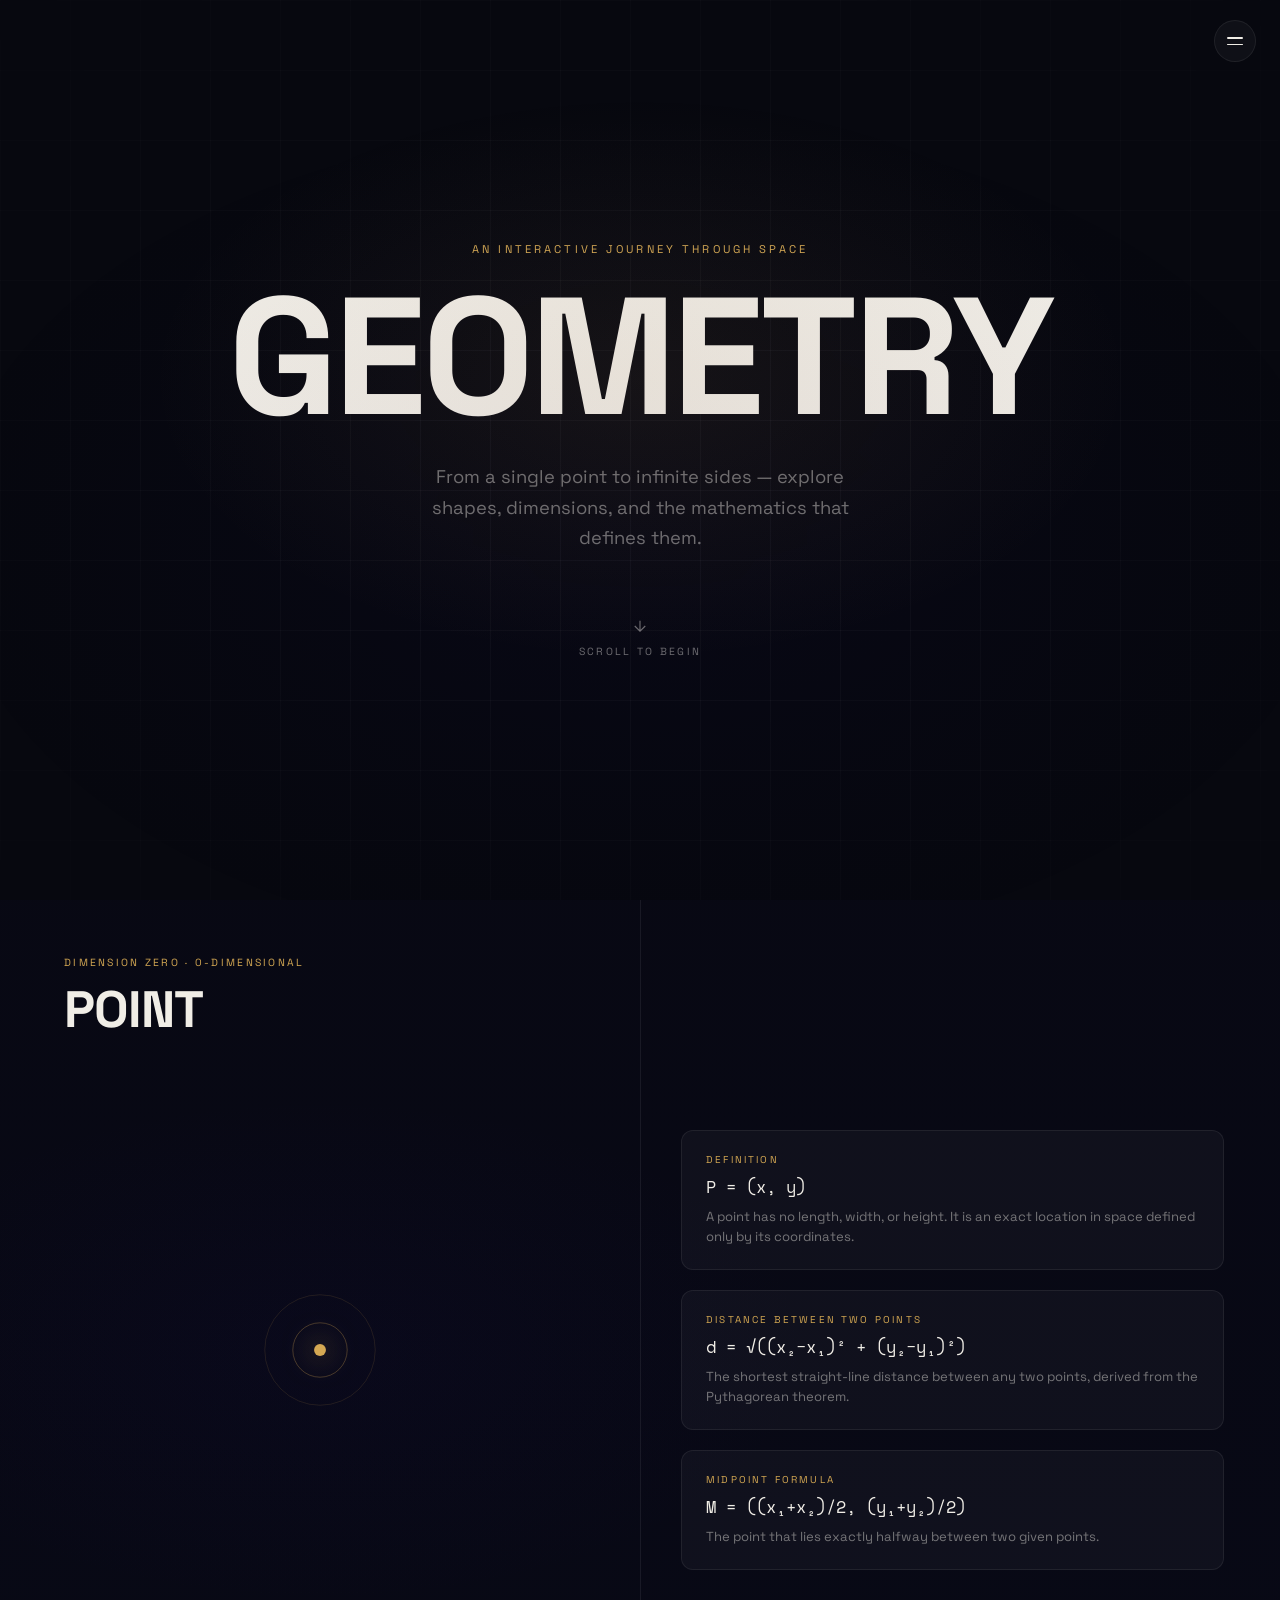
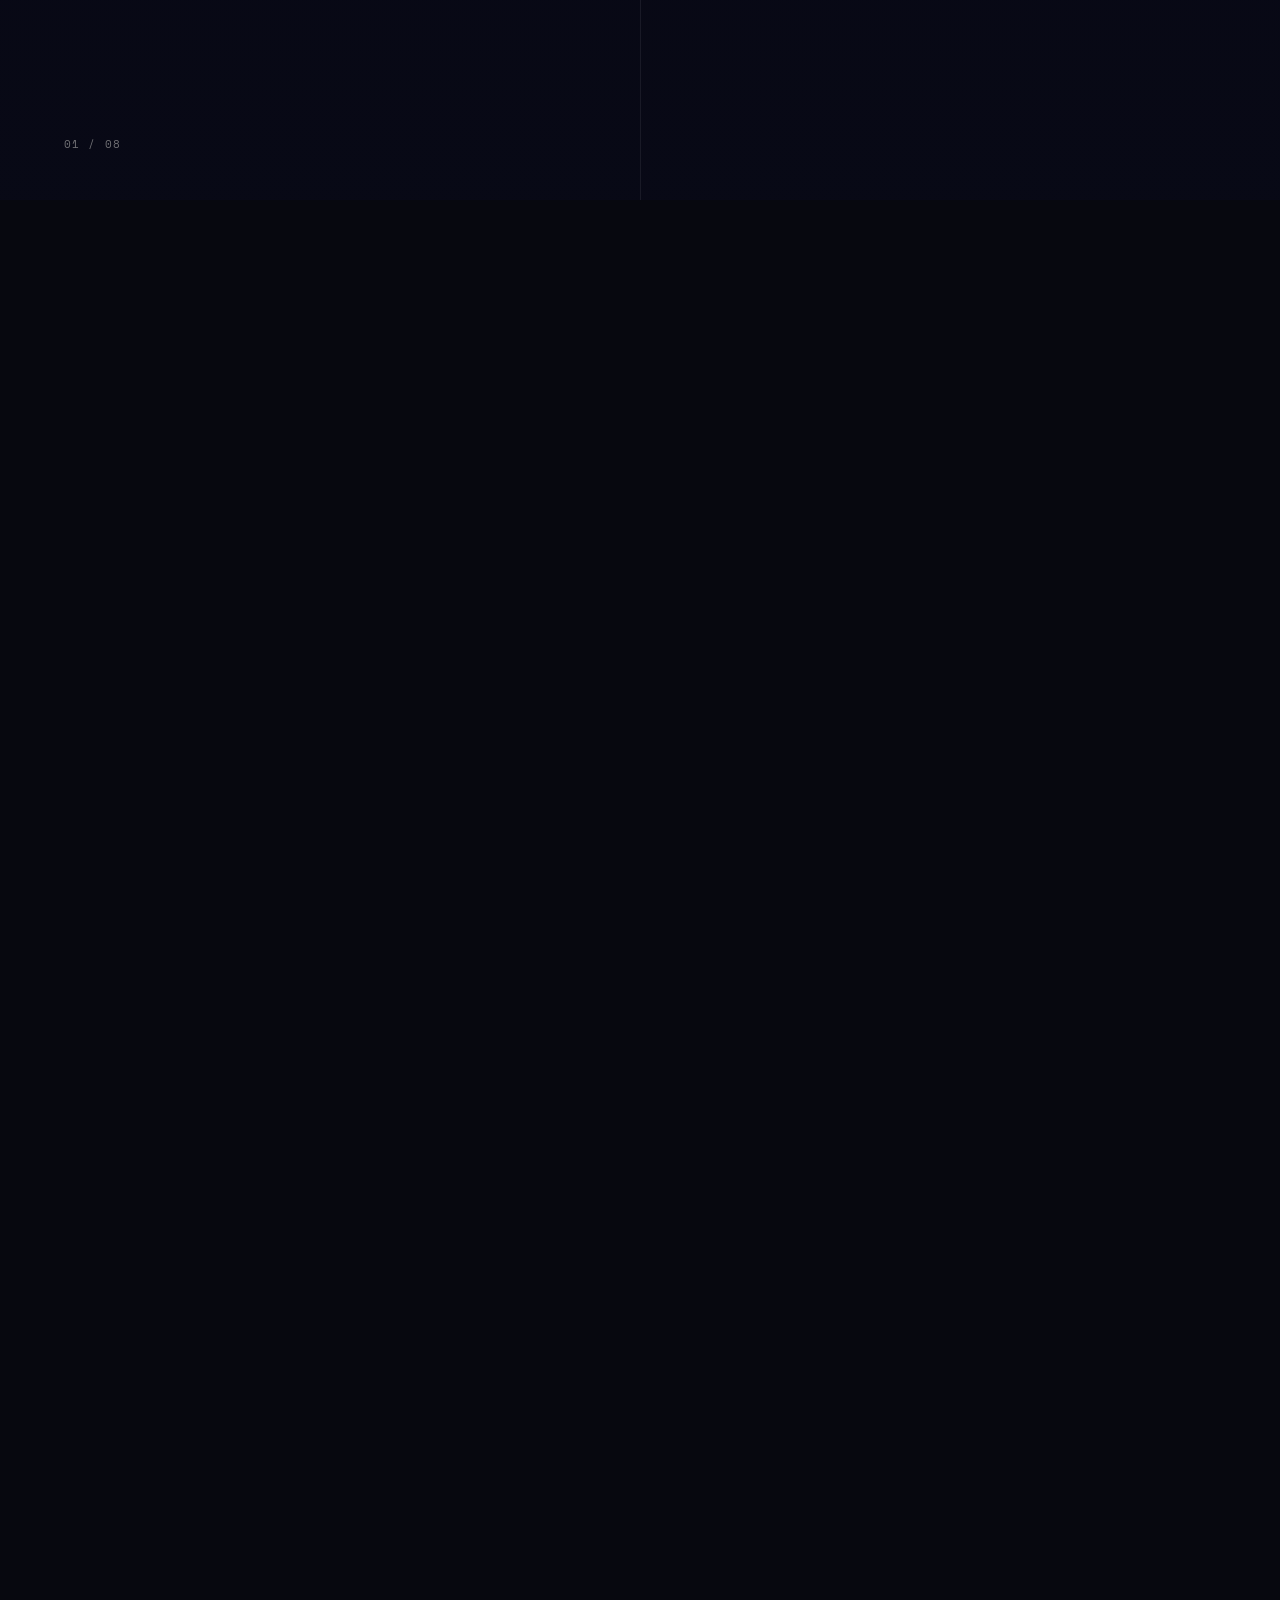
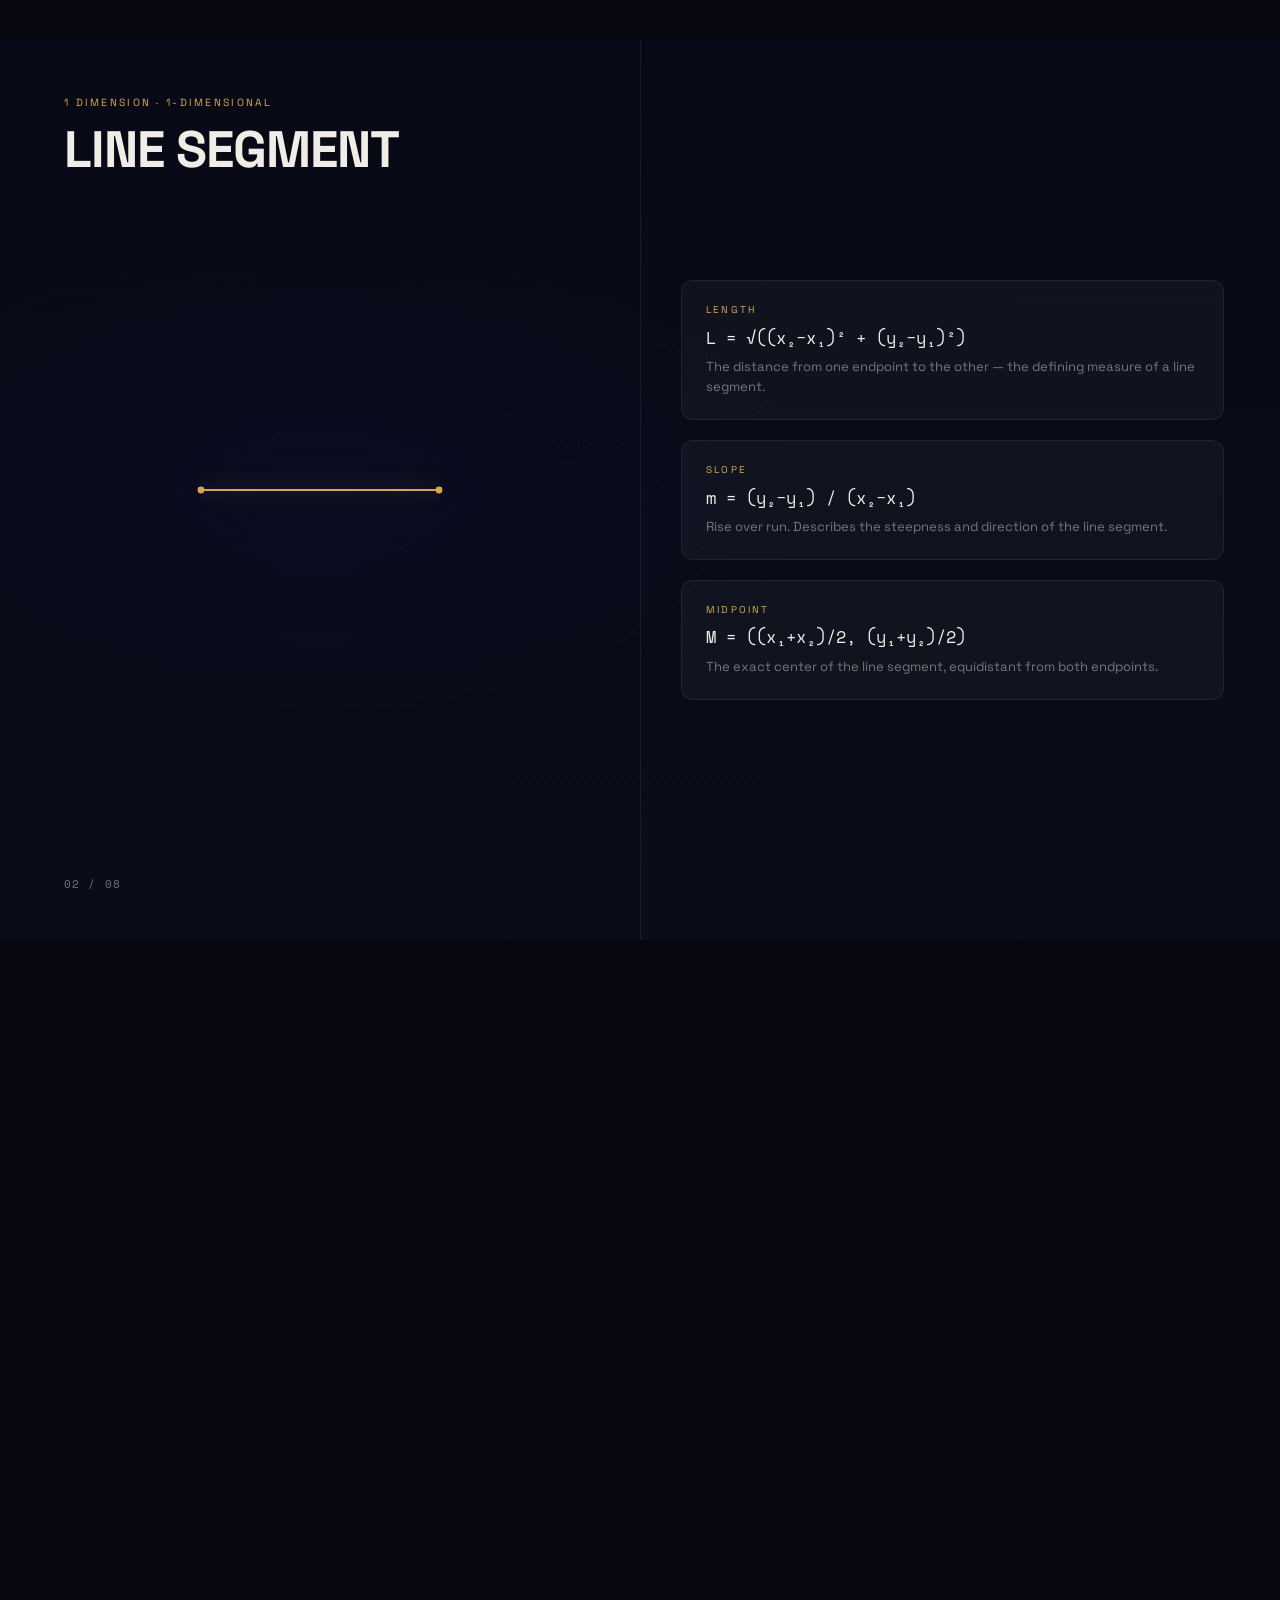
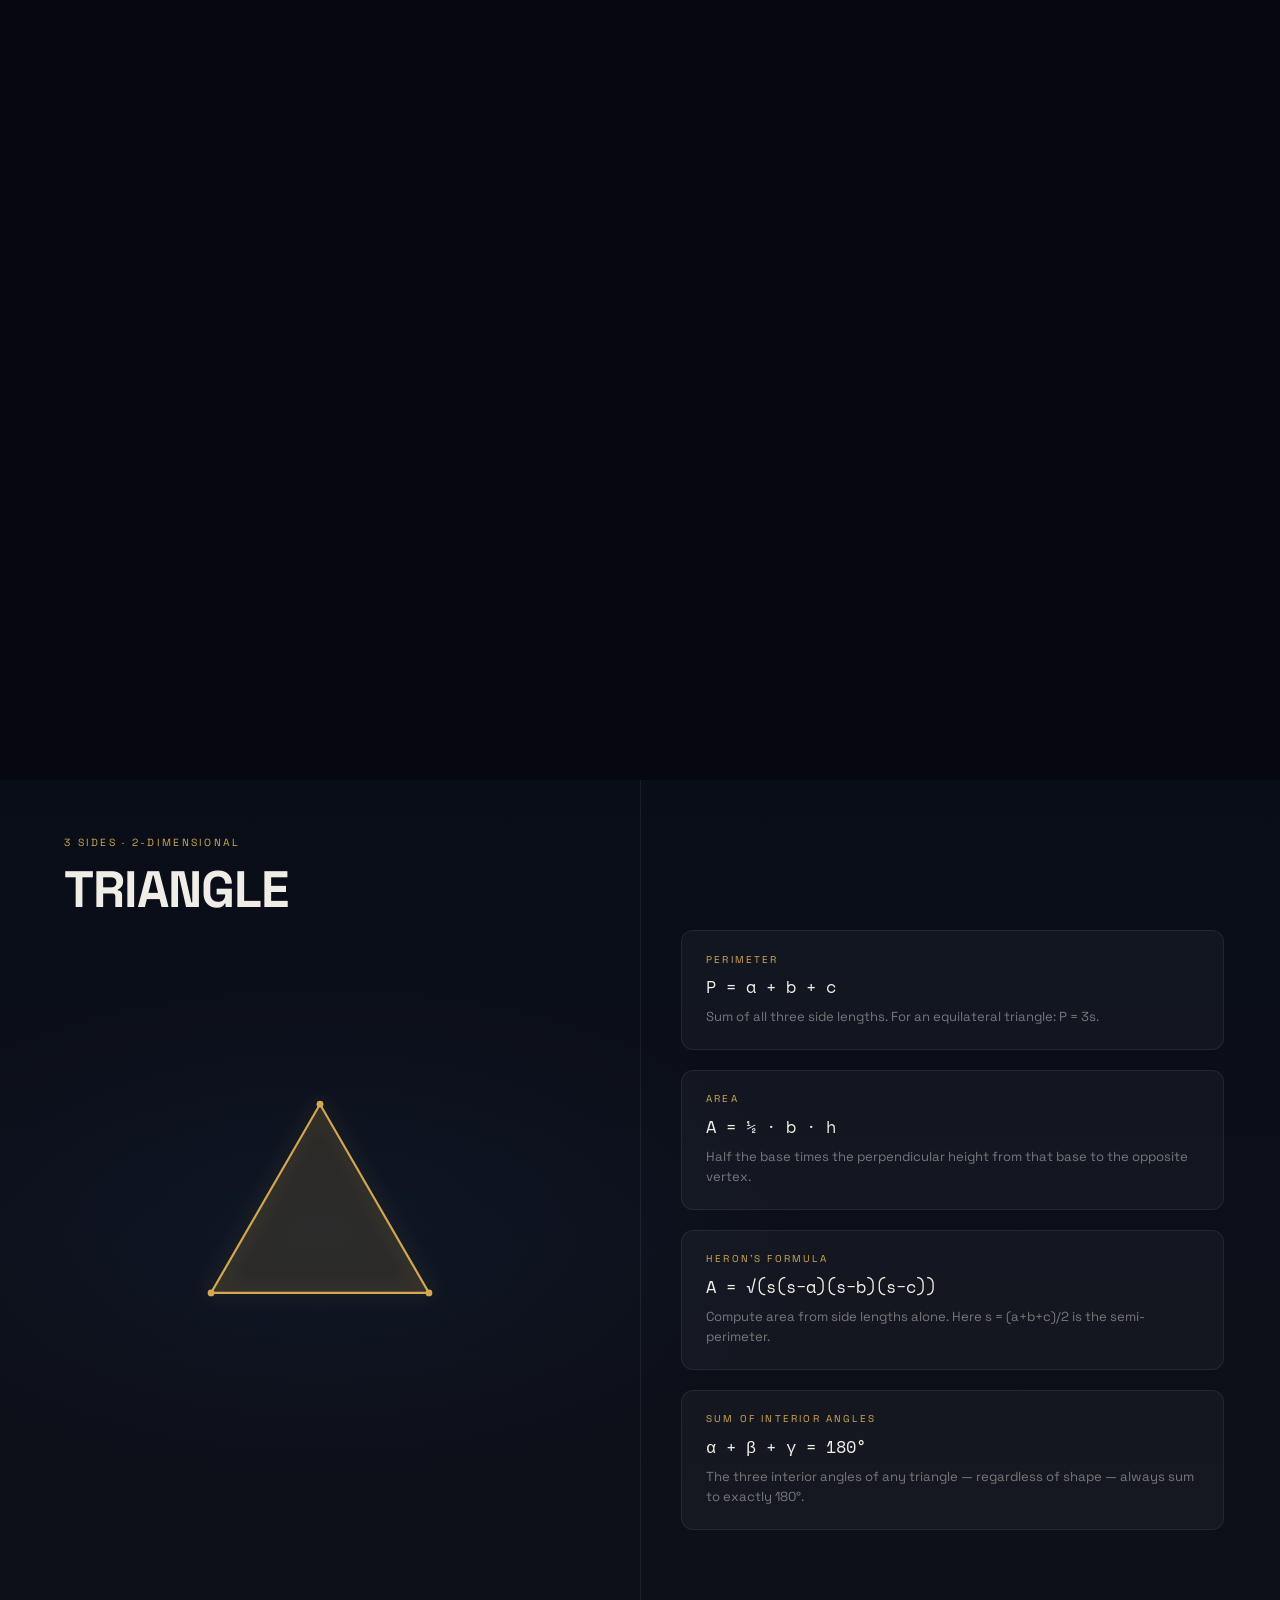
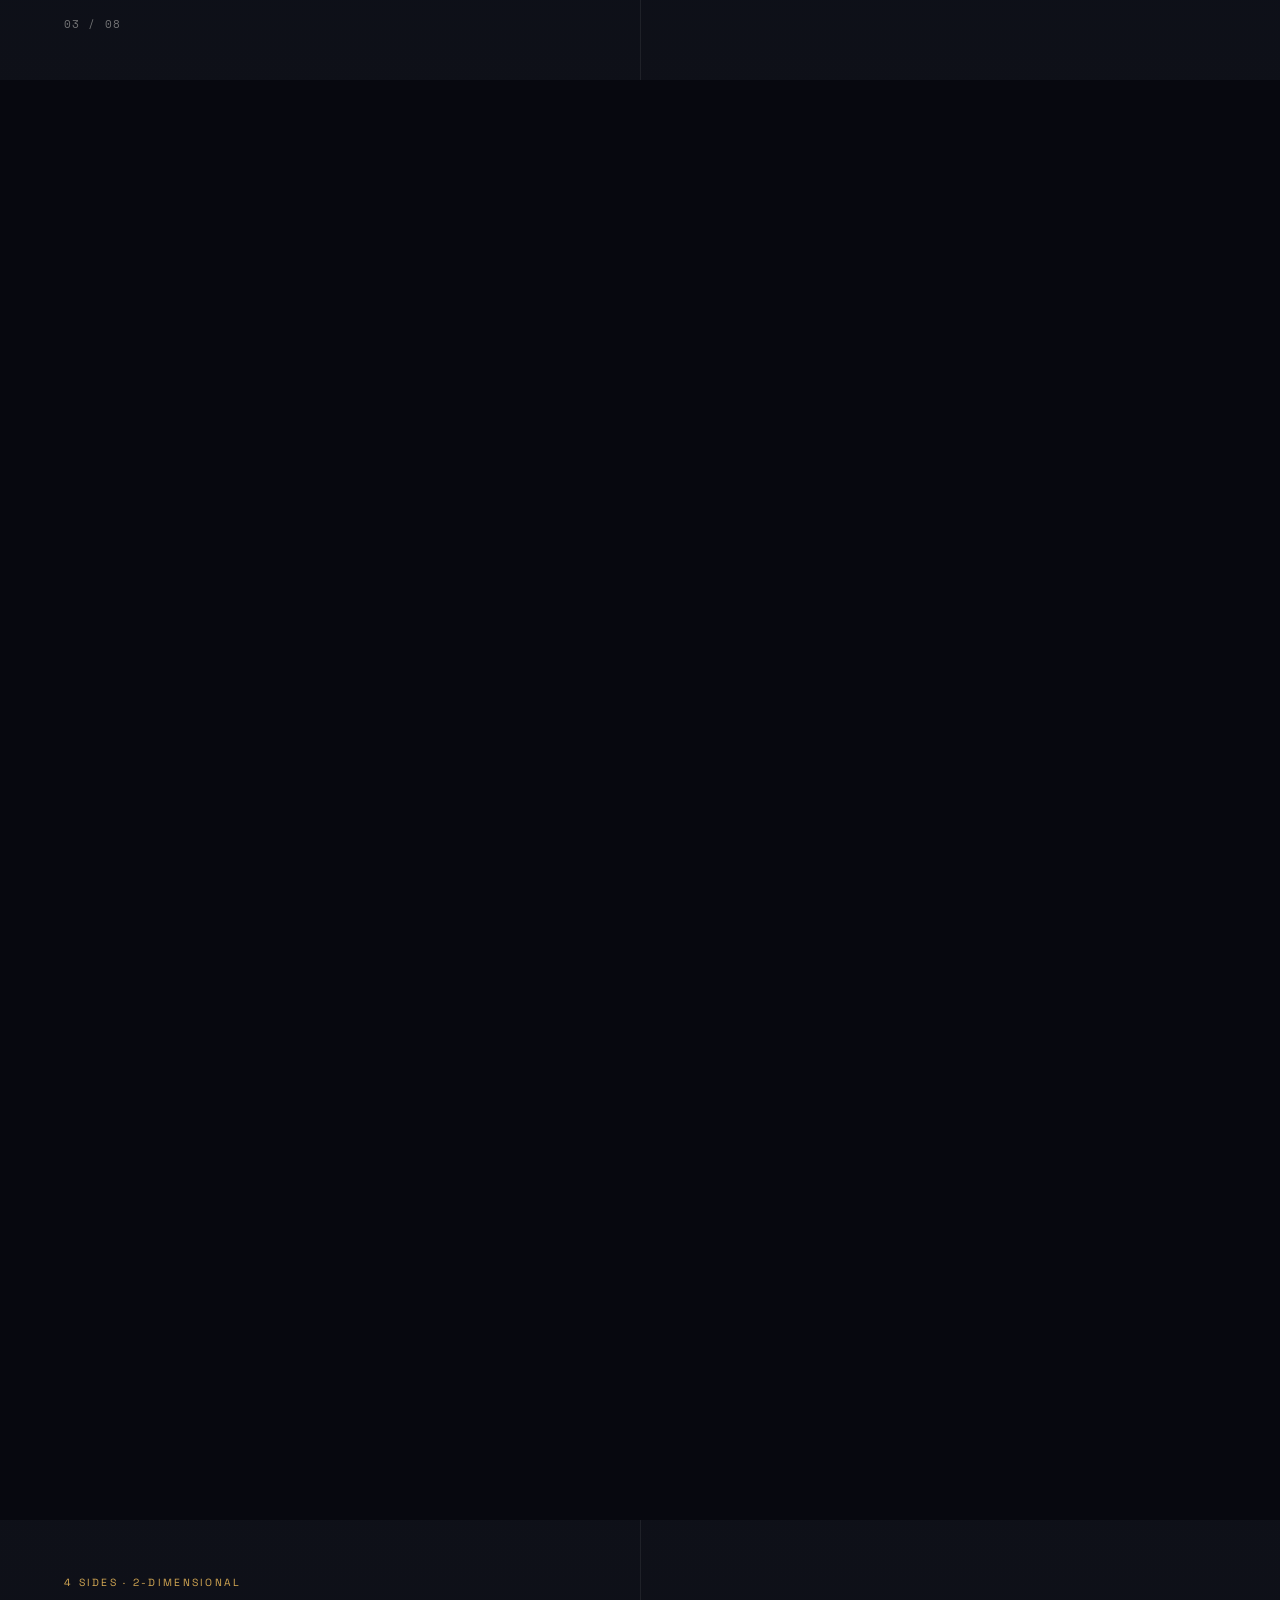
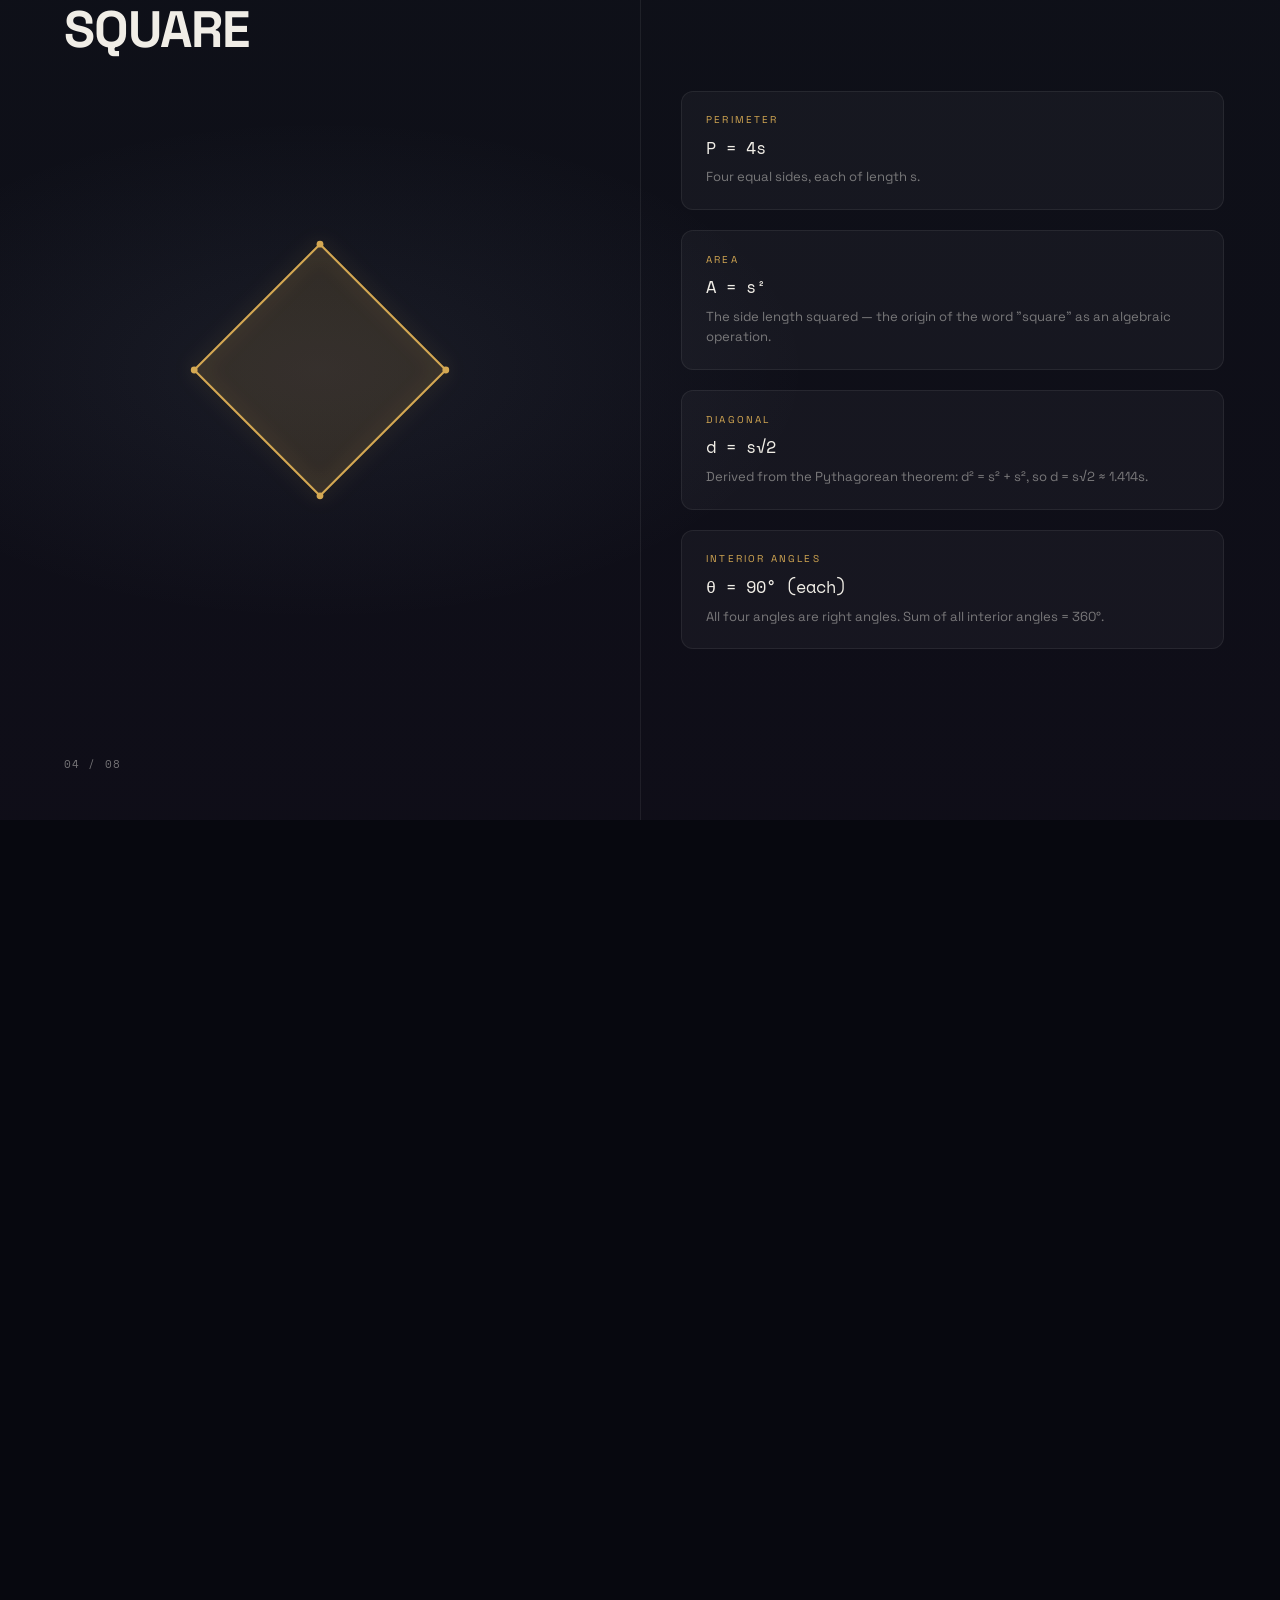
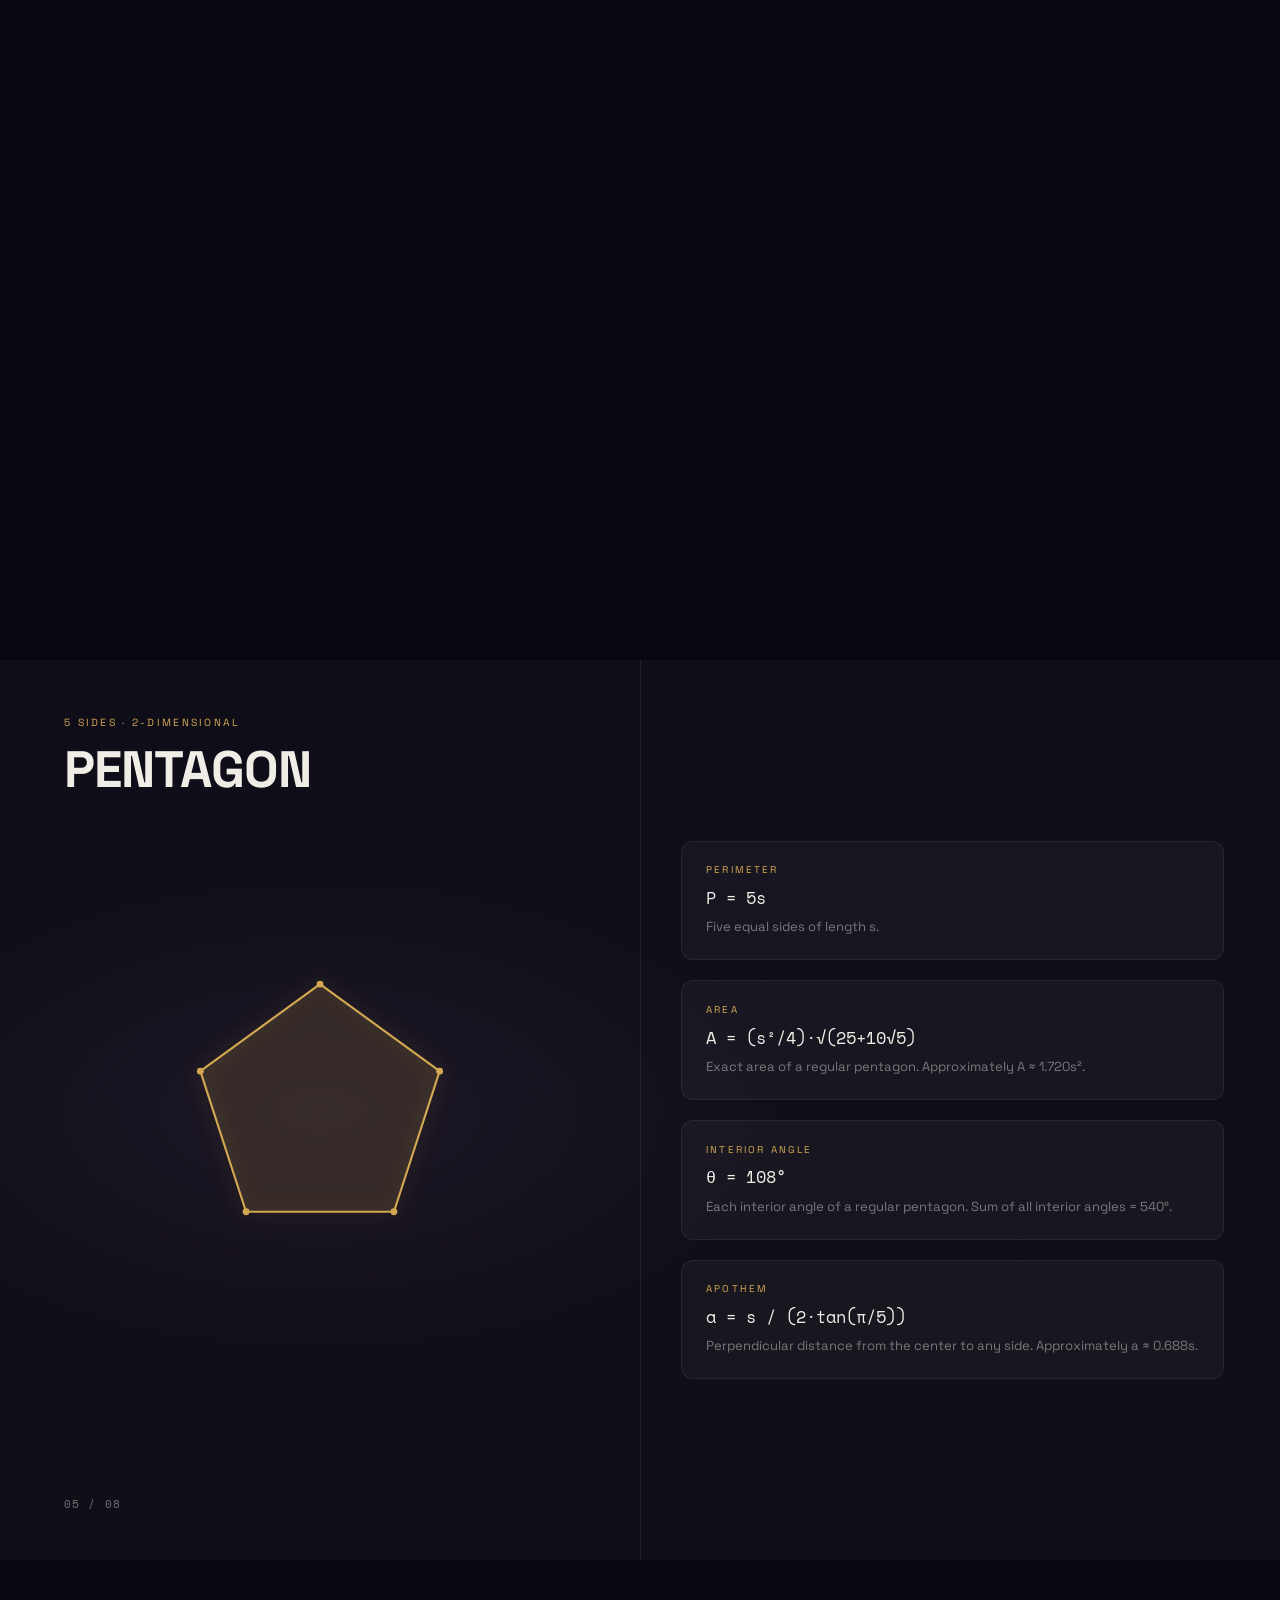
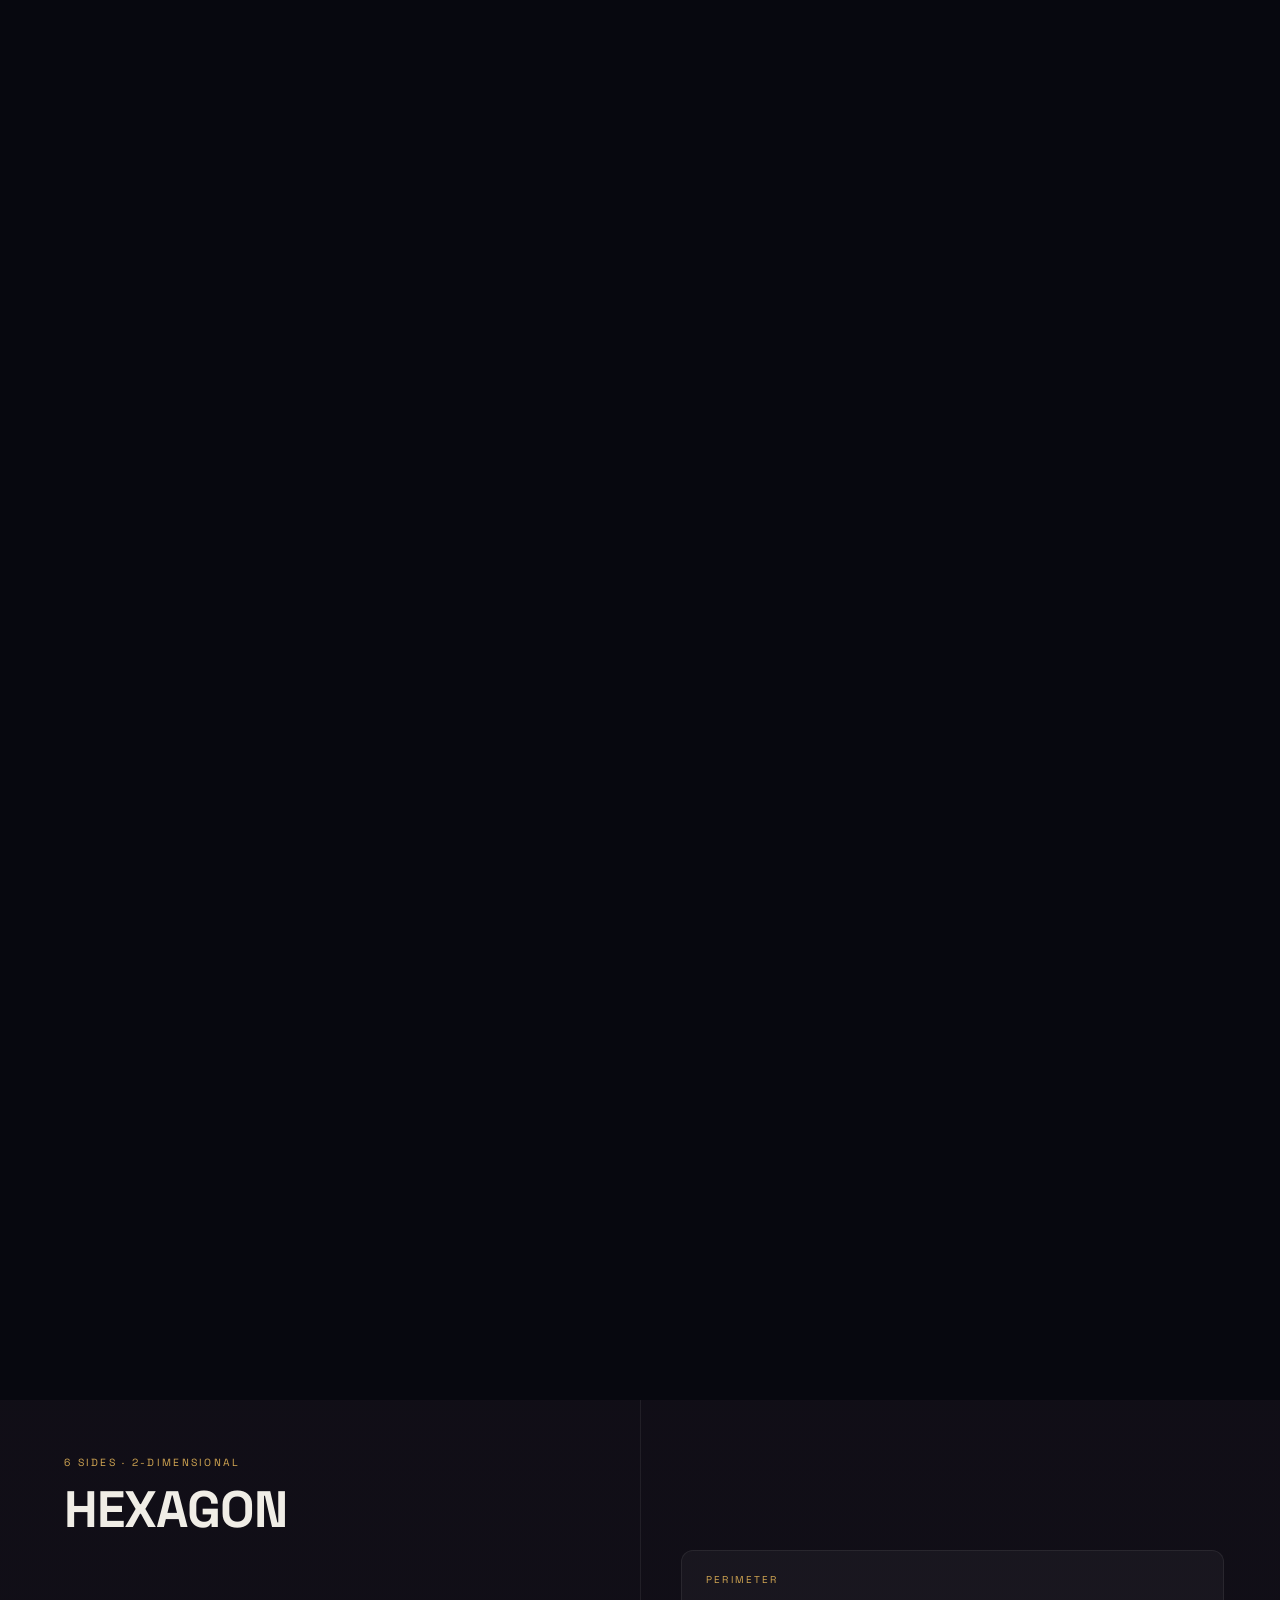
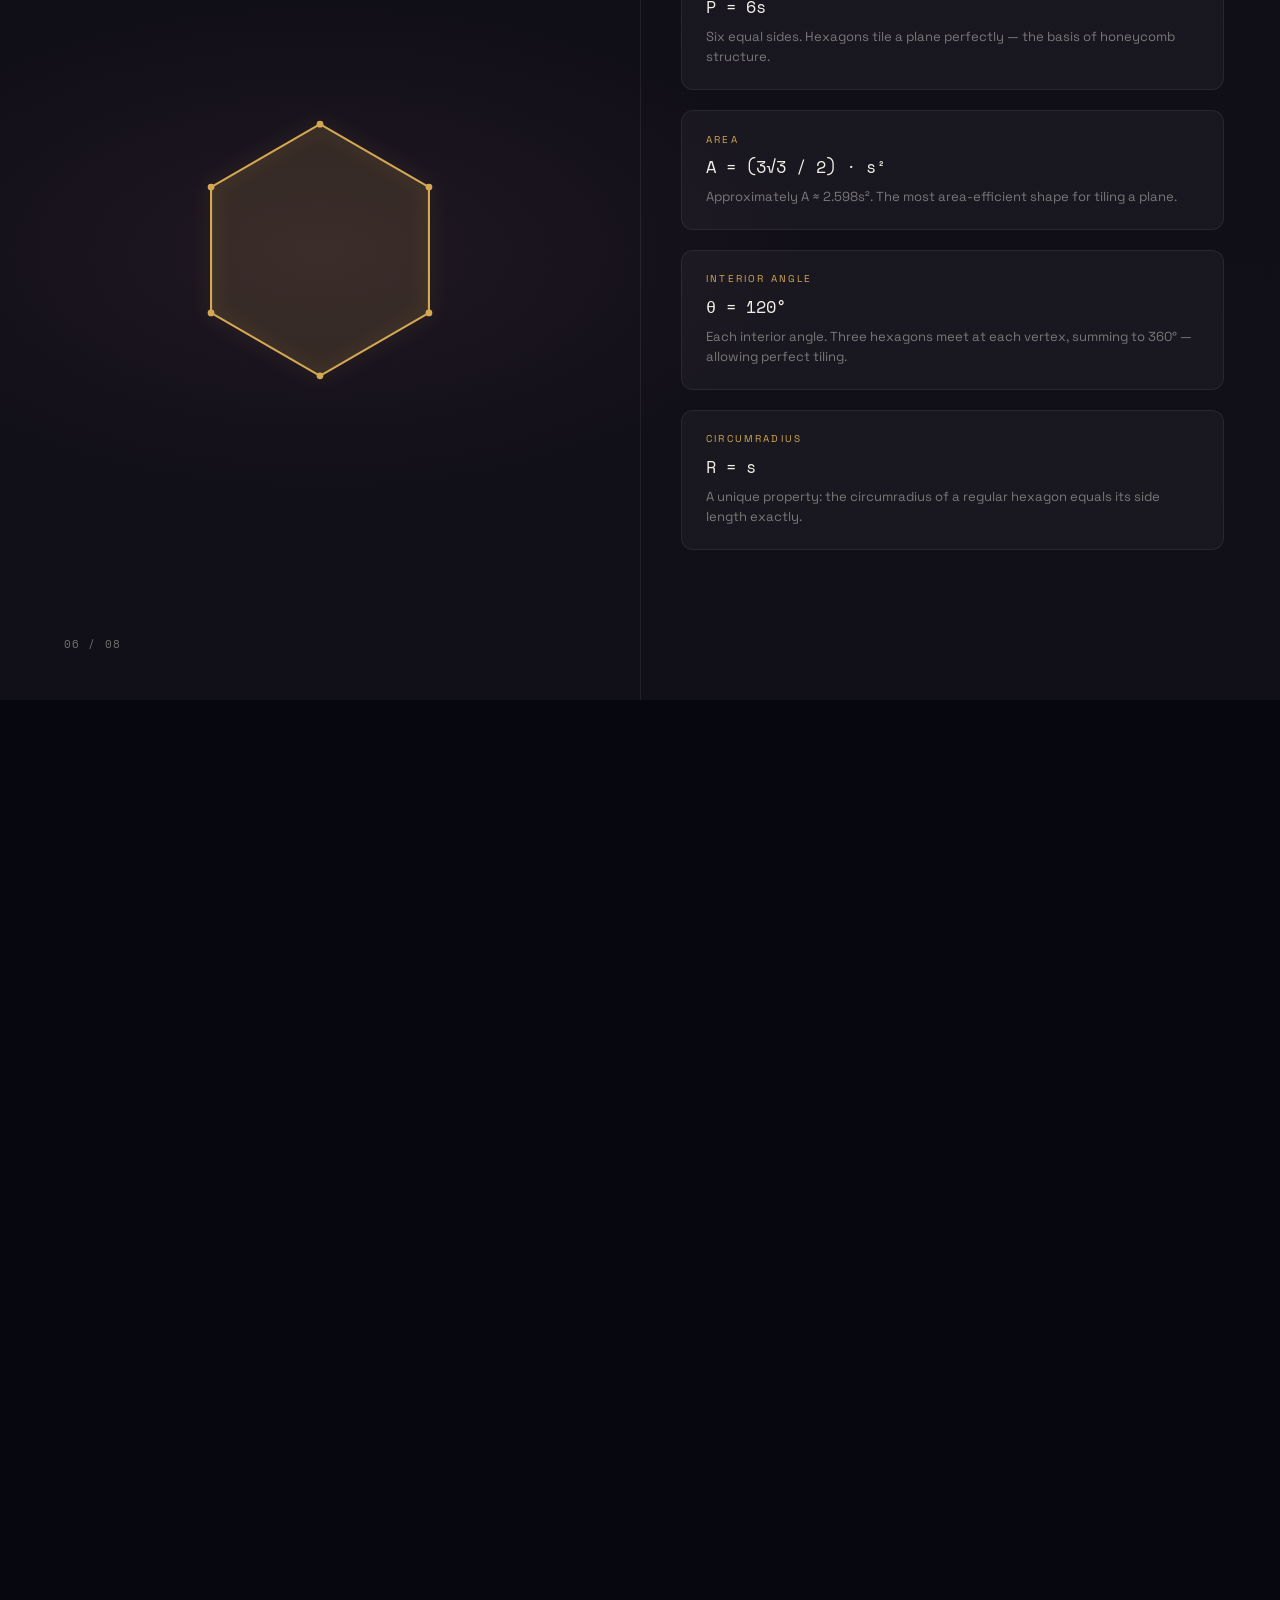
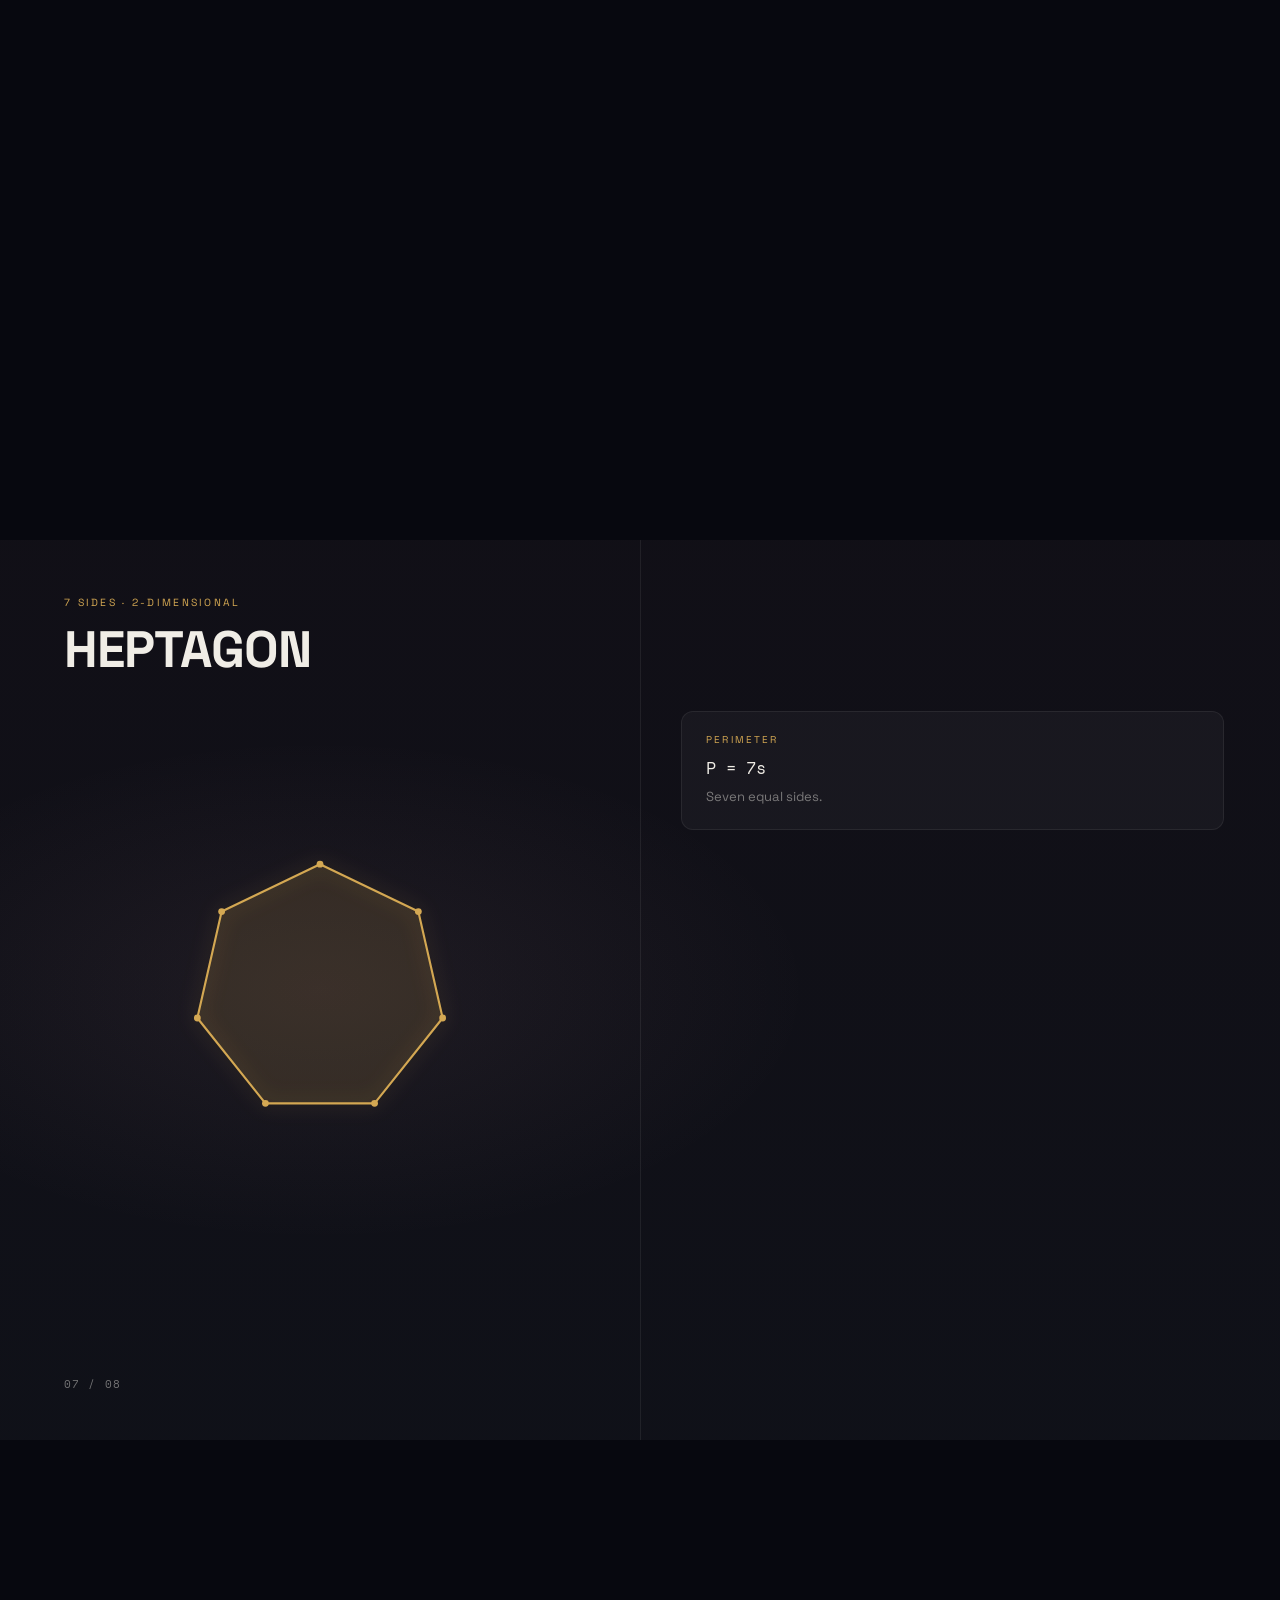
==== index.html @ b66c6ad4 "First commit." ====
<!DOCTYPE html>
<html lang="en">
<head>
<meta charset="UTF-8">
<meta name="viewport" content="width=device-width, initial-scale=1.0">
<title>Geometry — Point to Polygon</title>
<link rel="preconnect" href="https://fonts.googleapis.com">
<link href="https://fonts.googleapis.com/css2?family=Space+Grotesk:wght@300;400;500;600;700&family=Space+Mono:ital,wght@0,400;0,700;1,400&display=swap" rel="stylesheet">
<style>
/* ─── Reset & Base ─────────────────────────────────────────────────────────── */
*, *::before, *::after { box-sizing: border-box; margin: 0; padding: 0; }

:root {
  --bg:        #07080f;
  --surface:   rgba(255,255,255,0.035);
  --border:    rgba(255,255,255,0.07);
  --accent:    #d4a853;
  --accent-dim:rgba(212,168,83,0.15);
  --text:      #f0ede6;
  --muted:     rgba(240,237,230,0.45);
  --sans:      'Space Grotesk', sans-serif;
  --mono:      'Space Mono', monospace;
}

html {
  background: var(--bg); color: var(--text); font-family: var(--sans); overflow-x: hidden;
  scroll-snap-type: y proximity;
  scroll-behavior: smooth;
}

/* ─── Background Grid ──────────────────────────────────────────────────────── */
.bg-grid {
  position: fixed; inset: 0; z-index: 0; pointer-events: none;
  background-image:
    linear-gradient(var(--border) 1px, transparent 1px),
    linear-gradient(90deg, var(--border) 1px, transparent 1px);
  background-size: 70px 70px;
  mask-image: radial-gradient(ellipse 80% 80% at 50% 50%, black 20%, transparent 100%);
  opacity: 0.5;
}

main { position: relative; z-index: 1; }

/* ─── Scroll Snap Points ───────────────────────────────────────────────────── */
.hero          { scroll-snap-align: start; }
.shape-section { scroll-snap-align: start; }
.ngon-section  { scroll-snap-align: start; }

/* ─── Hero ─────────────────────────────────────────────────────────────────── */
.hero {
  height: 100vh;
  display: flex; flex-direction: column; align-items: center; justify-content: center;
  text-align: center; position: relative; overflow: hidden;
  padding: 2rem;
}

.hero::before {
  content: '';
  position: absolute; inset: 0;
  background:
    radial-gradient(ellipse 55% 45% at 50% 42%, rgba(212,168,83,0.07) 0%, transparent 70%),
    radial-gradient(ellipse 70% 60% at 50% 60%, rgba(30,15,117,0.06) 0%, transparent 80%);
  pointer-events: none;
}

.eyebrow {
  font-size: 0.7rem; letter-spacing: 0.28em; text-transform: uppercase;
  color: var(--accent); margin-bottom: 1.75rem;
}

.hero h1 {
  font-size: clamp(4.5rem, 13vw, 11rem);
  font-weight: 700; letter-spacing: -0.025em; line-height: 0.88;
  text-transform: uppercase; margin-bottom: 2rem;
}

.hero-sub {
  font-size: clamp(0.9rem, 1.8vw, 1.15rem); color: var(--muted);
  max-width: 480px; line-height: 1.65; margin-bottom: 4rem;
}

.scroll-cta {
  display: flex; flex-direction: column; align-items: center; gap: 0.6rem;
  font-size: 0.65rem; letter-spacing: 0.22em; text-transform: uppercase;
  color: var(--muted); animation: cta-bounce 2.4s ease-in-out infinite;
}
.scroll-cta svg { width: 18px; height: 18px; }

@keyframes cta-bounce {
  0%,100% { transform: translateY(0); opacity: 0.5; }
  50%      { transform: translateY(10px); opacity: 0.9; }
}

/* ─── Shape Sections ───────────────────────────────────────────────────────── */
.shape-section { position: relative; height: 260vh; }

.sticky-wrapper {
  position: sticky; top: 0; height: 100vh;
  display: grid; grid-template-columns: 1fr 1fr;
  overflow: hidden;
  /* Solid base background prevents any bleed from adjacent sections.
     The per-section atmospheric tint is layered on top via JS backgroundImage. */
  background-color: var(--bg);
}

/* Left pane */
.shape-display {
  display: flex; flex-direction: column;
  align-items: center; justify-content: center;
  padding: 5rem 3rem; position: relative;
}

.shape-label {
  position: absolute; top: 3.5rem; left: 4rem;
}

.shape-dimension {
  font-size: 0.65rem; letter-spacing: 0.22em; text-transform: uppercase;
  color: var(--accent); margin-bottom: 0.5rem;
}

.shape-label h2 {
  font-size: clamp(2rem, 4vw, 3.2rem);
  font-weight: 700; text-transform: uppercase; letter-spacing: -0.02em;
}

.shape-canvas {
  width: min(340px, 80vw); height: min(340px, 80vw);
  perspective: 900px;
}

.shape-inner {
  width: 100%; height: 100%;
  transform-style: preserve-3d;
  transition: transform 0.08s linear;
  will-change: transform;
}

.shape-inner svg { width: 100%; height: 100%; overflow: visible; }

/* Animated path */
.shape-path {
  fill: none; stroke: var(--accent); stroke-width: 2.5;
  stroke-linecap: round; stroke-linejoin: round;
  filter: drop-shadow(0 0 12px rgba(212,168,83,0.45));
  transition: stroke-dashoffset 1.5s cubic-bezier(0.4,0,0.2,1);
}

.shape-fill {
  fill: var(--accent-dim); stroke: none;
  opacity: 0; transition: opacity 0.8s ease 1.1s;
}

.shape-section.in-view .shape-path { stroke-dashoffset: 0 !important; }
.shape-section.in-view .shape-fill { opacity: 1; }

/* Point special */
.point-dot {
  fill: var(--accent);
  filter: drop-shadow(0 0 18px rgba(212,168,83,0.9));
  transform: scale(0);
  transform-origin: 200px 200px;
  transition: transform 0.6s cubic-bezier(0.34,1.56,0.64,1);
}
.point-ring {
  fill: none; stroke: var(--accent);
  opacity: 0; transform: scale(0.5);
  transform-origin: 200px 200px;
  transition: opacity 0.5s ease, transform 0.5s ease;
}
.shape-section.in-view .point-dot  { transform: scale(1); }
.shape-section.in-view .point-ring { opacity: 1; transform: scale(1); }
.shape-section.in-view .point-ring:nth-child(2) { transition-delay: 0.25s; opacity: 0.35; }
.shape-section.in-view .point-ring:nth-child(3) { transition-delay: 0.5s;  opacity: 0.15; }

/* Vertex dots */
.vertex-dot {
  fill: var(--accent); r: 4px;
  opacity: 0; transition: opacity 0.3s ease;
}
.shape-section.in-view .vertex-dot { opacity: 1; transition-delay: 1.4s; }

/* Shape counter */
.shape-counter {
  position: absolute; bottom: 3rem; left: 4rem;
  font-family: var(--mono); font-size: 0.7rem;
  color: var(--muted); letter-spacing: 0.1em;
}

/* Right pane */
.formula-panel {
  display: flex; flex-direction: column; justify-content: center;
  padding: 4rem 3.5rem 4rem 2.5rem; gap: 1.25rem;
  border-left: 1px solid var(--border);
}

.formula-card {
  background: var(--surface);
  border: 1px solid var(--border);
  border-radius: 12px; padding: 1.35rem 1.5rem;
  transform: translateY(28px); opacity: 0;
  transition: transform 0.55s cubic-bezier(0.4,0,0.2,1),
              opacity 0.55s ease;
}

.formula-card.visible { transform: translateY(0); opacity: 1; }
.formula-card.visible:nth-child(2) { transition-delay: 0.07s; }
.formula-card.visible:nth-child(3) { transition-delay: 0.14s; }
.formula-card.visible:nth-child(4) { transition-delay: 0.21s; }

.f-label {
  font-size: 0.62rem; letter-spacing: 0.22em; text-transform: uppercase;
  color: var(--accent); margin-bottom: 0.6rem;
}

.f-expr {
  font-family: var(--mono); font-size: 1.05rem;
  color: var(--text); margin-bottom: 0.5rem; line-height: 1.4;
}

.f-desc { font-size: 0.82rem; color: var(--muted); line-height: 1.55; }

/* ─── N-gon Section ────────────────────────────────────────────────────────── */
.ngon-section {
  min-height: 100vh;
  display: flex; flex-direction: column;
  align-items: center; justify-content: center;
  padding: 6rem 2rem; gap: 3rem;
  border-top: 1px solid var(--border);
  background:
    radial-gradient(ellipse 60% 50% at 50% 40%, rgba(203,216,232,0.055) 0%, transparent 70%),
    linear-gradient(to bottom, rgba(203,216,232,0.04) 0%, transparent 100%);
}

.ngon-head { text-align: center; }

.ngon-head h2 {
  font-size: clamp(2.5rem, 7vw, 5rem);
  text-transform: uppercase; letter-spacing: -0.025em;
  font-weight: 700;
}

.ngon-head p { color: var(--muted); margin-top: 0.75rem; font-size: 1rem; }

.ngon-body {
  display: flex; gap: 4rem;
  align-items: center; flex-wrap: wrap; justify-content: center;
  width: 100%; max-width: 860px;
}

.ngon-svg-wrap {
  width: min(300px, 80vw); height: min(300px, 80vw);
  flex-shrink: 0;
}

.ngon-svg-wrap svg { width: 100%; height: 100%; overflow: visible; }

.ngon-path {
  fill: var(--accent-dim); stroke: var(--accent); stroke-width: 2.5;
  stroke-linecap: round; stroke-linejoin: round;
  filter: drop-shadow(0 0 12px rgba(212,168,83,0.4));
  transition: d 0.4s ease;
}

.ngon-right { display: flex; flex-direction: column; gap: 1rem; flex: 1; min-width: 260px; }

.n-display {
  display: flex; align-items: baseline; gap: 0.5rem;
  margin-bottom: 0.5rem;
}

.n-big {
  font-family: var(--mono); font-size: 3.5rem;
  font-weight: 700; color: var(--accent); line-height: 1;
}

.n-label { font-size: 0.75rem; color: var(--muted); letter-spacing: 0.1em; }

input[type=range] {
  width: 100%; appearance: none; height: 2px;
  background: var(--border); border-radius: 2px;
  outline: none; cursor: pointer; margin-bottom: 0.75rem;
}

input[type=range]::-webkit-slider-thumb {
  appearance: none; width: 16px; height: 16px;
  border-radius: 50%; background: var(--accent);
  border: 2px solid var(--bg);
  box-shadow: 0 0 12px rgba(212,168,83,0.6);
  cursor: grab;
}

.range-labels {
  display: flex; justify-content: space-between;
  font-size: 0.7rem; color: var(--muted); margin-top: -0.4rem;
  font-family: var(--mono);
}

.ngon-formula-card {
  background: var(--surface); border: 1px solid var(--border);
  border-radius: 10px; padding: 1rem 1.25rem;
}

.ngon-formula-card .f-expr { font-size: 0.95rem; }

/* ─── Back to Top ──────────────────────────────────────────────────────────── */
.back-top {
  position: fixed; bottom: 2rem; right: 1.5rem; z-index: 100;
  width: 42px; height: 42px; border-radius: 50%;
  background: var(--surface); border: 1px solid var(--border);
  color: var(--text); cursor: pointer;
  display: flex; align-items: center; justify-content: center;
  opacity: 0; pointer-events: none;
  transform: translateY(12px);
  transition: opacity 0.35s ease, transform 0.35s ease, background 0.2s;
}
.back-top.visible { opacity: 1; pointer-events: all; transform: translateY(0); }
.back-top:hover { background: rgba(255,255,255,0.08); border-color: rgba(255,255,255,0.15); }
.back-top svg { width: 14px; height: 14px; }

/* ─── Exercises Section ────────────────────────────────────────────────────── */
.exercises-section {
  padding: 6rem 2rem 4rem;
  border-top: 1px solid var(--border);
  scroll-snap-align: start;
}

.exercises-header {
  display: flex; align-items: flex-start; justify-content: space-between;
  flex-wrap: wrap; gap: 1rem;
  max-width: 900px; margin: 0 auto 3.5rem;
}

.exercises-header-text h2 {
  font-size: clamp(2rem, 5vw, 3.5rem);
  text-transform: uppercase; letter-spacing: -0.02em; font-weight: 700;
}

.exercises-header-text p {
  color: var(--muted); margin-top: 0.5rem; font-size: 0.9rem;
}

.score-pill {
  background: var(--surface); border: 1px solid var(--border);
  border-radius: 999px; padding: 0.5rem 1.1rem;
  font-family: var(--mono); font-size: 0.8rem;
  display: flex; align-items: center; gap: 0.5rem;
  white-space: nowrap; align-self: flex-start; margin-top: 0.5rem;
}

.score-correct { color: #5dde8b; font-weight: 700; }
.score-sep     { color: var(--muted); }
.score-total   { color: var(--muted); }

/* Groups */
.ex-group { max-width: 900px; margin: 0 auto 3rem; }

.ex-group-header {
  display: flex; align-items: center; gap: 0.75rem;
  margin-bottom: 1.25rem;
  padding-bottom: 0.75rem;
  border-bottom: 1px solid var(--border);
}

.ex-shape-dot {
  width: 10px; height: 10px; border-radius: 50%;
  flex-shrink: 0;
}

.ex-group-title {
  font-size: 0.65rem; letter-spacing: 0.22em; text-transform: uppercase;
  color: var(--text); font-weight: 600;
}

/* Cards */
.ex-card {
  background: var(--surface); border: 1px solid var(--border);
  border-radius: 12px; padding: 1.25rem 1.5rem;
  margin-bottom: 0.85rem;
  transition: border-color 0.3s;
}

.ex-card.correct { border-color: rgba(93,222,139,0.4); }
.ex-card.wrong   { border-color: rgba(255,100,100,0.35); }

.ex-num {
  font-family: var(--mono); font-size: 0.6rem; color: var(--muted);
  margin-bottom: 0.5rem; letter-spacing: 0.1em;
}

.ex-question {
  font-size: 0.92rem; color: var(--text);
  line-height: 1.55; margin-bottom: 1rem;
}

.ex-row {
  display: flex; align-items: center; gap: 0.75rem; flex-wrap: wrap;
}

.ex-input {
  font-family: var(--mono); font-size: 0.95rem;
  background: rgba(0,0,0,0.3); border: 1px solid var(--border);
  border-radius: 8px; padding: 0.45rem 0.85rem;
  color: var(--text); width: 130px;
  transition: border-color 0.2s;
  outline: none;
}
.ex-input:focus { border-color: rgba(212,168,83,0.5); }
.ex-card.correct .ex-input { border-color: rgba(93,222,139,0.5); color: #5dde8b; }
.ex-card.wrong   .ex-input { border-color: rgba(255,100,100,0.5); }

.ex-btn {
  font-family: var(--sans); font-size: 0.7rem; letter-spacing: 0.12em;
  text-transform: uppercase; font-weight: 600;
  padding: 0.45rem 1rem; border-radius: 8px;
  background: var(--accent-dim); border: 1px solid rgba(212,168,83,0.3);
  color: var(--accent); cursor: pointer;
  transition: background 0.2s, opacity 0.2s;
}
.ex-btn:hover { background: rgba(212,168,83,0.2); }
.ex-btn:disabled { opacity: 0.35; cursor: default; }

.ex-feedback {
  font-size: 0.78rem; font-family: var(--mono);
  min-height: 1.1em;
}
.ex-feedback.ok   { color: #5dde8b; }
.ex-feedback.err  { color: #ff8080; }

.ex-hint {
  font-size: 0.75rem; color: var(--muted);
  margin-top: 0.6rem; font-style: italic;
  display: none;
}
.ex-hint.show { display: block; }

/* ─── Footer ───────────────────────────────────────────────────────────────── */
footer {
  text-align: center; padding: 3rem 2rem;
  color: var(--muted); font-size: 0.75rem;
  border-top: 1px solid var(--border);
  letter-spacing: 0.08em;
}

/* ─── Hamburger Button ─────────────────────────────────────────────────────── */
.nav-btn {
  position: fixed; top: 1.25rem; right: 1.5rem; z-index: 200;
  width: 42px; height: 42px;
  background: var(--surface); border: 1px solid var(--border);
  border-radius: 50%; cursor: pointer;
  display: flex; flex-direction: column; align-items: center; justify-content: center;
  gap: 5px; transition: background 0.2s, border-color 0.2s;
}
.nav-btn:hover { background: rgba(255,255,255,0.08); border-color: rgba(255,255,255,0.15); }
.nav-btn span {
  display: block; width: 16px; height: 1.5px;
  background: var(--text); border-radius: 2px;
  transition: transform 0.3s ease, opacity 0.3s ease;
  transform-origin: center;
}
.nav-btn.open { opacity: 0; pointer-events: none; }

/* ─── Nav Overlay ──────────────────────────────────────────────────────────── */
.nav-overlay {
  position: fixed; inset: 0; z-index: 150;
  pointer-events: none; visibility: hidden;
}
.nav-overlay.open { pointer-events: all; visibility: visible; }

/* Dark backdrop (click outside area) */
.nav-backdrop {
  position: absolute; inset: 0;
  background: rgba(0,0,0,0.55);
  opacity: 0; transition: opacity 0.4s ease;
  backdrop-filter: blur(4px);
}
.nav-overlay.open .nav-backdrop { opacity: 1; }

/* Split panel */
.nav-panel {
  position: absolute; inset: 0;
  display: grid; grid-template-columns: 1fr 1fr;
  transform: translateX(100%);
  transition: transform 0.45s cubic-bezier(0.4,0,0.2,1);
}
.nav-overlay.open .nav-panel { transform: translateX(0); }

/* Left decorative pane */
.nav-left {
  background: linear-gradient(160deg, #0d1525 0%, #131c2e 60%, #0a0f1a 100%);
  display: flex; align-items: center; justify-content: center;
  position: relative; overflow: hidden;
}
.nav-left-inner {
  display: flex; flex-direction: column; align-items: center; gap: 1rem;
  opacity: 0.6;
}
.nav-left svg { width: 140px; height: 140px; }
.nav-left-title {
  font-size: 0.65rem; letter-spacing: 0.3em; text-transform: uppercase;
  color: var(--accent);
}

/* Right nav pane */
.nav-right {
  background: #0b0e18;
  display: flex; flex-direction: column;
  padding: 2rem 2.5rem 2rem;
  overflow-y: auto;
  position: relative;
}

.nav-close {
  align-self: flex-end;
  width: 36px; height: 36px; border-radius: 50%;
  background: rgba(255,255,255,0.06); border: 1px solid var(--border);
  color: var(--text); font-size: 0.9rem; cursor: pointer;
  display: flex; align-items: center; justify-content: center;
  transition: background 0.2s;
  margin-bottom: 2rem; flex-shrink: 0;
}
.nav-close:hover { background: rgba(255,255,255,0.12); }

/* Tab row */
.nav-tabs {
  display: flex; gap: 0.35rem;
  margin-bottom: 2rem; flex-shrink: 0;
  background: rgba(255,255,255,0.04);
  border: 1px solid var(--border);
  border-radius: 999px; padding: 0.3rem;
  align-self: flex-start;
}
.nav-tab-btn {
  padding: 0.4rem 1.1rem; border-radius: 999px;
  background: transparent; border: none; cursor: pointer;
  font-family: var(--sans); font-size: 0.72rem;
  font-weight: 500; letter-spacing: 0.08em;
  color: var(--muted); transition: background 0.2s, color 0.2s;
  white-space: nowrap;
}
.nav-tab-btn.active {
  background: var(--accent); color: var(--bg); font-weight: 600;
}
.nav-tab-btn:not(.active):hover { color: var(--text); }

/* Nav lists (one shown at a time) */
.nav-list {
  flex: 1;
  display: flex; flex-direction: column; justify-content: center;
  gap: 0.1rem;
}
.nav-list.hidden { display: none; }
.nav-list a {
  font-size: clamp(1.4rem, 3.5vw, 2.2rem);
  font-weight: 700; text-transform: uppercase;
  letter-spacing: -0.01em; color: var(--muted);
  text-decoration: none;
  padding: 0.3rem 0;
  transition: color 0.2s, padding-left 0.2s;
  display: block;
}
.nav-list a:hover { color: var(--text); padding-left: 0.5rem; }
.nav-list a.active-shape { color: var(--accent); }

/* Language toggle inside nav */
.nav-lang {
  border-top: 1px solid var(--border);
  padding-top: 1.25rem; margin-top: 1.5rem;
  display: flex; align-items: center; gap: 0.5rem;
  flex-shrink: 0;
}
.nav-lang-label {
  font-size: 0.65rem; letter-spacing: 0.18em; text-transform: uppercase;
  color: var(--muted); margin-right: 0.25rem;
}
.nav-lang-btn {
  padding: 0.35rem 0.8rem;
  border-radius: 999px;
  background: transparent; border: 1px solid var(--border);
  color: var(--muted); font-family: var(--sans);
  font-size: 0.65rem; letter-spacing: 0.15em; text-transform: uppercase;
  cursor: pointer; transition: all 0.2s;
}
.nav-lang-btn.active { background: var(--accent); border-color: var(--accent); color: var(--bg); font-weight: 600; }
.nav-lang-btn:not(.active):hover { color: var(--text); border-color: rgba(255,255,255,0.2); }

/* ─── Tablet / Mobile (≤ 860px) ───────────────────────────────────────────── */
@media (max-width: 860px) {
  /* Scroll-snap requires fixed-height sections; disable it on mobile where
     sections are natural-flow height. */
  html { scroll-snap-type: none; }

  /* Sections become normal document flow — no scroll budget for formula reveals.
     Formulas are shown immediately via JS when the section enters the viewport. */
  .shape-section { height: auto; border-top: 1px solid var(--border); }

  .sticky-wrapper {
    position: static;           /* Remove sticky — no scroll budget on mobile */
    grid-template-columns: 1fr;
    height: auto;
    overflow: visible;
    /* On mobile the background is set per-section rather than per-sticky-wrapper */
    background-color: transparent;
  }

  .shape-display {
    padding: 4.5rem 1.5rem 2rem;
    min-height: 55vw;
  }

  .shape-label   { top: 1rem; left: 1.5rem; }
  .shape-label h2 { font-size: 1.6rem; }
  .shape-counter { left: 1.5rem; bottom: 1rem; }

  .shape-canvas  { width: min(220px, 55vw); height: min(220px, 55vw); }

  .formula-panel {
    border-left: none;
    border-top: 1px solid var(--border);
    padding: 1.5rem;
    gap: 0.85rem;
    justify-content: flex-start;
  }

  .f-expr { font-size: 0.88rem; }
  .f-desc { font-size: 0.75rem; }

  /* Nav: left decorative panel is hidden; right panel fills the screen */
  .nav-panel { grid-template-columns: 1fr; }
  .nav-left  { display: none; }
  .nav-right { padding: 1.5rem 2rem; }
  .nav-list a { font-size: 1.5rem; }

  /* Exercises */
  .exercises-section { padding: 4rem 1rem 3rem; }
  .ex-card  { padding: 1rem 1.25rem; }
  .ex-input { width: 110px; }

  /* Minimum 44 px touch targets for interactive controls */
  .ex-btn, .nav-lang-btn, .nav-tab-btn { min-height: 44px; }
  .back-top { width: 44px; height: 44px; }
}

/* ─── Small phones (≤ 480px) ───────────────────────────────────────────────── */
@media (max-width: 480px) {
  .hero h1 { font-size: clamp(3rem, 15vw, 5rem); }
  .hero-sub { font-size: 0.9rem; }
  .ngon-body { gap: 2rem; }
  .exercises-section { padding: 3rem 0.75rem 2rem; }
  .nav-right { padding: 1.25rem 1.5rem; }
}
</style>
</head>
<body>
<div class="bg-grid"></div>

<!-- ─── Hamburger Button ──────────────────────────────────────────────────── -->
<button class="nav-btn" id="navBtn" aria-label="Menu">
  <span></span><span></span>
</button>

<!-- ─── Nav Overlay ───────────────────────────────────────────────────────── -->
<div class="nav-overlay" id="navOverlay">
  <div class="nav-backdrop" id="navBackdrop"></div>

  <div class="nav-panel">
    <!-- Left decorative pane -->
    <div class="nav-left">
      <div class="nav-left-inner">
        <svg viewBox="0 0 140 140" fill="none" xmlns="http://www.w3.org/2000/svg">
          <polygon points="70,8 132,44 132,96 70,132 8,96 8,44" stroke="#d4a853" stroke-width="1.5" fill="rgba(212,168,83,0.04)"/>
          <polygon points="70,24 116,50 116,90 70,116 24,90 24,50" stroke="#d4a853" stroke-width="0.8" fill="none" opacity="0.4"/>
          <polygon points="70,40 100,57 100,84 70,101 40,84 40,57" stroke="#d4a853" stroke-width="0.5" fill="none" opacity="0.2"/>
          <circle cx="70" cy="70" r="4" fill="#d4a853" opacity="0.8"/>
        </svg>
        <span class="nav-left-title">Geometry Explorer</span>
      </div>
    </div>

    <!-- Right nav pane -->
    <div class="nav-right">
      <button class="nav-close" id="navClose" aria-label="Close menu">✕</button>

      <!-- Tabs -->
      <div class="nav-tabs">
        <button class="nav-tab-btn active" id="tabShapes" data-tab="shapes">Shapes</button>
        <button class="nav-tab-btn" id="tabExercises" data-tab="exercises">Exercises</button>
      </div>

      <!-- Shapes list -->
      <nav class="nav-list" id="navListShapes"></nav>
      <!-- Exercises list -->
      <nav class="nav-list hidden" id="navListExercises"></nav>

      <div class="nav-lang">
        <span class="nav-lang-label">Language</span>
        <button class="nav-lang-btn active" id="btnEn" onclick="setLang('en')">EN</button>
        <button class="nav-lang-btn" id="btnEs" onclick="setLang('es')">ES</button>
      </div>
    </div>
  </div>
</div>

<main>

<!-- ─── Hero ─────────────────────────────────────────────────────────────── -->
<section class="hero">
  <p class="eyebrow">An Interactive Journey Through Space</p>
  <h1>Geometry</h1>
  <p class="hero-sub">From a single point to infinite sides — explore shapes, dimensions, and the mathematics that defines them.</p>
  <div class="scroll-cta">
    <svg viewBox="0 0 24 24" fill="none" stroke="currentColor" stroke-width="1.5">
      <path d="M12 5v14M5 12l7 7 7-7"/>
    </svg>
    Scroll to begin
  </div>
</section>

<!-- ─── Shape Sections ────────────────────────────────────────────────────── -->
<div id="shapes-container"></div>

<!-- ─── N-gon Interactive ─────────────────────────────────────────────────── -->
<section class="ngon-section">
  <div class="ngon-head">
    <h2>N — Gon</h2>
    <p>The general regular polygon. Drag to choose any number of sides.</p>
  </div>

  <div class="ngon-body">
    <div class="ngon-svg-wrap">
      <svg id="ngonSvg" viewBox="0 0 300 300" xmlns="http://www.w3.org/2000/svg">
        <path id="ngonPath" class="ngon-path"/>
      </svg>
    </div>

    <div class="ngon-right">
      <div class="n-display">
        <span class="n-big" id="nDisplay">6</span>
        <span class="n-label">sides</span>
      </div>

      <input type="range" id="nSlider" min="3" max="30" value="6" step="1">
      <div class="range-labels"><span>3</span><span>30</span></div>

      <div class="ngon-formula-card">
        <div class="f-label">Perimeter</div>
        <div class="f-expr">P = n · s</div>
      </div>
      <div class="ngon-formula-card">
        <div class="f-label">Area</div>
        <div class="f-expr">A = (n · s²) / (4 · tan(π/n))</div>
      </div>
      <div class="ngon-formula-card">
        <div class="f-label">Interior Angle</div>
        <div class="f-expr" id="ngonAngle">θ = 120.00°</div>
      </div>
      <div class="ngon-formula-card">
        <div class="f-label">Sum of Interior Angles</div>
        <div class="f-expr" id="ngonAngleSum">720°</div>
      </div>
      <div class="ngon-formula-card">
        <div class="f-label">Circumradius</div>
        <div class="f-expr">R = s / (2 · sin(π/n))</div>
      </div>
      <div class="ngon-formula-card">
        <div class="f-label">Apothem</div>
        <div class="f-expr">a = s / (2 · tan(π/n))</div>
      </div>
    </div>
  </div>
</section>

<!-- ─── Exercises ──────────────────────────────────────────────────────────── -->
<section class="exercises-section" id="exercisesSection">
  <div class="exercises-header">
    <div class="exercises-header-text">
      <h2 id="exTitle">Exercises</h2>
      <p id="exSubtitle">Test your understanding. Enter a numeric answer and press Check.</p>
    </div>
    <div class="score-pill">
      <span class="score-correct" id="scoreCorrect">0</span>
      <span class="score-sep">/</span>
      <span class="score-total" id="scoreTotal">0</span>
      <span id="scoreLabel" style="color:var(--muted)">correct</span>
    </div>
  </div>
  <div id="exercisesContainer"></div>
</section>

<footer>Geometry Explorer &mdash; An Interactive Educational Experience</footer>
</main>

<!-- ─── Back to Top ───────────────────────────────────────────────────────── -->
<button class="back-top" id="backTop" aria-label="Back to top">
  <svg viewBox="0 0 24 24" fill="none" stroke="currentColor" stroke-width="2">
    <path d="M12 19V5M5 12l7-7 7 7"/>
  </svg>
</button>

<script>
// ─── Shape Data ──────────────────────────────────────────────────────────────
const SHAPES = [
  {
    id: 'point',
    name: 'Point',
    dimension: '0-Dimensional',
    sidesLabel: 'Dimension Zero',
    formulas: [
      { label: 'Definition', expr: 'P = (x, y)',
        desc: 'A point has no length, width, or height. It is an exact location in space defined only by its coordinates.' },
      { label: 'Distance Between Two Points', expr: 'd = √((x₂−x₁)² + (y₂−y₁)²)',
        desc: 'The shortest straight-line distance between any two points, derived from the Pythagorean theorem.' },
      { label: 'Midpoint Formula', expr: 'M = ((x₁+x₂)/2, (y₁+y₂)/2)',
        desc: 'The point that lies exactly halfway between two given points.' },
    ]
  },
  {
    id: 'line',
    name: 'Line Segment',
    dimension: '1-Dimensional',
    sidesLabel: '1 Dimension',
    formulas: [
      { label: 'Length', expr: 'L = √((x₂−x₁)² + (y₂−y₁)²)',
        desc: 'The distance from one endpoint to the other — the defining measure of a line segment.' },
      { label: 'Slope', expr: 'm = (y₂−y₁) / (x₂−x₁)',
        desc: 'Rise over run. Describes the steepness and direction of the line segment.' },
      { label: 'Midpoint', expr: 'M = ((x₁+x₂)/2, (y₁+y₂)/2)',
        desc: 'The exact center of the line segment, equidistant from both endpoints.' },
    ]
  },
  {
    id: 'triangle',
    name: 'Triangle',
    dimension: '2-Dimensional',
    sidesLabel: '3 Sides',
    sides: 3,
    formulas: [
      { label: 'Perimeter', expr: 'P = a + b + c',
        desc: 'Sum of all three side lengths. For an equilateral triangle: P = 3s.' },
      { label: 'Area', expr: 'A = ½ · b · h',
        desc: 'Half the base times the perpendicular height from that base to the opposite vertex.' },
      { label: "Heron's Formula", expr: 'A = √(s(s−a)(s−b)(s−c))',
        desc: 'Compute area from side lengths alone. Here s = (a+b+c)/2 is the semi-perimeter.' },
      { label: 'Sum of Interior Angles', expr: 'α + β + γ = 180°',
        desc: 'The three interior angles of any triangle — regardless of shape — always sum to exactly 180°.' },
    ]
  },
  {
    id: 'square',
    name: 'Square',
    dimension: '2-Dimensional',
    sidesLabel: '4 Sides',
    sides: 4,
    formulas: [
      { label: 'Perimeter', expr: 'P = 4s',
        desc: 'Four equal sides, each of length s.' },
      { label: 'Area', expr: 'A = s²',
        desc: 'The side length squared — the origin of the word "square" as an algebraic operation.' },
      { label: 'Diagonal', expr: 'd = s√2',
        desc: 'Derived from the Pythagorean theorem: d² = s² + s², so d = s√2 ≈ 1.414s.' },
      { label: 'Interior Angles', expr: 'θ = 90°  (each)',
        desc: 'All four angles are right angles. Sum of all interior angles = 360°.' },
    ]
  },
  {
    id: 'pentagon',
    name: 'Pentagon',
    dimension: '2-Dimensional',
    sidesLabel: '5 Sides',
    sides: 5,
    formulas: [
      { label: 'Perimeter', expr: 'P = 5s',
        desc: 'Five equal sides of length s.' },
      { label: 'Area', expr: 'A = (s²/4)·√(25+10√5)',
        desc: 'Exact area of a regular pentagon. Approximately A ≈ 1.720s².' },
      { label: 'Interior Angle', expr: 'θ = 108°',
        desc: 'Each interior angle of a regular pentagon. Sum of all interior angles = 540°.' },
      { label: 'Apothem', expr: 'a = s / (2·tan(π/5))',
        desc: 'Perpendicular distance from the center to any side. Approximately a ≈ 0.688s.' },
    ]
  },
  {
    id: 'hexagon',
    name: 'Hexagon',
    dimension: '2-Dimensional',
    sidesLabel: '6 Sides',
    sides: 6,
    formulas: [
      { label: 'Perimeter', expr: 'P = 6s',
        desc: 'Six equal sides. Hexagons tile a plane perfectly — the basis of honeycomb structure.' },
      { label: 'Area', expr: 'A = (3√3 / 2) · s²',
        desc: 'Approximately A ≈ 2.598s². The most area-efficient shape for tiling a plane.' },
      { label: 'Interior Angle', expr: 'θ = 120°',
        desc: 'Each interior angle. Three hexagons meet at each vertex, summing to 360° — allowing perfect tiling.' },
      { label: 'Circumradius', expr: 'R = s',
        desc: 'A unique property: the circumradius of a regular hexagon equals its side length exactly.' },
    ]
  },
  {
    id: 'heptagon',
    name: 'Heptagon',
    dimension: '2-Dimensional',
    sidesLabel: '7 Sides',
    sides: 7,
    formulas: [
      { label: 'Perimeter', expr: 'P = 7s',
        desc: 'Seven equal sides.' },
      { label: 'Area', expr: 'A = (7s²/4) · cot(π/7)',
        desc: 'Approximately A ≈ 3.634s². The heptagon cannot be constructed with compass and straightedge alone.' },
      { label: 'Interior Angle', expr: 'θ ≈ 128.57°',
        desc: 'Each interior angle = (7−2)·180°/7. Sum of all interior angles = 900°.' },
      { label: 'Apothem', expr: 'a = s / (2·tan(π/7))',
        desc: 'Approximately a ≈ 1.038s.' },
    ]
  },
  {
    id: 'octagon',
    name: 'Octagon',
    dimension: '2-Dimensional',
    sidesLabel: '8 Sides',
    sides: 8,
    formulas: [
      { label: 'Perimeter', expr: 'P = 8s',
        desc: 'Eight equal sides. Recognized worldwide as the shape of a stop sign.' },
      { label: 'Area', expr: 'A = 2(1 + √2) · s²',
        desc: 'Exactly 2(1+√2)s² ≈ 4.828s². Can be visualized by cutting the four corners off a square.' },
      { label: 'Interior Angle', expr: 'θ = 135°',
        desc: 'Each interior angle. Sum of all interior angles = 1080°.' },
      { label: 'Circumradius', expr: 'R = s / (2·sin(π/8))',
        desc: 'Approximately R ≈ 1.307s. The octagon approximates a circle much more closely than earlier polygons.' },
    ]
  },
];

// ─── Palette ─────────────────────────────────────────────────────────────────
const SHAPE_COLORS = [
  '#1E0F75', // Point
  '#1C1DAB', // Line Segment
  '#3785D8', // Triangle
  '#ADC6E5', // Square
  '#BF8CE1', // Pentagon
  '#E893C5', // Hexagon
  '#EBB2C3', // Heptagon
  '#CBD8E8', // Octagon
];

function hexToRgb(hex) {
  return [
    parseInt(hex.slice(1,3), 16),
    parseInt(hex.slice(3,5), 16),
    parseInt(hex.slice(5,7), 16),
  ];
}

function rgba(hex, a) {
  const [r,g,b] = hexToRgb(hex);
  return `rgba(${r},${g},${b},${a})`;
}

// ─── SVG Helpers ──────────────────────────────────────────────────────────────
function regularPolygonPath(sideCount, cx, cy, circumradius) {
  const vertices = [];
  for (let i = 0; i < sideCount; i++) {
    // Subtract π/2 so the first vertex points straight up
    const angleRad = (2 * Math.PI * i / sideCount) - Math.PI / 2;
    vertices.push([
      cx + circumradius * Math.cos(angleRad),
      cy + circumradius * Math.sin(angleRad),
    ]);
  }
  return vertices.map((v, i) => `${i === 0 ? 'M' : 'L'}${v[0].toFixed(2)},${v[1].toFixed(2)}`).join(' ') + 'Z';
}

function regularPolygonPoints(sideCount, cx, cy, circumradius) {
  const vertices = [];
  for (let i = 0; i < sideCount; i++) {
    const angleRad = (2 * Math.PI * i / sideCount) - Math.PI / 2;
    vertices.push([
      cx + circumradius * Math.cos(angleRad),
      cy + circumradius * Math.sin(angleRad),
    ]);
  }
  return vertices;
}

// ─── Build Sections ───────────────────────────────────────────────────────────
const container = document.getElementById('shapes-container');
const total = SHAPES.length;

SHAPES.forEach((shape, idx) => {
  const section = document.createElement('section');
  section.className = 'shape-section';
  section.dataset.idx = idx;

  const currentColor = SHAPE_COLORS[idx];
  const nextColor    = SHAPE_COLORS[idx + 1] ?? currentColor;
  // Tint is applied to the sticky wrapper (not the section) so it stays
  // inside the solid background and never shows through to adjacent sections.
  const atmosphericTint =
    `radial-gradient(ellipse 55% 40% at 25% 50%, ${rgba(currentColor, 0.07)} 0%, transparent 70%),` +
    `linear-gradient(to bottom, ${rgba(currentColor, 0.045)} 0%, ${rgba(nextColor, 0.045)} 100%)`;

  // Build SVG
  let svgInner = '';
  if (shape.id === 'point') {
    svgInner = `
      <circle class="point-dot" cx="200" cy="200" r="7"/>
      <circle class="point-ring" cx="200" cy="200" r="32" stroke-width="1"/>
      <circle class="point-ring" cx="200" cy="200" r="65" stroke-width="1"/>`;
  } else if (shape.id === 'line') {
    svgInner = `
      <path class="shape-path" d="M60,200 L340,200"/>
      <circle class="vertex-dot" cx="60" cy="200" r="4"/>
      <circle class="vertex-dot" cx="340" cy="200" r="4"/>`;
  } else {
    const d = regularPolygonPath(shape.sides, 200, 200, 148);
    const vertices = regularPolygonPoints(shape.sides, 200, 200, 148);
    const vertDots = vertices.map(vertex =>
      `<circle class="vertex-dot" cx="${vertex[0].toFixed(2)}" cy="${vertex[1].toFixed(2)}" r="4"/>`
    ).join('');
    svgInner = `
      <path class="shape-fill" d="${d}"/>
      <path class="shape-path" d="${d}"/>
      ${vertDots}`;
  }

  const formulaCards = shape.formulas.map(f => `
    <div class="formula-card">
      <div class="f-label">${f.label}</div>
      <div class="f-expr">${f.expr}</div>
      <div class="f-desc">${f.desc}</div>
    </div>`).join('');

  section.innerHTML = `
    <div class="sticky-wrapper">
      <div class="shape-display">
        <div class="shape-label">
          <div class="shape-dimension">${shape.sidesLabel} · ${shape.dimension}</div>
          <h2>${shape.name}</h2>
        </div>
        <div class="shape-canvas" data-id="${shape.id}">
          <div class="shape-inner">
            <svg viewBox="0 0 400 400" xmlns="http://www.w3.org/2000/svg">
              ${svgInner}
            </svg>
          </div>
        </div>
        <div class="shape-counter">${String(idx + 1).padStart(2,'0')} / ${String(total).padStart(2,'0')}</div>
      </div>
      <div class="formula-panel">${formulaCards}</div>
    </div>`;

  container.appendChild(section);

  // Apply the tint to the sticky wrapper now that it exists in the DOM
  section.querySelector('.sticky-wrapper').style.backgroundImage = atmosphericTint;

  // Set up stroke-dashoffset after paint
  if (shape.id !== 'point') {
    requestAnimationFrame(() => {
      const path = section.querySelector('.shape-path');
      if (path && path.getTotalLength) {
        const len = Math.ceil(path.getTotalLength());
        path.style.strokeDasharray = len;
        path.style.strokeDashoffset = len;
      }
    });
  }
});

// ─── Scroll: Shape Draw + Formula Reveals ─────────────────────────────────────
function onScroll() {
  document.querySelectorAll('.shape-section').forEach(shapeSection => {
    const rect             = shapeSection.getBoundingClientRect();
    const viewportHeight   = window.innerHeight;

    if (rect.top < viewportHeight * 0.72 && rect.bottom > 0) {
      shapeSection.classList.add('in-view');

      // On desktop the section is 260vh tall, giving a 0→1 scroll budget for
      // revealing formula cards. On mobile sections are natural height so
      // scrollable ≤ 0 and progress clamps to 1 (all cards shown at once).
      const scrollablePx = rect.height - viewportHeight;
      const progress     = scrollablePx > 0
        ? Math.max(0, Math.min(1, -rect.top / scrollablePx))
        : 1;

      revealFormulas(shapeSection, progress);
    }
  });
}

function revealFormulas(shapeSection, progress) {
  const cards = shapeSection.querySelectorAll('.formula-card');
  cards.forEach((card, cardIndex) => {
    // Space thresholds evenly across the scroll range, e.g. 0.25, 0.5, 0.75 for 3 cards
    const revealThreshold = (cardIndex + 1) / (cards.length + 1);
    card.classList.toggle('visible', progress >= revealThreshold);
  });
}

window.addEventListener('scroll', onScroll, { passive: true });
setTimeout(onScroll, 120); // initial pass

// ─── Mouse Parallax ───────────────────────────────────────────────────────────
// Touch devices never fire mousemove, so parallax is automatically disabled on mobile.
let parallaxRaf  = null;
let mouseX = window.innerWidth  / 2;
let mouseY = window.innerHeight / 2;

document.addEventListener('mousemove', e => {
  mouseX = e.clientX;
  mouseY = e.clientY;
  if (!parallaxRaf) parallaxRaf = requestAnimationFrame(applyParallax);
});

function applyParallax() {
  parallaxRaf = null;
  const centerX = window.innerWidth  / 2;
  const centerY = window.innerHeight / 2;
  // Normalize cursor offset to the -1 → 1 range
  const normalizedX = (mouseX - centerX) / centerX;
  const normalizedY = (mouseY - centerY) / centerY;
  // Max tilt of 14 degrees; invert Y so moving up tilts the shape toward the viewer
  const tiltX = -normalizedY * 14;
  const tiltY =  normalizedX * 14;

  document.querySelectorAll('.shape-section.in-view .shape-inner').forEach(shapeInnerEl => {
    const parentSection = shapeInnerEl.closest('.shape-section');
    const sectionBounds = parentSection.getBoundingClientRect();
    if (sectionBounds.top < window.innerHeight && sectionBounds.bottom > 0) {
      shapeInnerEl.style.transform = `rotateX(${tiltX}deg) rotateY(${tiltY}deg)`;
    }
  });
}

// ─── N-gon Slider ─────────────────────────────────────────────────────────────
const slider   = document.getElementById('nSlider');
const nDisplay = document.getElementById('nDisplay');
const ngonPath = document.getElementById('ngonPath');
const ngonAngle     = document.getElementById('ngonAngle');
const ngonAngleSum  = document.getElementById('ngonAngleSum');

function updateNgon(n) {
  nDisplay.textContent = n;
  ngonPath.setAttribute('d', regularPolygonPath(n, 150, 150, 125));
  const angle    = ((n - 2) * 180 / n).toFixed(2);
  const angleSum = (n - 2) * 180;
  ngonAngle.textContent    = `θ = (${n}−2)·180° / ${n} = ${angle}°`;
  ngonAngleSum.textContent = `(${n}−2) × 180° = ${angleSum}°`;
}

slider.addEventListener('input', () => updateNgon(+slider.value));
updateNgon(6);

// ─── Back to Top ─────────────────────────────────────────────────────────────
const backTop  = document.getElementById('backTop');
const ngonSec  = document.querySelector('.ngon-section');

function updateBackTop() {
  const ngonTop = ngonSec?.getBoundingClientRect().top ?? Infinity;
  const exTop   = document.querySelector('.exercises-section')?.getBoundingClientRect().top ?? Infinity;
  backTop.classList.toggle('visible', Math.min(ngonTop, exTop) < window.innerHeight * 0.85);
}

window.addEventListener('scroll', updateBackTop, { passive: true });
backTop.addEventListener('click', () => window.scrollTo({ top: 0, behavior: 'smooth' }));

// ─── Exercises ────────────────────────────────────────────────────────────────
const EXERCISES = {
  en: [
    {
      shapeId: 'point', shapeName: 'Point', color: '#1E0F75',
      questions: [
        { q: 'Find the distance between P(0, 0) and Q(3, 4).', answer: 5, hint: 'Use d = √((x₂−x₁)² + (y₂−y₁)²)' },
        { q: 'Find the distance between A(1, 2) and B(4, 6).', answer: 5, hint: 'd = √((4−1)² + (6−2)²) = √(9+16)' },
        { q: 'What is the x-coordinate of the midpoint between (2, 8) and (6, 4)?', answer: 4, hint: 'Mₓ = (2 + 6) / 2' },
      ]
    },
    {
      shapeId: 'line', shapeName: 'Line Segment', color: '#1C1DAB',
      questions: [
        { q: 'Find the length of the segment from (0, 0) to (6, 8).', answer: 10, hint: 'L = √(6² + 8²)' },
        { q: 'Find the slope of the line through (1, 2) and (3, 8).', answer: 3, hint: 'm = (8−2) / (3−1)' },
        { q: 'What is the y-coordinate of the midpoint between (4, 2) and (4, 10)?', answer: 6, hint: 'Mᵧ = (2 + 10) / 2' },
      ]
    },
    {
      shapeId: 'triangle', shapeName: 'Triangle', color: '#3785D8',
      questions: [
        { q: 'A triangle has sides 5, 12, and 13. What is its perimeter?', answer: 30, hint: 'P = 5 + 12 + 13' },
        { q: 'A triangle has base 8 and height 5. What is its area?', answer: 20, hint: 'A = ½ × 8 × 5' },
        { q: 'Two angles of a triangle are 60° and 75°. What is the third angle?', answer: 45, hint: 'Angles must sum to 180°' },
      ]
    },
    {
      shapeId: 'square', shapeName: 'Square', color: '#ADC6E5',
      questions: [
        { q: 'A square has side 9. What is its area?', answer: 81, hint: 'A = s²' },
        { q: 'A square has area 144. What is its side length?', answer: 12, hint: 's = √144' },
        { q: 'A square has side 10. What is its diagonal? (round to 2 decimals)', answer: 14.14, hint: 'd = 10 × √2 ≈ 14.14' },
      ]
    },
    {
      shapeId: 'pentagon', shapeName: 'Pentagon', color: '#BF8CE1',
      questions: [
        { q: 'A regular pentagon has side 7. What is its perimeter?', answer: 35, hint: 'P = 5 × s' },
        { q: 'What is each interior angle of a regular pentagon, in degrees?', answer: 108, hint: 'θ = (5−2) × 180 / 5' },
        { q: 'What is the sum of all interior angles of a pentagon, in degrees?', answer: 540, hint: 'Sum = (n−2) × 180' },
      ]
    },
    {
      shapeId: 'hexagon', shapeName: 'Hexagon', color: '#E893C5',
      questions: [
        { q: 'A regular hexagon has side 5. What is its perimeter?', answer: 30, hint: 'P = 6 × s' },
        { q: 'What is each interior angle of a regular hexagon, in degrees?', answer: 120, hint: 'θ = (6−2) × 180 / 6' },
        { q: 'A regular hexagon has side 4. What is its circumradius?', answer: 4, hint: 'Unique property: R = s for a hexagon' },
      ]
    },
    {
      shapeId: 'heptagon', shapeName: 'Heptagon', color: '#EBB2C3',
      questions: [
        { q: 'A regular heptagon has side 4. What is its perimeter?', answer: 28, hint: 'P = 7 × s' },
        { q: 'What is each interior angle of a regular heptagon? (round to 2 decimals)', answer: 128.57, hint: 'θ = (7−2) × 180 / 7' },
        { q: 'What is the sum of all interior angles of a heptagon, in degrees?', answer: 900, hint: 'Sum = (n−2) × 180' },
      ]
    },
    {
      shapeId: 'octagon', shapeName: 'Octagon', color: '#CBD8E8',
      questions: [
        { q: 'A regular octagon has side 6. What is its perimeter?', answer: 48, hint: 'P = 8 × s' },
        { q: 'What is each interior angle of a regular octagon, in degrees?', answer: 135, hint: 'θ = (8−2) × 180 / 8' },
        { q: 'What is the sum of all interior angles of an octagon, in degrees?', answer: 1080, hint: 'Sum = (n−2) × 180' },
      ]
    },
    {
      shapeId: 'ngon', shapeName: 'N-Gon', color: '#d4a853',
      questions: [
        { q: 'What is each interior angle of a regular 12-sided polygon, in degrees?', answer: 150, hint: 'θ = (12−2) × 180 / 12' },
        { q: 'What is the sum of interior angles of a 15-sided polygon, in degrees?', answer: 2340, hint: 'Sum = (n−2) × 180' },
        { q: 'A regular polygon has interior angles of 144°. How many sides does it have?', answer: 10, hint: 'n = 360 / (180 − 144)' },
      ]
    },
  ],
  es: [
    {
      shapeId: 'point', shapeName: 'Punto', color: '#1E0F75',
      questions: [
        { q: 'Encuentra la distancia entre P(0, 0) y Q(3, 4).', answer: 5, hint: 'Usa d = √((x₂−x₁)² + (y₂−y₁)²)' },
        { q: 'Encuentra la distancia entre A(1, 2) y B(4, 6).', answer: 5, hint: 'd = √((4−1)² + (6−2)²) = √(9+16)' },
        { q: '¿Cuál es la coordenada x del punto medio entre (2, 8) y (6, 4)?', answer: 4, hint: 'Mₓ = (2 + 6) / 2' },
      ]
    },
    {
      shapeId: 'line', shapeName: 'Segmento', color: '#1C1DAB',
      questions: [
        { q: 'Encuentra la longitud del segmento de (0, 0) a (6, 8).', answer: 10, hint: 'L = √(6² + 8²)' },
        { q: 'Encuentra la pendiente de la recta que pasa por (1, 2) y (3, 8).', answer: 3, hint: 'm = (8−2) / (3−1)' },
        { q: '¿Cuál es la coordenada y del punto medio entre (4, 2) y (4, 10)?', answer: 6, hint: 'Mᵧ = (2 + 10) / 2' },
      ]
    },
    {
      shapeId: 'triangle', shapeName: 'Triángulo', color: '#3785D8',
      questions: [
        { q: 'Un triángulo tiene lados 5, 12 y 13. ¿Cuál es su perímetro?', answer: 30, hint: 'P = 5 + 12 + 13' },
        { q: 'Un triángulo tiene base 8 y altura 5. ¿Cuál es su área?', answer: 20, hint: 'A = ½ × 8 × 5' },
        { q: 'Dos ángulos de un triángulo miden 60° y 75°. ¿Cuánto mide el tercer ángulo?', answer: 45, hint: 'Los ángulos suman 180°' },
      ]
    },
    {
      shapeId: 'square', shapeName: 'Cuadrado', color: '#ADC6E5',
      questions: [
        { q: 'Un cuadrado tiene lado 9. ¿Cuál es su área?', answer: 81, hint: 'A = s²' },
        { q: 'Un cuadrado tiene área 144. ¿Cuánto mide su lado?', answer: 12, hint: 's = √144' },
        { q: 'Un cuadrado tiene lado 10. ¿Cuánto mide su diagonal? (redondea a 2 decimales)', answer: 14.14, hint: 'd = 10 × √2 ≈ 14.14' },
      ]
    },
    {
      shapeId: 'pentagon', shapeName: 'Pentágono', color: '#BF8CE1',
      questions: [
        { q: 'Un pentágono regular tiene lado 7. ¿Cuál es su perímetro?', answer: 35, hint: 'P = 5 × l' },
        { q: '¿Cuánto mide cada ángulo interior de un pentágono regular, en grados?', answer: 108, hint: 'θ = (5−2) × 180 / 5' },
        { q: '¿Cuál es la suma de los ángulos interiores de un pentágono, en grados?', answer: 540, hint: 'Suma = (n−2) × 180' },
      ]
    },
    {
      shapeId: 'hexagon', shapeName: 'Hexágono', color: '#E893C5',
      questions: [
        { q: 'Un hexágono regular tiene lado 5. ¿Cuál es su perímetro?', answer: 30, hint: 'P = 6 × l' },
        { q: '¿Cuánto mide cada ángulo interior de un hexágono regular, en grados?', answer: 120, hint: 'θ = (6−2) × 180 / 6' },
        { q: 'Un hexágono regular tiene lado 4. ¿Cuál es su circunradio?', answer: 4, hint: 'Propiedad única: R = l en el hexágono' },
      ]
    },
    {
      shapeId: 'heptagon', shapeName: 'Heptágono', color: '#EBB2C3',
      questions: [
        { q: 'Un heptágono regular tiene lado 4. ¿Cuál es su perímetro?', answer: 28, hint: 'P = 7 × l' },
        { q: '¿Cuánto mide cada ángulo interior de un heptágono regular? (redondea a 2 decimales)', answer: 128.57, hint: 'θ = (7−2) × 180 / 7' },
        { q: '¿Cuál es la suma de los ángulos interiores de un heptágono, en grados?', answer: 900, hint: 'Suma = (n−2) × 180' },
      ]
    },
    {
      shapeId: 'octagon', shapeName: 'Octágono', color: '#CBD8E8',
      questions: [
        { q: 'Un octágono regular tiene lado 6. ¿Cuál es su perímetro?', answer: 48, hint: 'P = 8 × l' },
        { q: '¿Cuánto mide cada ángulo interior de un octágono regular, en grados?', answer: 135, hint: 'θ = (8−2) × 180 / 8' },
        { q: '¿Cuál es la suma de los ángulos interiores de un octágono, en grados?', answer: 1080, hint: 'Suma = (n−2) × 180' },
      ]
    },
    {
      shapeId: 'ngon', shapeName: 'Polígono N', color: '#d4a853',
      questions: [
        { q: '¿Cuánto mide cada ángulo interior de un polígono regular de 12 lados, en grados?', answer: 150, hint: 'θ = (12−2) × 180 / 12' },
        { q: '¿Cuál es la suma de los ángulos interiores de un polígono de 15 lados, en grados?', answer: 2340, hint: 'Suma = (n−2) × 180' },
        { q: 'Un polígono regular tiene ángulos interiores de 144°. ¿Cuántos lados tiene?', answer: 10, hint: 'n = 360 / (180 − 144)' },
      ]
    },
  ],
};

const EX_UI = {
  en: {
    title: 'Exercises', subtitle: 'Test your understanding. Enter a numeric answer and press Check.',
    scoreLabel: 'correct', check: 'Check', correct: '✓ Correct!',
    wrong: '✗ Try again', hint: 'Hint', showHint: 'Show hint',
  },
  es: {
    title: 'Ejercicios', subtitle: 'Pon a prueba tu comprensión. Ingresa una respuesta numérica y presiona Verificar.',
    scoreLabel: 'correctas', check: 'Verificar', correct: '✓ ¡Correcto!',
    wrong: '✗ Inténtalo de nuevo', hint: 'Pista', showHint: 'Mostrar pista',
  },
};

// Score state — persists across language switches
const answered = new Map(); // id → true/false

function parseAnswer(str) {
  return parseFloat(str.replace(',', '.').trim());
}

function isClose(a, b) {
  return Math.abs(a - b) <= 0.015;
}

function renderExercises(lang) {
  const ui   = EX_UI[lang];
  const data = EXERCISES[lang];
  const container = document.getElementById('exercisesContainer');

  // Update header text
  document.getElementById('exTitle').textContent    = ui.title;
  document.getElementById('exSubtitle').textContent = ui.subtitle;
  document.getElementById('scoreLabel').textContent = ui.scoreLabel;

  container.innerHTML = '';
  let runningIndex = 0;

  data.forEach(group => {
    const groupEl    = document.createElement('div');
    groupEl.className = 'ex-group';
    groupEl.id        = 'ex-group-' + group.shapeId;

    groupEl.innerHTML = `
      <div class="ex-group-header">
        <div class="ex-shape-dot" style="background:${group.color}"></div>
        <span class="ex-group-title">${group.shapeName}</span>
      </div>`;

    group.questions.forEach((question, questionIndex) => {
      const exerciseId = `${group.shapeId}-${questionIndex}`;
      runningIndex++;
      const wasCorrect = answered.get(exerciseId) === true;

      const card = document.createElement('div');
      card.className    = `ex-card${wasCorrect ? ' correct' : ''}`;
      card.dataset.id   = exerciseId;

      card.innerHTML = `
        <div class="ex-num">Ex. ${runningIndex}</div>
        <div class="ex-question">${question.q}</div>
        <div class="ex-row">
          <input class="ex-input" type="text" placeholder="?"
            ${wasCorrect ? `disabled value="${question.answer}"` : ''}>
          <button class="ex-btn" ${wasCorrect ? 'disabled' : ''}>${ui.check}</button>
          <span class="ex-feedback ${wasCorrect ? 'ok' : ''}">${wasCorrect ? ui.correct : ''}</span>
        </div>
        <div class="ex-hint">${ui.hint}: ${question.hint}</div>`;

      const inputEl    = card.querySelector('.ex-input');
      const checkBtn   = card.querySelector('.ex-btn');
      const feedbackEl = card.querySelector('.ex-feedback');
      const hintEl     = card.querySelector('.ex-hint');
      let wrongAttempts = 0;

      checkBtn.addEventListener('click', () => {
        const parsedValue = parseAnswer(inputEl.value);
        if (isNaN(parsedValue)) {
          feedbackEl.textContent = '?';
          feedbackEl.className   = 'ex-feedback err';
          return;
        }

        if (isClose(parsedValue, question.answer)) {
          card.classList.add('correct');
          card.classList.remove('wrong');
          feedbackEl.textContent = ui.correct;
          feedbackEl.className   = 'ex-feedback ok';
          checkBtn.disabled      = true;
          inputEl.disabled       = true;
          if (!answered.get(exerciseId)) {
            answered.set(exerciseId, true);
            updateScore();
          }
        } else {
          card.classList.add('wrong');
          card.classList.remove('correct');
          feedbackEl.textContent = ui.wrong;
          feedbackEl.className   = 'ex-feedback err';
          answered.set(exerciseId, false);
          wrongAttempts++;
          // Reveal the hint after two failed attempts
          if (wrongAttempts >= 2) hintEl.classList.add('show');
        }
      });

      inputEl.addEventListener('keydown', evt => { if (evt.key === 'Enter') checkBtn.click(); });

      groupEl.appendChild(card);
    });

    container.appendChild(groupEl);
  });

  updateScore();
}

function updateScore() {
  const correct = [...answered.values()].filter(Boolean).length;
  const total   = [...answered.values()].length;
  document.getElementById('scoreCorrect').textContent = correct;
  document.getElementById('scoreTotal').textContent   = total;
}

// Initial render
renderExercises('en');

// ─── Nav Menu ────────────────────────────────────────────────────────────────
const navBtn     = document.getElementById('navBtn');
const navOverlay = document.getElementById('navOverlay');
const navBackdrop= document.getElementById('navBackdrop');
const navClose   = document.getElementById('navClose');
// navList split into navListShapes / navListExercises (see buildNavLinks)

// Shape names for each section (EN, updated by setLang)
const NAV_NAMES = {
  en: {
    shapes:    ['Point', 'Line Segment', 'Triangle', 'Square', 'Pentagon', 'Hexagon', 'Heptagon', 'Octagon', 'N-Gon'],
    exercises: ['Point', 'Line Segment', 'Triangle', 'Square', 'Pentagon', 'Hexagon', 'Heptagon', 'Octagon', 'N-Gon'],
    tabs:      ['Shapes', 'Exercises'],
  },
  es: {
    shapes:    ['Punto', 'Segmento', 'Triángulo', 'Cuadrado', 'Pentágono', 'Hexágono', 'Heptágono', 'Octágono', 'Polígono N'],
    exercises: ['Punto', 'Segmento', 'Triángulo', 'Cuadrado', 'Pentágono', 'Hexágono', 'Heptágono', 'Octágono', 'Polígono N'],
    tabs:      ['Figuras', 'Ejercicios'],
  },
};

const EXERCISE_IDS = ['point','line','triangle','square','pentagon','hexagon','heptagon','octagon','ngon'];

// Build both nav lists
function buildNavLinks(lang) {
  const n = NAV_NAMES[lang];

  // Update tab labels
  document.getElementById('tabShapes').textContent    = n.tabs[0];
  document.getElementById('tabExercises').textContent = n.tabs[1];

  // ── Shapes list ──
  const shapesListEl = document.getElementById('navListShapes');
  shapesListEl.innerHTML = '';
  n.shapes.forEach((shapeName, shapeIndex) => {
    const navLink = document.createElement('a');
    navLink.href      = '#';
    navLink.textContent = shapeName;
    navLink.dataset.navIdx = shapeIndex;
    navLink.addEventListener('click', evt => {
      evt.preventDefault();
      closeNav();
      // Wait for the panel slide-out animation before jumping
      setTimeout(() => {
        const scrollTarget = shapeIndex < 8
          ? document.querySelector(`.shape-section[data-idx="${shapeIndex}"]`)
          : document.querySelector('.ngon-section');
        scrollTarget?.scrollIntoView({ behavior: 'smooth', block: 'start' });
      }, 300);
    });
    shapesListEl.appendChild(navLink);
  });

  // ── Exercises list ──
  const exercisesListEl = document.getElementById('navListExercises');
  exercisesListEl.innerHTML = '';
  n.exercises.forEach((shapeName, shapeIndex) => {
    const navLink = document.createElement('a');
    navLink.href        = '#';
    navLink.textContent = shapeName;
    navLink.addEventListener('click', evt => {
      evt.preventDefault();
      closeNav();
      setTimeout(() => {
        const groupId      = EXERCISE_IDS[shapeIndex];
        const scrollTarget = document.getElementById('ex-group-' + groupId)
                          ?? document.querySelector('.exercises-section');
        scrollTarget?.scrollIntoView({ behavior: 'smooth', block: 'start' });
      }, 300);
    });
    exercisesListEl.appendChild(navLink);
  });
}

// ── Tab switching ──
let activeTab = 'shapes';
document.getElementById('tabShapes').addEventListener('click',    () => switchTab('shapes'));
document.getElementById('tabExercises').addEventListener('click', () => switchTab('exercises'));

function switchTab(tab) {
  activeTab = tab;
  document.getElementById('tabShapes').classList.toggle('active',    tab === 'shapes');
  document.getElementById('tabExercises').classList.toggle('active', tab === 'exercises');
  document.getElementById('navListShapes').classList.toggle('hidden',    tab !== 'shapes');
  document.getElementById('navListExercises').classList.toggle('hidden', tab !== 'exercises');
}

function updateActiveNavLink() {
  const navLinks     = document.querySelectorAll('#navListShapes a');
  const halfViewport = window.innerHeight * 0.5;
  let activeIndex    = 0;

  document.querySelectorAll('.shape-section').forEach((shapeSection, i) => {
    if (shapeSection.getBoundingClientRect().top < halfViewport) activeIndex = i;
  });

  const ngonSection = document.querySelector('.ngon-section');
  if (ngonSection && ngonSection.getBoundingClientRect().top < halfViewport) activeIndex = 8;

  navLinks.forEach((link, i) => link.classList.toggle('active-shape', i === activeIndex));
}

function openNav() {
  navOverlay.classList.add('open');
  navBtn.classList.add('open');
  document.body.style.overflow = 'hidden';
  updateActiveNavLink();
}


function closeNav() {
  navOverlay.classList.remove('open');
  navBtn.classList.remove('open');
  document.body.style.overflow = '';
}

navBtn.addEventListener('click', () => navOverlay.classList.contains('open') ? closeNav() : openNav());
navClose.addEventListener('click', closeNav);
navBackdrop.addEventListener('click', closeNav);

document.addEventListener('keydown', e => { if (e.key === 'Escape') closeNav(); });

buildNavLinks('en');

// ─── Language Toggle ──────────────────────────────────────────────────────────
const TRANSLATIONS = {
  en: {
    // Hero
    eyebrow: 'An Interactive Journey Through Space',
    heroSub: 'From a single point to infinite sides — explore shapes, dimensions, and the mathematics that defines them.',
    scrollCta: 'Scroll to begin',
    // N-gon section
    ngonTitle: 'N — Gon',
    ngonSub: 'The general regular polygon. Drag to choose any number of sides.',
    nLabel: 'sides',
    // N-gon formula labels
    ngonLabels: ['Perimeter', 'Area', 'Interior Angle', 'Sum of Interior Angles', 'Circumradius', 'Apothem'],
    // Footer
    footer: 'Geometry Explorer — An Interactive Educational Experience',
    // Shape names & metadata
    shapes: [
      { name: 'Point',        dimension: '0-Dimensional', sidesLabel: 'Dimension Zero' },
      { name: 'Line Segment', dimension: '1-Dimensional', sidesLabel: '1 Dimension' },
      { name: 'Triangle',     dimension: '2-Dimensional', sidesLabel: '3 Sides' },
      { name: 'Square',       dimension: '2-Dimensional', sidesLabel: '4 Sides' },
      { name: 'Pentagon',     dimension: '2-Dimensional', sidesLabel: '5 Sides' },
      { name: 'Hexagon',      dimension: '2-Dimensional', sidesLabel: '6 Sides' },
      { name: 'Heptagon',     dimension: '2-Dimensional', sidesLabel: '7 Sides' },
      { name: 'Octagon',      dimension: '2-Dimensional', sidesLabel: '8 Sides' },
    ],
    // Formula labels & descriptions per shape (same order as SHAPES array)
    formulas: [
      // Point
      [
        { label: 'Definition',                  desc: 'A point has no length, width, or height. It is an exact location in space defined only by its coordinates.' },
        { label: 'Distance Between Two Points', desc: 'The shortest straight-line distance between any two points, derived from the Pythagorean theorem.' },
        { label: 'Midpoint Formula',            desc: 'The point that lies exactly halfway between two given points.' },
      ],
      // Line
      [
        { label: 'Length',   desc: 'The distance from one endpoint to the other — the defining measure of a line segment.' },
        { label: 'Slope',    desc: 'Rise over run. Describes the steepness and direction of the line segment.' },
        { label: 'Midpoint', desc: 'The exact center of the line segment, equidistant from both endpoints.' },
      ],
      // Triangle
      [
        { label: 'Perimeter',              desc: 'Sum of all three side lengths. For an equilateral triangle: P = 3s.' },
        { label: 'Area',                   desc: 'Half the base times the perpendicular height from that base to the opposite vertex.' },
        { label: "Heron's Formula",        desc: 'Compute area from side lengths alone. Here s = (a+b+c)/2 is the semi-perimeter.' },
        { label: 'Sum of Interior Angles', desc: 'The three interior angles of any triangle — regardless of shape — always sum to exactly 180°.' },
      ],
      // Square
      [
        { label: 'Perimeter',        desc: 'Four equal sides, each of length s.' },
        { label: 'Area',             desc: 'The side length squared — the origin of the word "square" as an algebraic operation.' },
        { label: 'Diagonal',         desc: 'Derived from the Pythagorean theorem: d² = s² + s², so d = s√2 ≈ 1.414s.' },
        { label: 'Interior Angles',  desc: 'All four angles are right angles. Sum of all interior angles = 360°.' },
      ],
      // Pentagon
      [
        { label: 'Perimeter',        desc: 'Five equal sides of length s.' },
        { label: 'Area',             desc: 'Exact area of a regular pentagon. Approximately A ≈ 1.720s².' },
        { label: 'Interior Angle',   desc: 'Each interior angle of a regular pentagon. Sum of all interior angles = 540°.' },
        { label: 'Apothem',          desc: 'Perpendicular distance from the center to any side. Approximately a ≈ 0.688s.' },
      ],
      // Hexagon
      [
        { label: 'Perimeter',        desc: 'Six equal sides. Hexagons tile a plane perfectly — the basis of honeycomb structure.' },
        { label: 'Area',             desc: 'Approximately A ≈ 2.598s². The most area-efficient shape for tiling a plane.' },
        { label: 'Interior Angle',   desc: 'Each interior angle. Three hexagons meet at each vertex, summing to 360° — allowing perfect tiling.' },
        { label: 'Circumradius',     desc: 'A unique property: the circumradius of a regular hexagon equals its side length exactly.' },
      ],
      // Heptagon
      [
        { label: 'Perimeter',        desc: 'Seven equal sides.' },
        { label: 'Area',             desc: 'Approximately A ≈ 3.634s². The heptagon cannot be constructed with compass and straightedge alone.' },
        { label: 'Interior Angle',   desc: 'Each interior angle = (7−2)·180°/7. Sum of all interior angles = 900°.' },
        { label: 'Apothem',          desc: 'Approximately a ≈ 1.038s.' },
      ],
      // Octagon
      [
        { label: 'Perimeter',        desc: 'Eight equal sides. Recognized worldwide as the shape of a stop sign.' },
        { label: 'Area',             desc: 'Exactly 2(1+√2)s² ≈ 4.828s². Can be visualized by cutting the four corners off a square.' },
        { label: 'Interior Angle',   desc: 'Each interior angle. Sum of all interior angles = 1080°.' },
        { label: 'Circumradius',     desc: 'Approximately R ≈ 1.307s. The octagon approximates a circle much more closely than earlier polygons.' },
      ],
    ],
  },

  es: {
    eyebrow: 'Un Viaje Interactivo por el Espacio',
    heroSub: 'Desde un punto hasta infinitos lados — explora figuras, dimensiones y la matemática que las define.',
    scrollCta: 'Desplázate para comenzar',
    ngonTitle: 'Polígono N',
    ngonSub: 'El polígono regular general. Arrastra para elegir el número de lados.',
    nLabel: 'lados',
    ngonLabels: ['Perímetro', 'Área', 'Ángulo Interior', 'Suma de Ángulos Interiores', 'Circunradio', 'Apotema'],
    footer: 'Explorador de Geometría — Una Experiencia Educativa Interactiva',
    shapes: [
      { name: 'Punto',            dimension: '0-Dimensional',  sidesLabel: 'Dimensión Cero' },
      { name: 'Segmento',         dimension: '1-Dimensional',  sidesLabel: '1 Dimensión' },
      { name: 'Triángulo',        dimension: '2-Dimensional',  sidesLabel: '3 Lados' },
      { name: 'Cuadrado',         dimension: '2-Dimensional',  sidesLabel: '4 Lados' },
      { name: 'Pentágono',        dimension: '2-Dimensional',  sidesLabel: '5 Lados' },
      { name: 'Hexágono',         dimension: '2-Dimensional',  sidesLabel: '6 Lados' },
      { name: 'Heptágono',        dimension: '2-Dimensional',  sidesLabel: '7 Lados' },
      { name: 'Octágono',         dimension: '2-Dimensional',  sidesLabel: '8 Lados' },
    ],
    formulas: [
      // Punto
      [
        { label: 'Definición',                    desc: 'Un punto no tiene longitud, ancho ni altura. Es una ubicación exacta en el espacio definida únicamente por sus coordenadas.' },
        { label: 'Distancia Entre Dos Puntos',    desc: 'La distancia en línea recta más corta entre dos puntos, derivada del teorema de Pitágoras.' },
        { label: 'Fórmula del Punto Medio',       desc: 'El punto que se encuentra exactamente a la mitad entre dos puntos dados.' },
      ],
      // Segmento
      [
        { label: 'Longitud',       desc: 'La distancia de un extremo al otro — la medida esencial de un segmento.' },
        { label: 'Pendiente',      desc: 'Cambio vertical entre cambio horizontal. Describe la inclinación y dirección del segmento.' },
        { label: 'Punto Medio',    desc: 'El centro exacto del segmento, equidistante de ambos extremos.' },
      ],
      // Triángulo
      [
        { label: 'Perímetro',               desc: 'Suma de los tres lados. Para un triángulo equilátero: P = 3s.' },
        { label: 'Área',                    desc: 'La mitad de la base por la altura perpendicular desde esa base hasta el vértice opuesto.' },
        { label: 'Fórmula de Herón',        desc: 'Calcula el área solo con los lados. Aquí s = (a+b+c)/2 es el semiperímetro.' },
        { label: 'Suma de Ángulos Interiores', desc: 'Los tres ángulos interiores de cualquier triángulo siempre suman exactamente 180°.' },
      ],
      // Cuadrado
      [
        { label: 'Perímetro',         desc: 'Cuatro lados iguales, cada uno de longitud s.' },
        { label: 'Área',              desc: 'El lado al cuadrado — origen de la palabra "cuadrado" como operación algebraica.' },
        { label: 'Diagonal',          desc: 'Derivada del teorema de Pitágoras: d² = s² + s², por lo tanto d = s√2 ≈ 1.414s.' },
        { label: 'Ángulos Interiores',desc: 'Los cuatro ángulos son rectos. Suma de ángulos interiores = 360°.' },
      ],
      // Pentágono
      [
        { label: 'Perímetro',       desc: 'Cinco lados iguales de longitud s.' },
        { label: 'Área',            desc: 'Área exacta de un pentágono regular. Aproximadamente A ≈ 1.720s².' },
        { label: 'Ángulo Interior', desc: 'Cada ángulo interior del pentágono regular. Suma de ángulos = 540°.' },
        { label: 'Apotema',         desc: 'Distancia perpendicular del centro a cualquier lado. Aproximadamente a ≈ 0.688s.' },
      ],
      // Hexágono
      [
        { label: 'Perímetro',       desc: 'Seis lados iguales. Los hexágonos tesela un plano perfectamente — la base de la estructura de panal.' },
        { label: 'Área',            desc: 'Aproximadamente A ≈ 2.598s². La figura más eficiente en área para teselar un plano.' },
        { label: 'Ángulo Interior', desc: 'Cada ángulo interior. Tres hexágonos se encuentran en cada vértice sumando 360° — permitiendo la tesela perfecta.' },
        { label: 'Circunradio',     desc: 'Propiedad única: el circunradio de un hexágono regular es igual a su lado exactamente.' },
      ],
      // Heptágono
      [
        { label: 'Perímetro',       desc: 'Siete lados iguales.' },
        { label: 'Área',            desc: 'Aproximadamente A ≈ 3.634s². El heptágono no se puede construir con compás y regla.' },
        { label: 'Ángulo Interior', desc: 'Cada ángulo interior = (7−2)·180°/7. Suma de ángulos = 900°.' },
        { label: 'Apotema',         desc: 'Aproximadamente a ≈ 1.038s.' },
      ],
      // Octágono
      [
        { label: 'Perímetro',       desc: 'Ocho lados iguales. Reconocido mundialmente como la señal de Stop.' },
        { label: 'Área',            desc: 'Exactamente 2(1+√2)s² ≈ 4.828s². Se visualiza cortando las cuatro esquinas de un cuadrado.' },
        { label: 'Ángulo Interior', desc: 'Cada ángulo interior. Suma de ángulos = 1080°.' },
        { label: 'Circunradio',     desc: 'Aproximadamente R ≈ 1.307s. El octágono se aproxima mucho más a un círculo que los polígonos anteriores.' },
      ],
    ],
  },
};

let currentLang = 'en';

function setLang(lang) {
  currentLang = lang;
  const t = TRANSLATIONS[lang];

  // Toggle button states (nav + any other instances)
  document.querySelectorAll('#btnEn').forEach(b => b.classList.toggle('active', lang === 'en'));
  document.querySelectorAll('#btnEs').forEach(b => b.classList.toggle('active', lang === 'es'));

  // Rebuild nav list in new language
  buildNavLinks(lang);

  // Hero
  document.querySelector('.eyebrow').textContent = t.eyebrow;
  document.querySelector('.hero-sub').textContent = t.heroSub;
  document.querySelector('.scroll-cta').lastChild.textContent = ' ' + t.scrollCta;

  // N-gon section
  document.querySelector('.ngon-head h2').textContent = t.ngonTitle;
  document.querySelector('.ngon-head p').textContent  = t.ngonSub;
  document.querySelector('.n-label').textContent      = t.nLabel;

  // N-gon formula labels
  document.querySelectorAll('.ngon-formula-card .f-label').forEach((el, i) => {
    if (t.ngonLabels[i]) el.textContent = t.ngonLabels[i];
  });

  // Footer
  document.querySelector('footer').textContent = t.footer;

  // Nav lang label
  const langLabel = document.querySelector('.nav-lang-label');
  if (langLabel) langLabel.textContent = lang === 'es' ? 'Idioma' : 'Language';

  // Re-render exercises in new language (score state preserved)
  renderExercises(lang);

  // Shape sections
  document.querySelectorAll('.shape-section').forEach((sec, idx) => {
    const sm = t.shapes[idx];
    if (!sm) return;
    sec.querySelector('.shape-dimension').textContent = `${sm.sidesLabel} · ${sm.dimension}`;
    sec.querySelector('.shape-label h2').textContent  = sm.name;

    const cards = sec.querySelectorAll('.formula-card');
    const fts   = t.formulas[idx] || [];
    cards.forEach((card, fi) => {
      if (!fts[fi]) return;
      card.querySelector('.f-label').textContent = fts[fi].label;
      card.querySelector('.f-desc').textContent  = fts[fi].desc;
    });
  });

  // Re-run N-gon angle labels with current n
  updateNgon(+slider.value);
  document.documentElement.lang = lang;
}
</script>
</body>
</html>
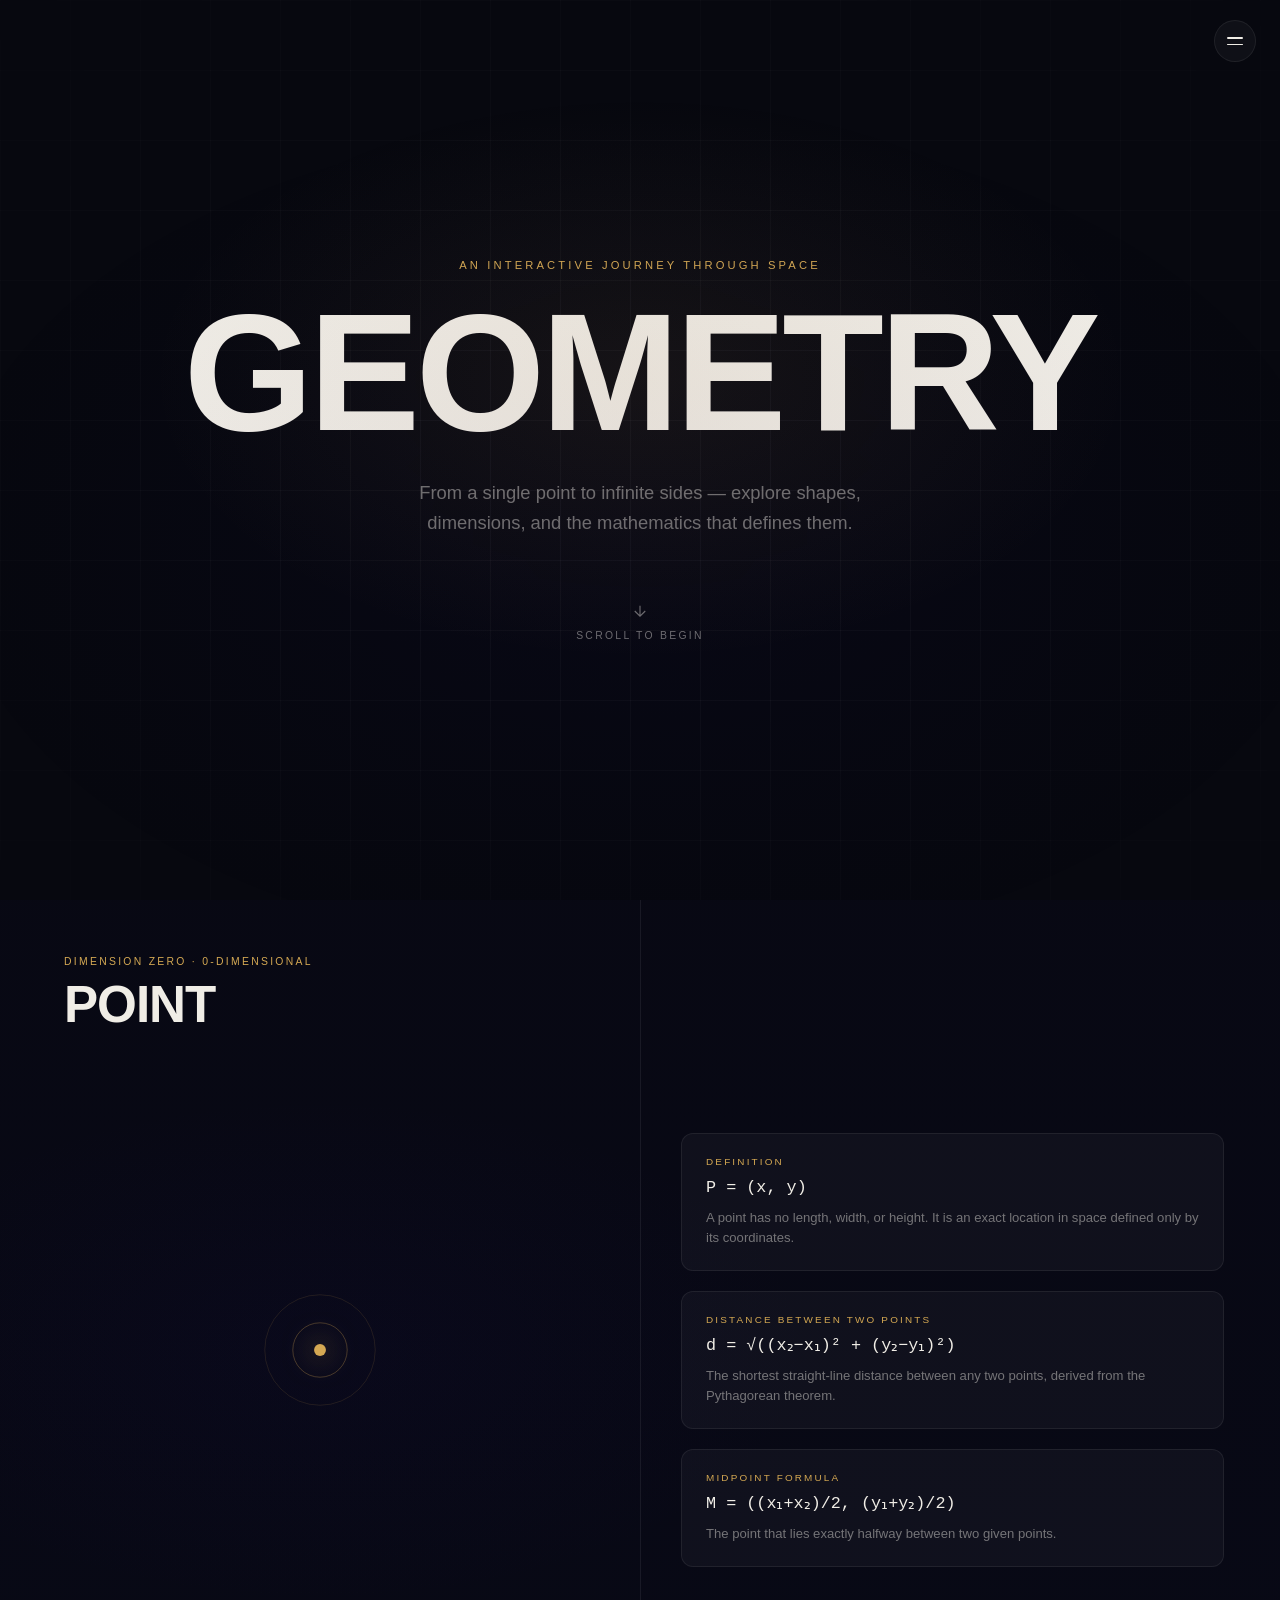
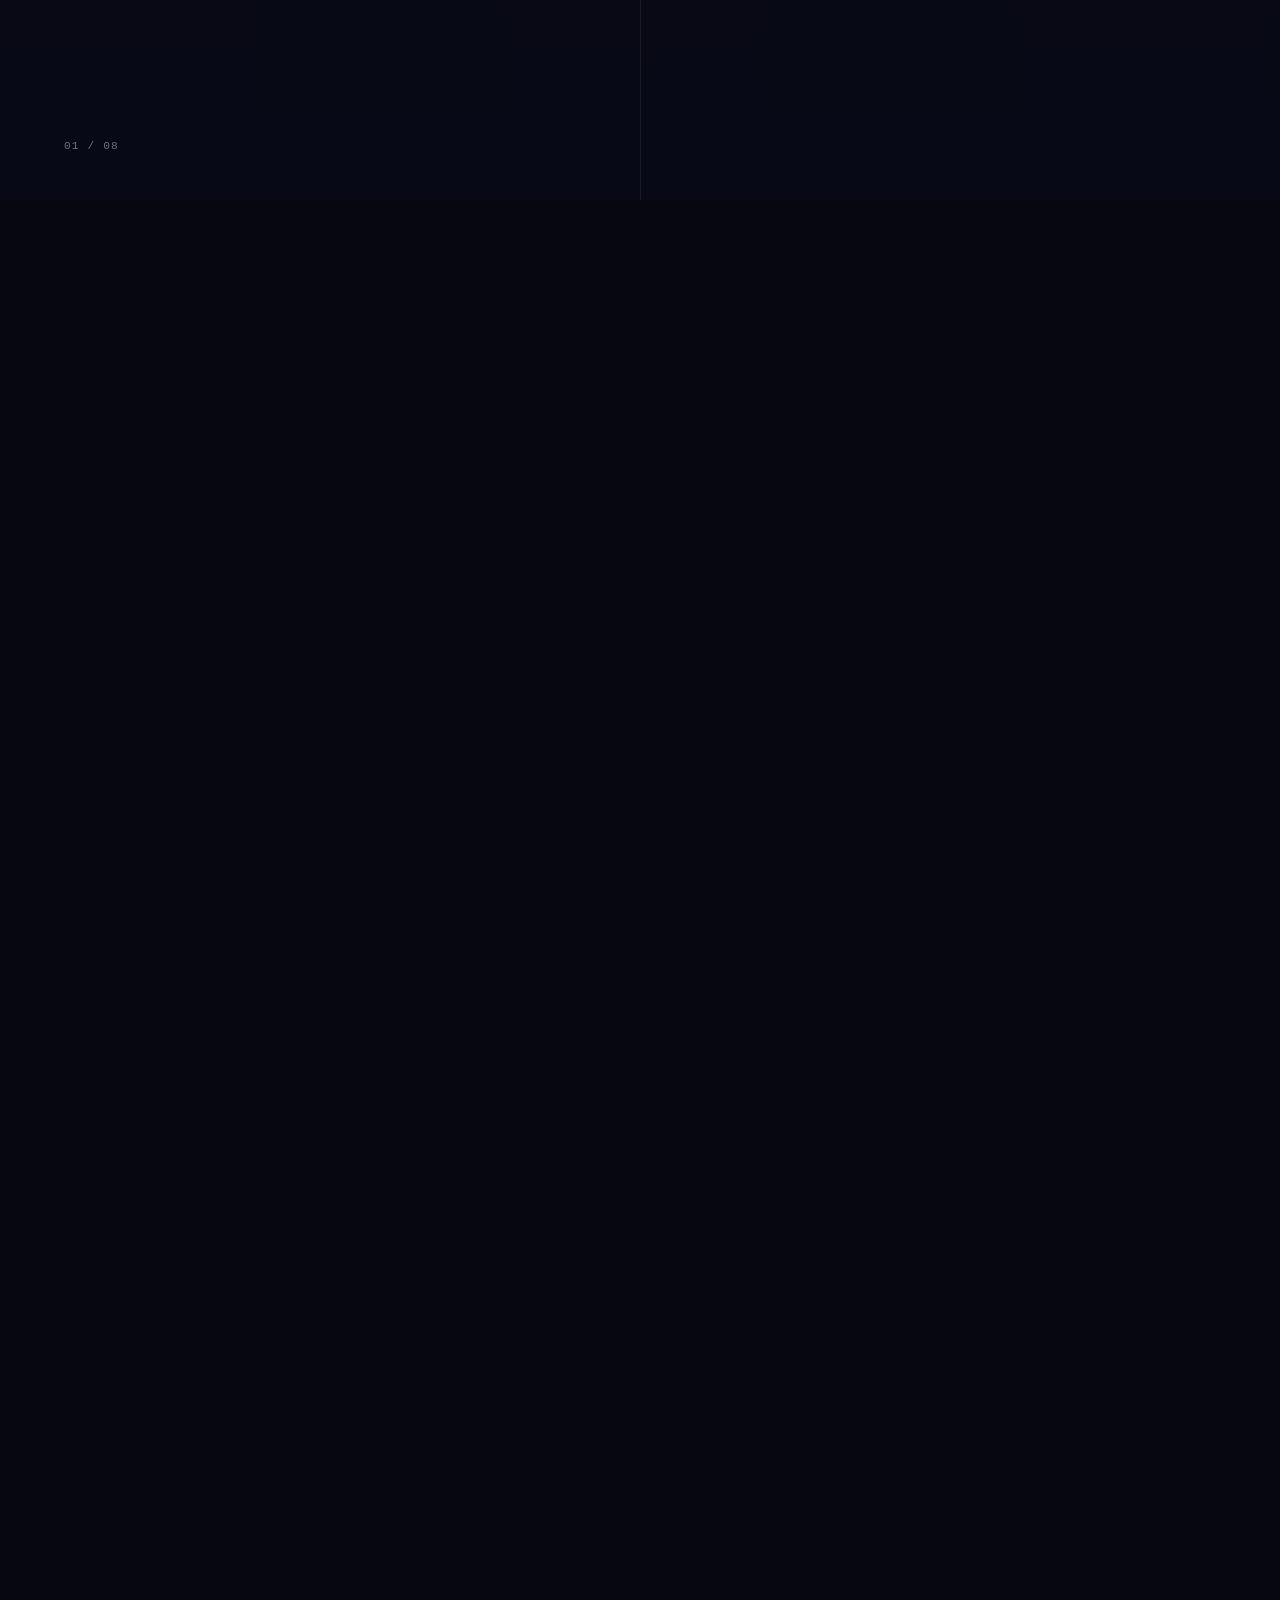
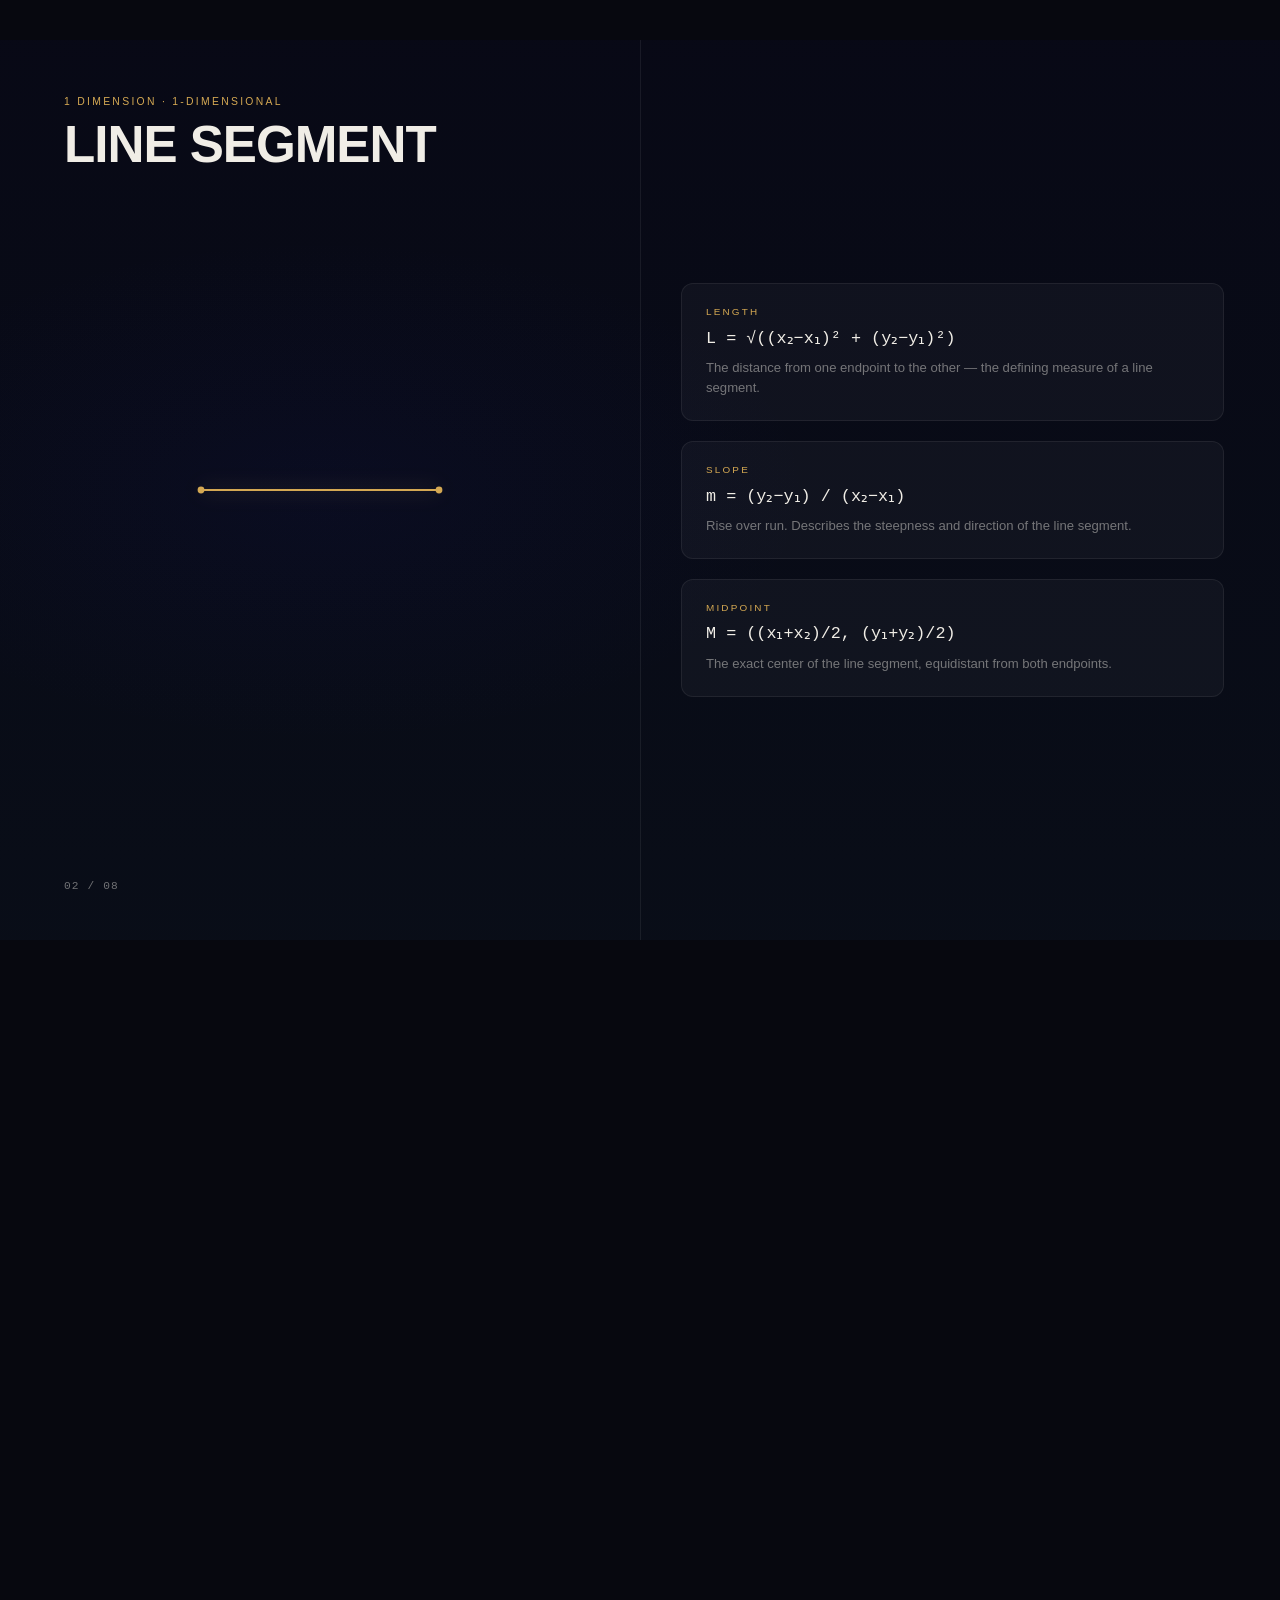
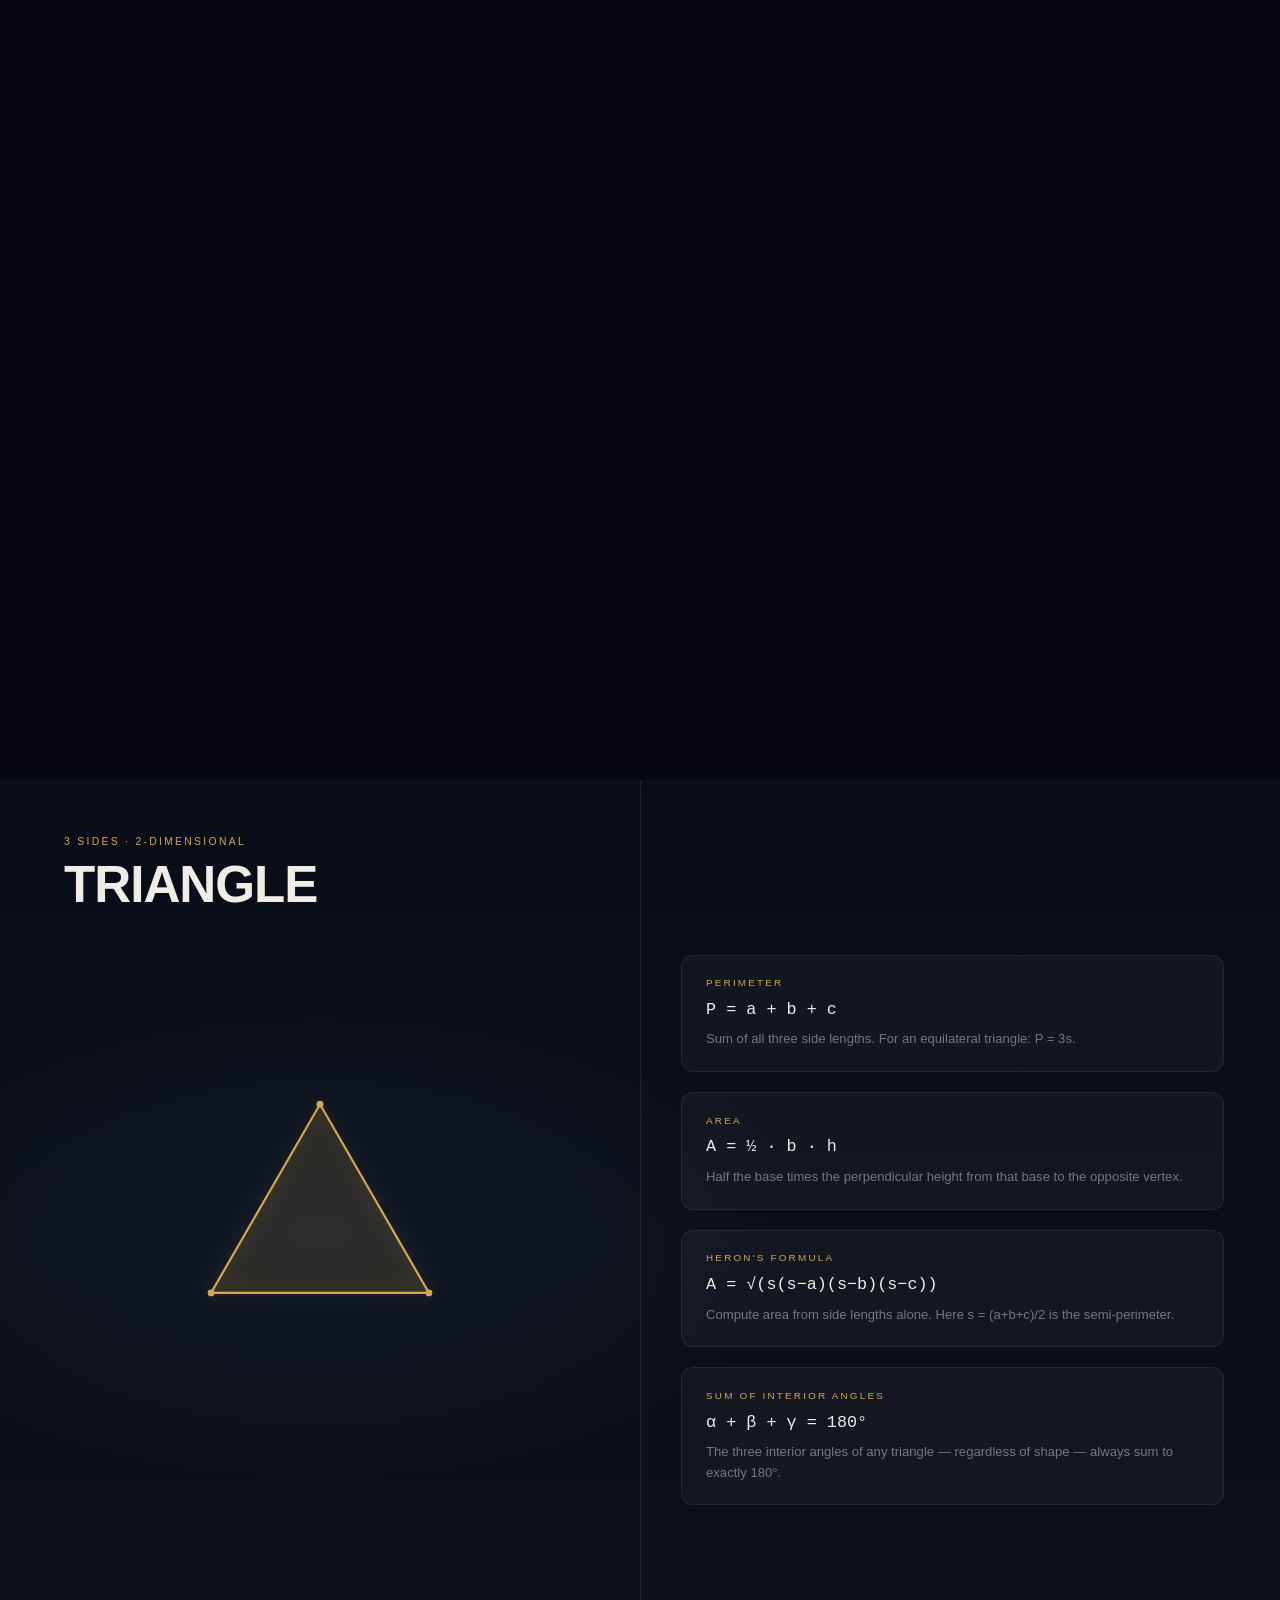
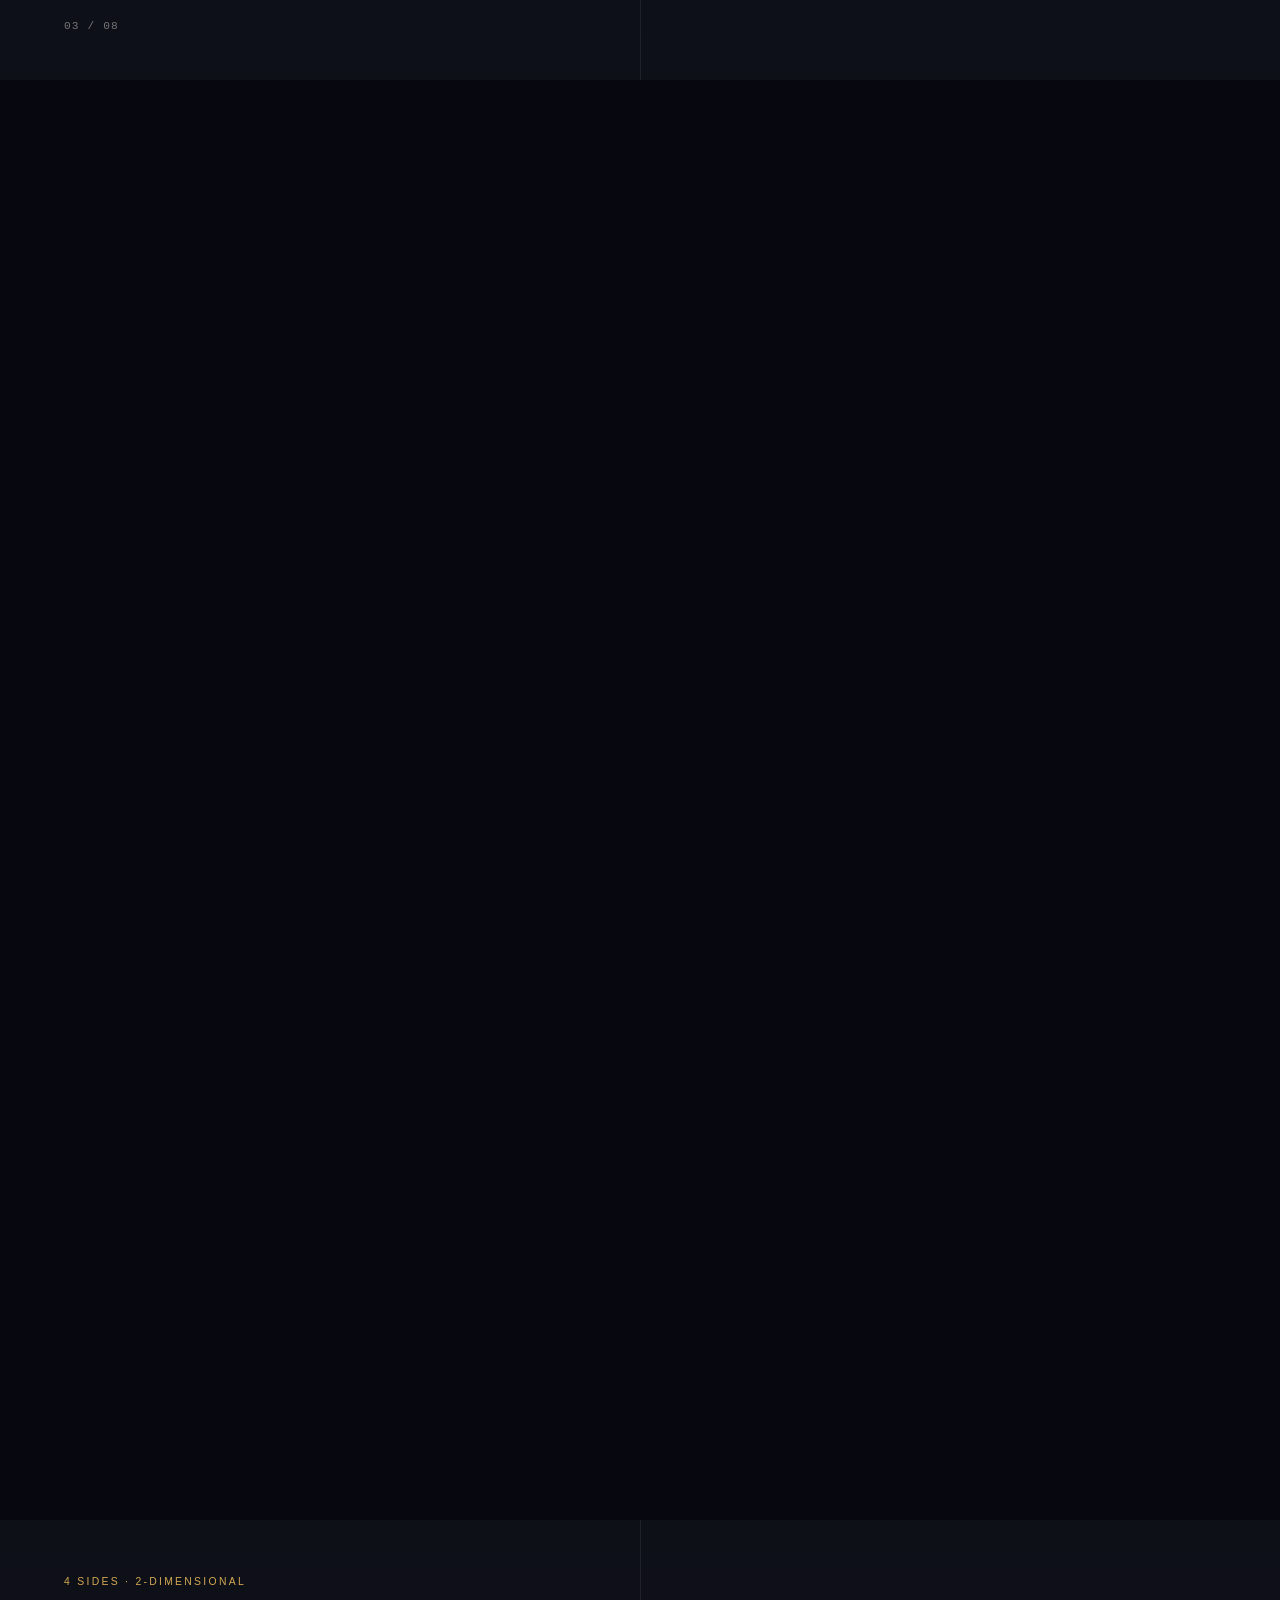
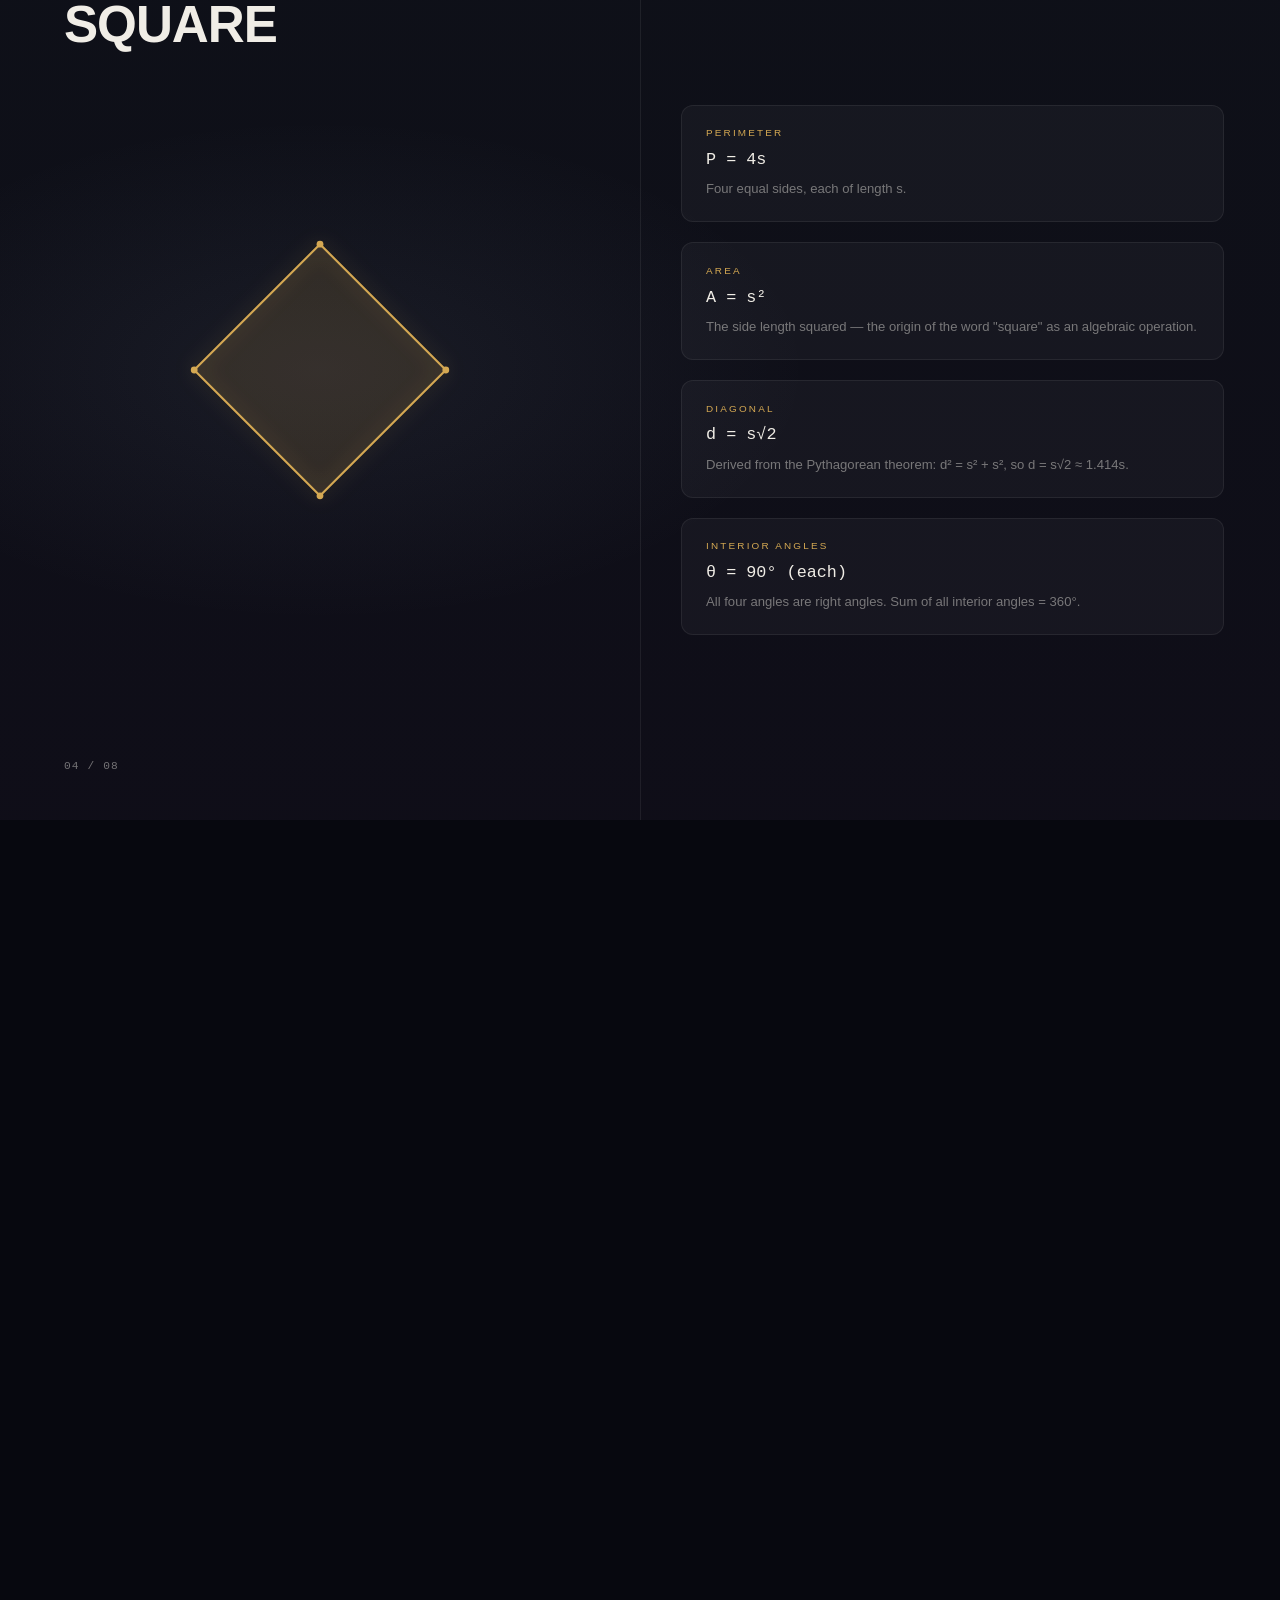
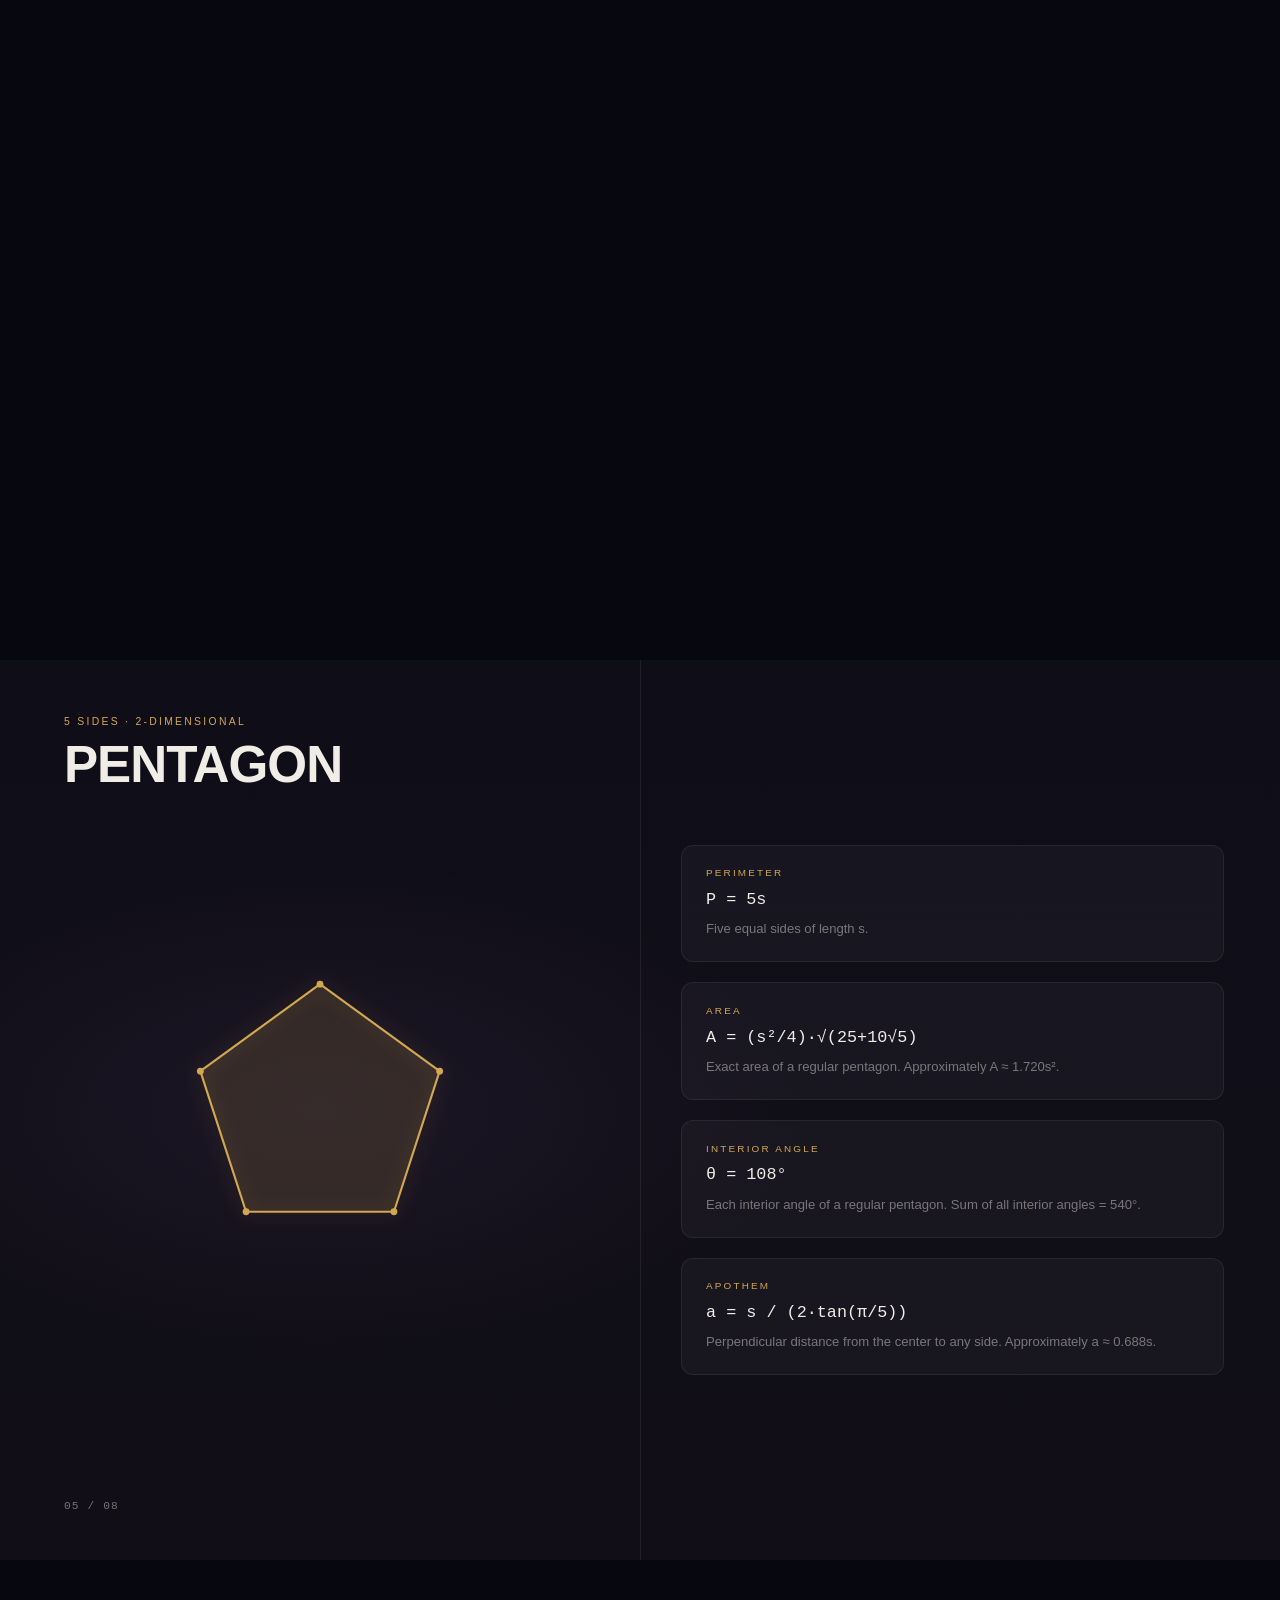
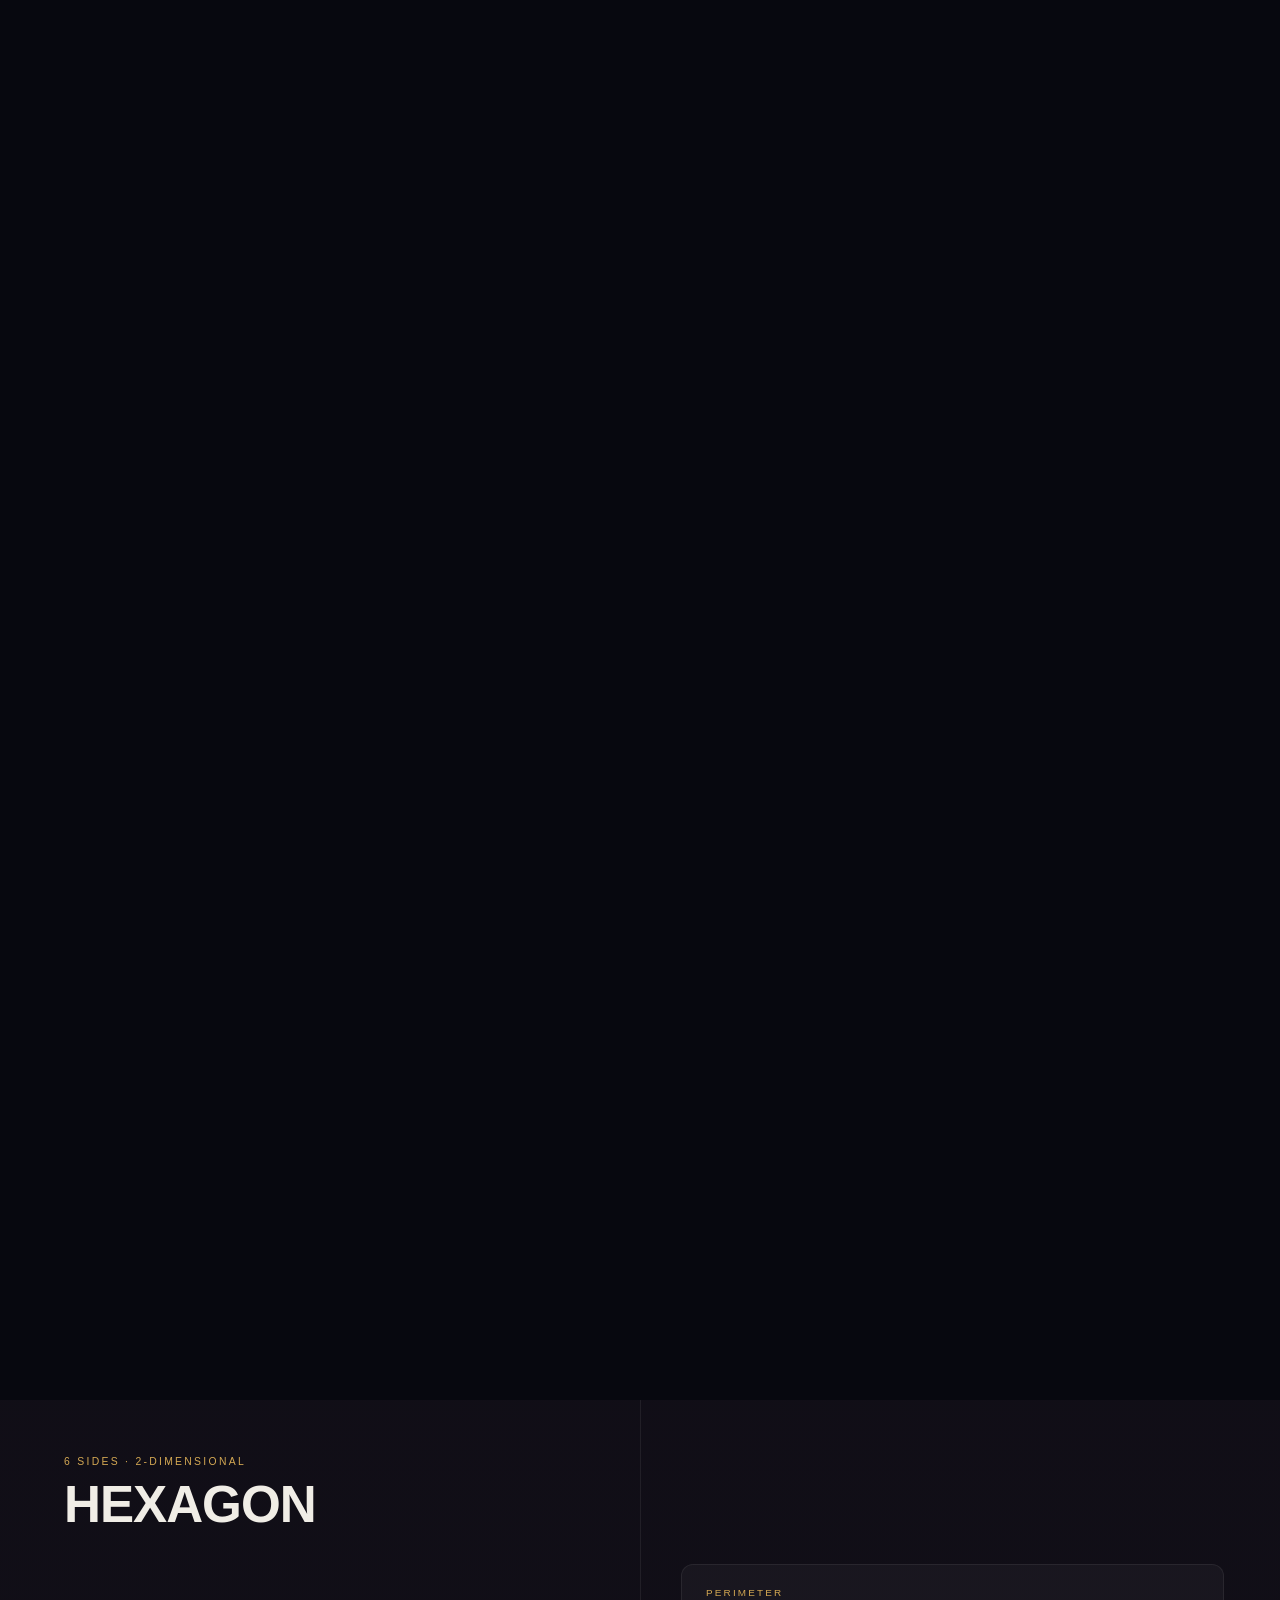
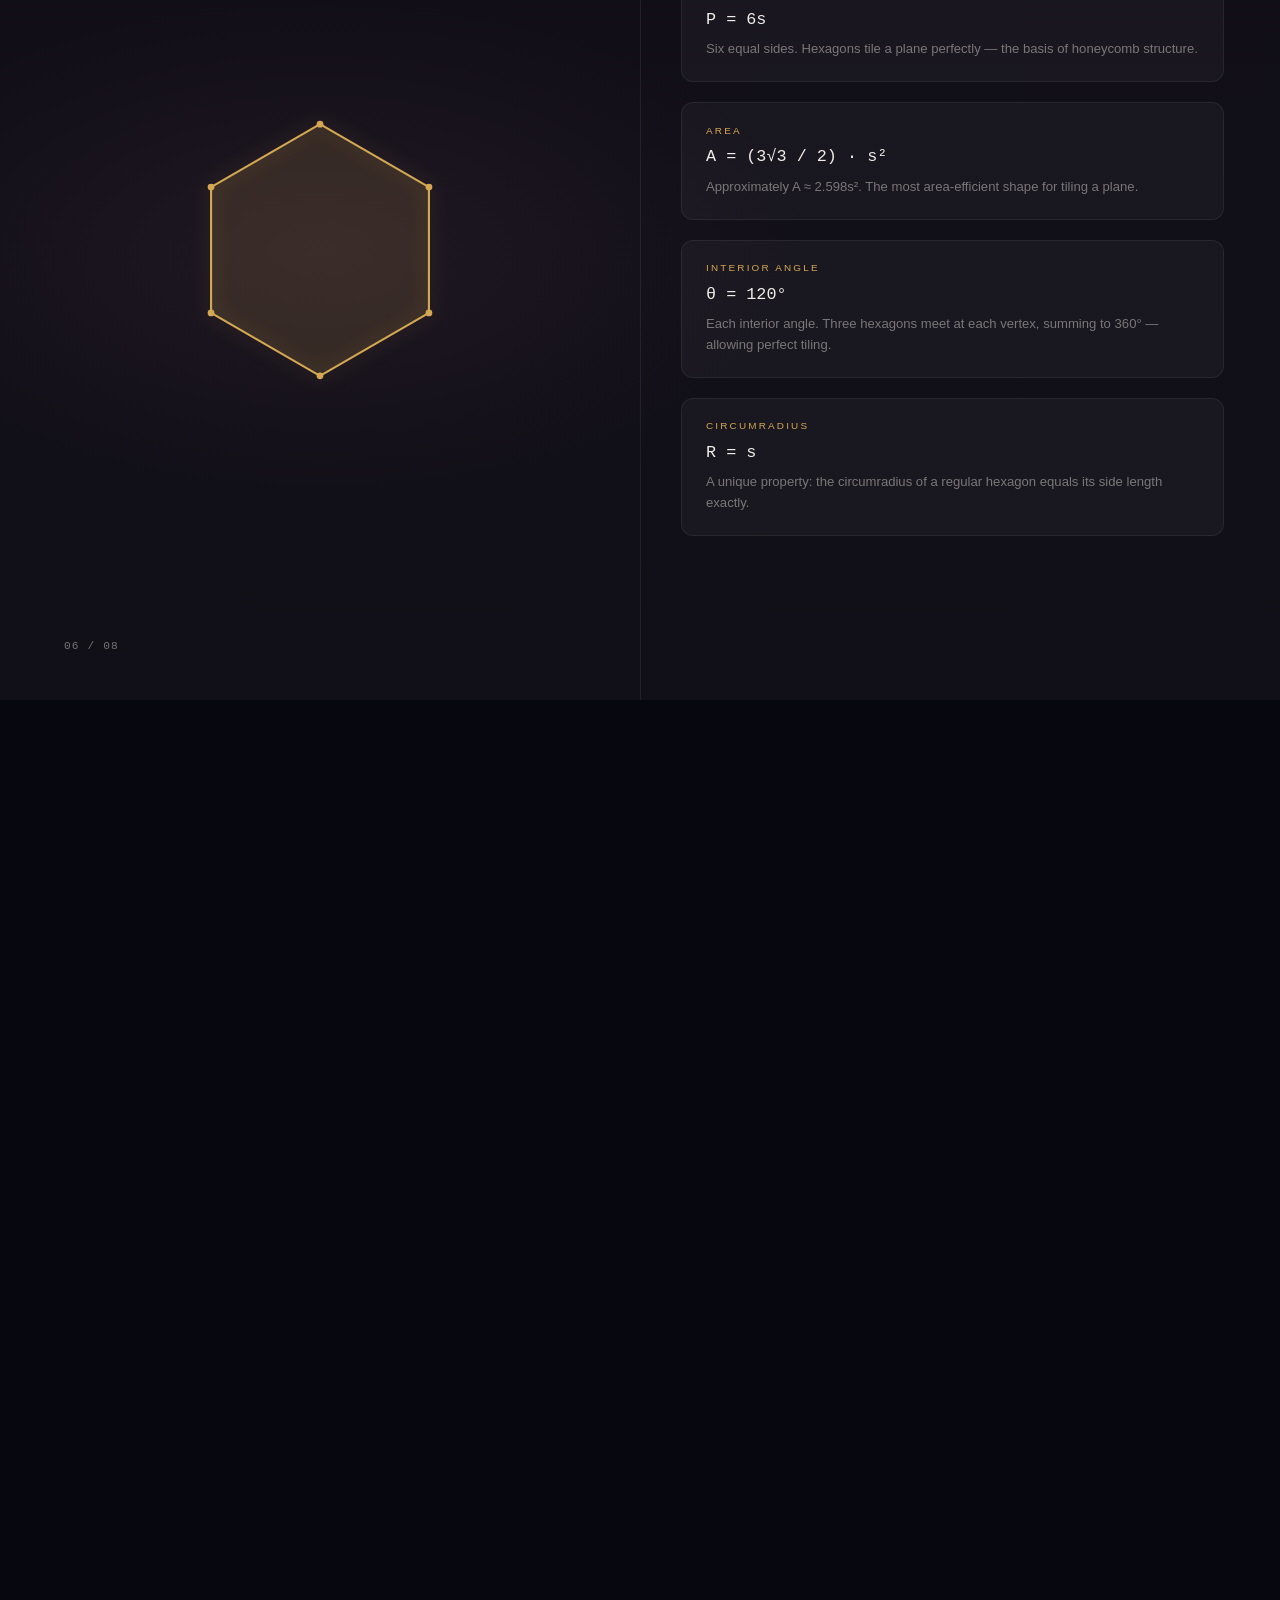
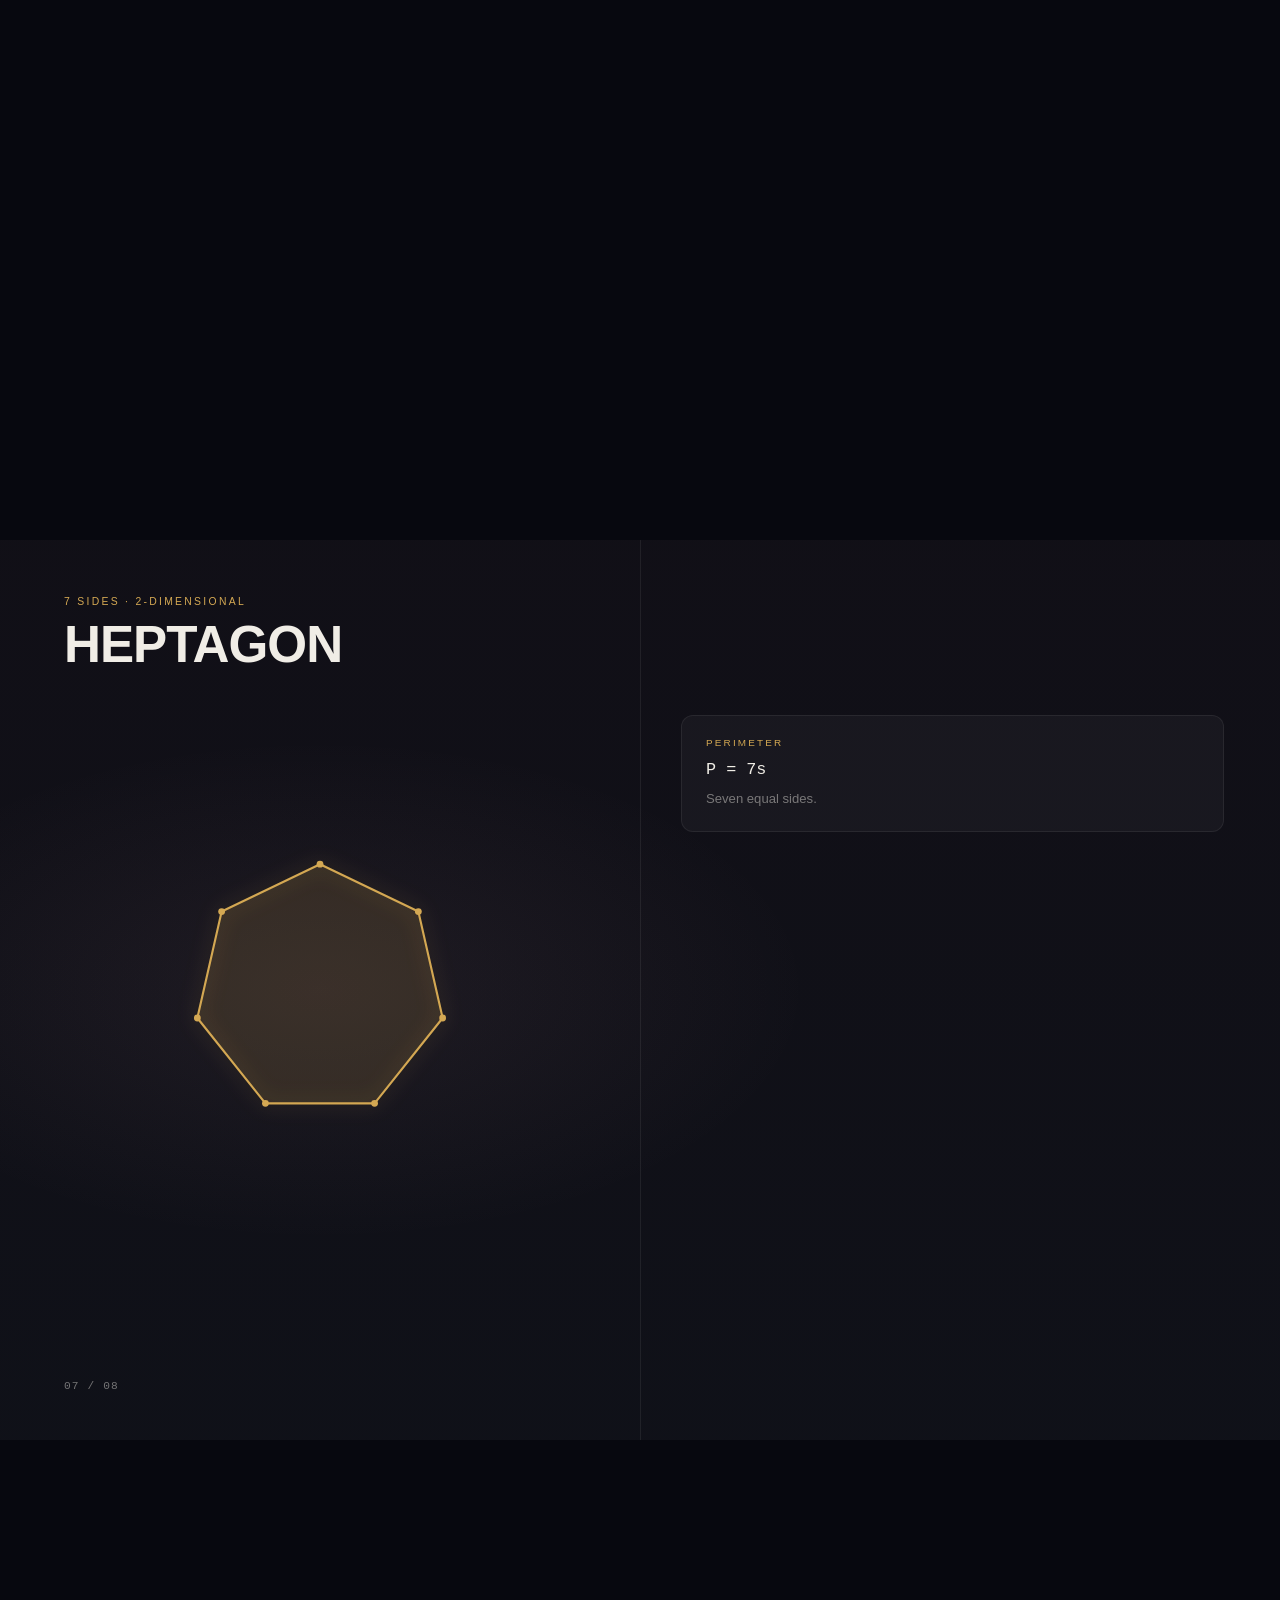
==== commit 1fed941d: "Launch prep: Content-Security-Policy and cache-busting Security (GitHub Pages can't send headers, so" ====
--- a/index.html
+++ b/index.html
@@ -3,6 +3,13 @@
 <head>
 <meta charset="UTF-8">
 <meta name="viewport" content="width=device-width, initial-scale=1.0">
+<!-- Security: GitHub Pages can't send custom headers, so the policy lives here.
+     script-src 'self' = only our own .js files run (no inline or injected scripts).
+     'unsafe-inline' is for STYLES only (SVG animation delays use style attributes). -->
+<meta http-equiv="Content-Security-Policy" content="default-src 'self'; script-src 'self'; style-src 'self' 'unsafe-inline' https://fonts.googleapis.com; font-src https://fonts.gstatic.com; img-src 'self' data:; connect-src 'self'; object-src 'none'; base-uri 'none'; form-action 'none'">
+<meta name="referrer" content="strict-origin-when-cross-origin">
+<meta name="color-scheme" content="dark">
+<link rel="icon" href="favicon.svg?v=244b53a8" type="image/svg+xml">
 <title>Geometry — Point to Polygon</title>
 <link rel="preconnect" href="https://fonts.googleapis.com">
 <link href="https://fonts.googleapis.com/css2?family=Space+Grotesk:wght@300;400;500;600;700&family=Space+Mono:ital,wght@0,400;0,700;1,400&display=swap" rel="stylesheet">
@@ -433,6 +440,28 @@
   display: none;
 }
 .ex-hint.show { display: block; }
+
+/* ─── Subject switcher (nav) + next-subject link ──────────────────────────── */
+.subject-switch { display: flex; flex-wrap: wrap; gap: 0.35rem; margin-bottom: 1.5rem; flex-shrink: 0; }
+.subject-switch a {
+  font-size: 0.66rem; letter-spacing: 0.14em; text-transform: uppercase;
+  color: var(--muted); text-decoration: none;
+  padding: 0.4rem 0.8rem; border-radius: 999px; border: 1px solid var(--border);
+  transition: all 0.2s;
+}
+.subject-switch a:hover { color: var(--text); border-color: rgba(255,255,255,0.2); }
+.subject-switch a.current { color: var(--accent); border-color: rgba(212,168,83,0.45); background: rgba(212,168,83,0.08); }
+
+.subject-next { display: flex; justify-content: center; padding: 3rem 1rem 4rem; }
+.subject-next a {
+  display: inline-flex; align-items: center; gap: 0.9rem;
+  padding: 1rem 1.6rem; border-radius: 999px;
+  border: 1px solid rgba(212,168,83,0.35); background: rgba(212,168,83,0.06);
+  color: var(--text); text-decoration: none; font-weight: 600; letter-spacing: 0.02em;
+  transition: background 0.2s, border-color 0.2s, transform 0.2s;
+}
+.subject-next a:hover { background: rgba(212,168,83,0.14); border-color: var(--accent); transform: translateY(-2px); }
+.subject-next .next-eyebrow { font-size: 0.62rem; letter-spacing: 0.22em; text-transform: uppercase; color: var(--accent); font-weight: 500; }
 
 /* ─── Footer ───────────────────────────────────────────────────────────────── */
 footer {
@@ -681,6 +710,14 @@
     <div class="nav-right">
       <button class="nav-close" id="navClose" aria-label="Close menu">✕</button>
 
+      <!-- Subjects: Geometry · Pre-Calculus · Calculus -->
+      <div class="subject-switch">
+        <a href="index.html" class="current" data-subject="0">Geometry</a>
+        <a href="precalculus.html" data-subject="1">Pre-Calculus</a>
+        <a href="calculus.html" data-subject="2">Calculus</a>
+        <a href="linear-algebra.html" data-subject="3">Linear Algebra</a>
+      </div>
+
       <!-- Tabs -->
       <div class="nav-tabs">
         <button class="nav-tab-btn active" id="tabShapes" data-tab="shapes">Shapes</button>
@@ -694,8 +731,8 @@
 
       <div class="nav-lang">
         <span class="nav-lang-label">Language</span>
-        <button class="nav-lang-btn active" id="btnEn" onclick="setLang('en')">EN</button>
-        <button class="nav-lang-btn" id="btnEs" onclick="setLang('es')">ES</button>
+        <button class="nav-lang-btn active" id="btnEn">EN</button>
+        <button class="nav-lang-btn" id="btnEs">ES</button>
       </div>
     </div>
   </div>
@@ -787,6 +824,10 @@
   <div id="exercisesContainer"></div>
 </section>
 
+<div class="subject-next">
+  <a href="precalculus.html"><span class="next-eyebrow" id="nextEyebrow">Next subject</span><span id="nextName">Pre-Calculus</span> →</a>
+</div>
+
 <footer>Geometry Explorer &mdash; An Interactive Educational Experience</footer>
 </main>
 
@@ -797,998 +838,6 @@
   </svg>
 </button>
 
-<script>
-// ─── Shape Data ──────────────────────────────────────────────────────────────
-const SHAPES = [
-  {
-    id: 'point',
-    name: 'Point',
-    dimension: '0-Dimensional',
-    sidesLabel: 'Dimension Zero',
-    formulas: [
-      { label: 'Definition', expr: 'P = (x, y)',
-        desc: 'A point has no length, width, or height. It is an exact location in space defined only by its coordinates.' },
-      { label: 'Distance Between Two Points', expr: 'd = √((x₂−x₁)² + (y₂−y₁)²)',
-        desc: 'The shortest straight-line distance between any two points, derived from the Pythagorean theorem.' },
-      { label: 'Midpoint Formula', expr: 'M = ((x₁+x₂)/2, (y₁+y₂)/2)',
-        desc: 'The point that lies exactly halfway between two given points.' },
-    ]
-  },
-  {
-    id: 'line',
-    name: 'Line Segment',
-    dimension: '1-Dimensional',
-    sidesLabel: '1 Dimension',
-    formulas: [
-      { label: 'Length', expr: 'L = √((x₂−x₁)² + (y₂−y₁)²)',
-        desc: 'The distance from one endpoint to the other — the defining measure of a line segment.' },
-      { label: 'Slope', expr: 'm = (y₂−y₁) / (x₂−x₁)',
-        desc: 'Rise over run. Describes the steepness and direction of the line segment.' },
-      { label: 'Midpoint', expr: 'M = ((x₁+x₂)/2, (y₁+y₂)/2)',
-        desc: 'The exact center of the line segment, equidistant from both endpoints.' },
-    ]
-  },
-  {
-    id: 'triangle',
-    name: 'Triangle',
-    dimension: '2-Dimensional',
-    sidesLabel: '3 Sides',
-    sides: 3,
-    formulas: [
-      { label: 'Perimeter', expr: 'P = a + b + c',
-        desc: 'Sum of all three side lengths. For an equilateral triangle: P = 3s.' },
-      { label: 'Area', expr: 'A = ½ · b · h',
-        desc: 'Half the base times the perpendicular height from that base to the opposite vertex.' },
-      { label: "Heron's Formula", expr: 'A = √(s(s−a)(s−b)(s−c))',
-        desc: 'Compute area from side lengths alone. Here s = (a+b+c)/2 is the semi-perimeter.' },
-      { label: 'Sum of Interior Angles', expr: 'α + β + γ = 180°',
-        desc: 'The three interior angles of any triangle — regardless of shape — always sum to exactly 180°.' },
-    ]
-  },
-  {
-    id: 'square',
-    name: 'Square',
-    dimension: '2-Dimensional',
-    sidesLabel: '4 Sides',
-    sides: 4,
-    formulas: [
-      { label: 'Perimeter', expr: 'P = 4s',
-        desc: 'Four equal sides, each of length s.' },
-      { label: 'Area', expr: 'A = s²',
-        desc: 'The side length squared — the origin of the word "square" as an algebraic operation.' },
-      { label: 'Diagonal', expr: 'd = s√2',
-        desc: 'Derived from the Pythagorean theorem: d² = s² + s², so d = s√2 ≈ 1.414s.' },
-      { label: 'Interior Angles', expr: 'θ = 90°  (each)',
-        desc: 'All four angles are right angles. Sum of all interior angles = 360°.' },
-    ]
-  },
-  {
-    id: 'pentagon',
-    name: 'Pentagon',
-    dimension: '2-Dimensional',
-    sidesLabel: '5 Sides',
-    sides: 5,
-    formulas: [
-      { label: 'Perimeter', expr: 'P = 5s',
-        desc: 'Five equal sides of length s.' },
-      { label: 'Area', expr: 'A = (s²/4)·√(25+10√5)',
-        desc: 'Exact area of a regular pentagon. Approximately A ≈ 1.720s².' },
-      { label: 'Interior Angle', expr: 'θ = 108°',
-        desc: 'Each interior angle of a regular pentagon. Sum of all interior angles = 540°.' },
-      { label: 'Apothem', expr: 'a = s / (2·tan(π/5))',
-        desc: 'Perpendicular distance from the center to any side. Approximately a ≈ 0.688s.' },
-    ]
-  },
-  {
-    id: 'hexagon',
-    name: 'Hexagon',
-    dimension: '2-Dimensional',
-    sidesLabel: '6 Sides',
-    sides: 6,
-    formulas: [
-      { label: 'Perimeter', expr: 'P = 6s',
-        desc: 'Six equal sides. Hexagons tile a plane perfectly — the basis of honeycomb structure.' },
-      { label: 'Area', expr: 'A = (3√3 / 2) · s²',
-        desc: 'Approximately A ≈ 2.598s². The most area-efficient shape for tiling a plane.' },
-      { label: 'Interior Angle', expr: 'θ = 120°',
-        desc: 'Each interior angle. Three hexagons meet at each vertex, summing to 360° — allowing perfect tiling.' },
-      { label: 'Circumradius', expr: 'R = s',
-        desc: 'A unique property: the circumradius of a regular hexagon equals its side length exactly.' },
-    ]
-  },
-  {
-    id: 'heptagon',
-    name: 'Heptagon',
-    dimension: '2-Dimensional',
-    sidesLabel: '7 Sides',
-    sides: 7,
-    formulas: [
-      { label: 'Perimeter', expr: 'P = 7s',
-        desc: 'Seven equal sides.' },
-      { label: 'Area', expr: 'A = (7s²/4) · cot(π/7)',
-        desc: 'Approximately A ≈ 3.634s². The heptagon cannot be constructed with compass and straightedge alone.' },
-      { label: 'Interior Angle', expr: 'θ ≈ 128.57°',
-        desc: 'Each interior angle = (7−2)·180°/7. Sum of all interior angles = 900°.' },
-      { label: 'Apothem', expr: 'a = s / (2·tan(π/7))',
-        desc: 'Approximately a ≈ 1.038s.' },
-    ]
-  },
-  {
-    id: 'octagon',
-    name: 'Octagon',
-    dimension: '2-Dimensional',
-    sidesLabel: '8 Sides',
-    sides: 8,
-    formulas: [
-      { label: 'Perimeter', expr: 'P = 8s',
-        desc: 'Eight equal sides. Recognized worldwide as the shape of a stop sign.' },
-      { label: 'Area', expr: 'A = 2(1 + √2) · s²',
-        desc: 'Exactly 2(1+√2)s² ≈ 4.828s². Can be visualized by cutting the four corners off a square.' },
-      { label: 'Interior Angle', expr: 'θ = 135°',
-        desc: 'Each interior angle. Sum of all interior angles = 1080°.' },
-      { label: 'Circumradius', expr: 'R = s / (2·sin(π/8))',
-        desc: 'Approximately R ≈ 1.307s. The octagon approximates a circle much more closely than earlier polygons.' },
-    ]
-  },
-];
-
-// ─── Palette ─────────────────────────────────────────────────────────────────
-const SHAPE_COLORS = [
-  '#1E0F75', // Point
-  '#1C1DAB', // Line Segment
-  '#3785D8', // Triangle
-  '#ADC6E5', // Square
-  '#BF8CE1', // Pentagon
-  '#E893C5', // Hexagon
-  '#EBB2C3', // Heptagon
-  '#CBD8E8', // Octagon
-];
-
-function hexToRgb(hex) {
-  return [
-    parseInt(hex.slice(1,3), 16),
-    parseInt(hex.slice(3,5), 16),
-    parseInt(hex.slice(5,7), 16),
-  ];
-}
-
-function rgba(hex, a) {
-  const [r,g,b] = hexToRgb(hex);
-  return `rgba(${r},${g},${b},${a})`;
-}
-
-// ─── SVG Helpers ──────────────────────────────────────────────────────────────
-function regularPolygonPath(sideCount, cx, cy, circumradius) {
-  const vertices = [];
-  for (let i = 0; i < sideCount; i++) {
-    // Subtract π/2 so the first vertex points straight up
-    const angleRad = (2 * Math.PI * i / sideCount) - Math.PI / 2;
-    vertices.push([
-      cx + circumradius * Math.cos(angleRad),
-      cy + circumradius * Math.sin(angleRad),
-    ]);
-  }
-  return vertices.map((v, i) => `${i === 0 ? 'M' : 'L'}${v[0].toFixed(2)},${v[1].toFixed(2)}`).join(' ') + 'Z';
-}
-
-function regularPolygonPoints(sideCount, cx, cy, circumradius) {
-  const vertices = [];
-  for (let i = 0; i < sideCount; i++) {
-    const angleRad = (2 * Math.PI * i / sideCount) - Math.PI / 2;
-    vertices.push([
-      cx + circumradius * Math.cos(angleRad),
-      cy + circumradius * Math.sin(angleRad),
-    ]);
-  }
-  return vertices;
-}
-
-// ─── Build Sections ───────────────────────────────────────────────────────────
-const container = document.getElementById('shapes-container');
-const total = SHAPES.length;
-
-SHAPES.forEach((shape, idx) => {
-  const section = document.createElement('section');
-  section.className = 'shape-section';
-  section.dataset.idx = idx;
-
-  const currentColor = SHAPE_COLORS[idx];
-  const nextColor    = SHAPE_COLORS[idx + 1] ?? currentColor;
-  // Tint is applied to the sticky wrapper (not the section) so it stays
-  // inside the solid background and never shows through to adjacent sections.
-  const atmosphericTint =
-    `radial-gradient(ellipse 55% 40% at 25% 50%, ${rgba(currentColor, 0.07)} 0%, transparent 70%),` +
-    `linear-gradient(to bottom, ${rgba(currentColor, 0.045)} 0%, ${rgba(nextColor, 0.045)} 100%)`;
-
-  // Build SVG
-  let svgInner = '';
-  if (shape.id === 'point') {
-    svgInner = `
-      <circle class="point-dot" cx="200" cy="200" r="7"/>
-      <circle class="point-ring" cx="200" cy="200" r="32" stroke-width="1"/>
-      <circle class="point-ring" cx="200" cy="200" r="65" stroke-width="1"/>`;
-  } else if (shape.id === 'line') {
-    svgInner = `
-      <path class="shape-path" d="M60,200 L340,200"/>
-      <circle class="vertex-dot" cx="60" cy="200" r="4"/>
-      <circle class="vertex-dot" cx="340" cy="200" r="4"/>`;
-  } else {
-    const d = regularPolygonPath(shape.sides, 200, 200, 148);
-    const vertices = regularPolygonPoints(shape.sides, 200, 200, 148);
-    const vertDots = vertices.map(vertex =>
-      `<circle class="vertex-dot" cx="${vertex[0].toFixed(2)}" cy="${vertex[1].toFixed(2)}" r="4"/>`
-    ).join('');
-    svgInner = `
-      <path class="shape-fill" d="${d}"/>
-      <path class="shape-path" d="${d}"/>
-      ${vertDots}`;
-  }
-
-  const formulaCards = shape.formulas.map(f => `
-    <div class="formula-card">
-      <div class="f-label">${f.label}</div>
-      <div class="f-expr">${f.expr}</div>
-      <div class="f-desc">${f.desc}</div>
-    </div>`).join('');
-
-  section.innerHTML = `
-    <div class="sticky-wrapper">
-      <div class="shape-display">
-        <div class="shape-label">
-          <div class="shape-dimension">${shape.sidesLabel} · ${shape.dimension}</div>
-          <h2>${shape.name}</h2>
-        </div>
-        <div class="shape-canvas" data-id="${shape.id}">
-          <div class="shape-inner">
-            <svg viewBox="0 0 400 400" xmlns="http://www.w3.org/2000/svg">
-              ${svgInner}
-            </svg>
-          </div>
-        </div>
-        <div class="shape-counter">${String(idx + 1).padStart(2,'0')} / ${String(total).padStart(2,'0')}</div>
-      </div>
-      <div class="formula-panel">${formulaCards}</div>
-    </div>`;
-
-  container.appendChild(section);
-
-  // Apply the tint to the sticky wrapper now that it exists in the DOM
-  section.querySelector('.sticky-wrapper').style.backgroundImage = atmosphericTint;
-
-  // Set up stroke-dashoffset after paint
-  if (shape.id !== 'point') {
-    requestAnimationFrame(() => {
-      const path = section.querySelector('.shape-path');
-      if (path && path.getTotalLength) {
-        const len = Math.ceil(path.getTotalLength());
-        path.style.strokeDasharray = len;
-        path.style.strokeDashoffset = len;
-      }
-    });
-  }
-});
-
-// ─── Scroll: Shape Draw + Formula Reveals ─────────────────────────────────────
-function onScroll() {
-  document.querySelectorAll('.shape-section').forEach(shapeSection => {
-    const rect             = shapeSection.getBoundingClientRect();
-    const viewportHeight   = window.innerHeight;
-
-    if (rect.top < viewportHeight * 0.72 && rect.bottom > 0) {
-      shapeSection.classList.add('in-view');
-
-      // On desktop the section is 260vh tall, giving a 0→1 scroll budget for
-      // revealing formula cards. On mobile sections are natural height so
-      // scrollable ≤ 0 and progress clamps to 1 (all cards shown at once).
-      const scrollablePx = rect.height - viewportHeight;
-      const progress     = scrollablePx > 0
-        ? Math.max(0, Math.min(1, -rect.top / scrollablePx))
-        : 1;
-
-      revealFormulas(shapeSection, progress);
-    }
-  });
-}
-
-function revealFormulas(shapeSection, progress) {
-  const cards = shapeSection.querySelectorAll('.formula-card');
-  cards.forEach((card, cardIndex) => {
-    // Space thresholds evenly across the scroll range, e.g. 0.25, 0.5, 0.75 for 3 cards
-    const revealThreshold = (cardIndex + 1) / (cards.length + 1);
-    card.classList.toggle('visible', progress >= revealThreshold);
-  });
-}
-
-window.addEventListener('scroll', onScroll, { passive: true });
-setTimeout(onScroll, 120); // initial pass
-
-// ─── Mouse Parallax ───────────────────────────────────────────────────────────
-// Touch devices never fire mousemove, so parallax is automatically disabled on mobile.
-let parallaxRaf  = null;
-let mouseX = window.innerWidth  / 2;
-let mouseY = window.innerHeight / 2;
-
-document.addEventListener('mousemove', e => {
-  mouseX = e.clientX;
-  mouseY = e.clientY;
-  if (!parallaxRaf) parallaxRaf = requestAnimationFrame(applyParallax);
-});
-
-function applyParallax() {
-  parallaxRaf = null;
-  const centerX = window.innerWidth  / 2;
-  const centerY = window.innerHeight / 2;
-  // Normalize cursor offset to the -1 → 1 range
-  const normalizedX = (mouseX - centerX) / centerX;
-  const normalizedY = (mouseY - centerY) / centerY;
-  // Max tilt of 14 degrees; invert Y so moving up tilts the shape toward the viewer
-  const tiltX = -normalizedY * 14;
-  const tiltY =  normalizedX * 14;
-
-  document.querySelectorAll('.shape-section.in-view .shape-inner').forEach(shapeInnerEl => {
-    const parentSection = shapeInnerEl.closest('.shape-section');
-    const sectionBounds = parentSection.getBoundingClientRect();
-    if (sectionBounds.top < window.innerHeight && sectionBounds.bottom > 0) {
-      shapeInnerEl.style.transform = `rotateX(${tiltX}deg) rotateY(${tiltY}deg)`;
-    }
-  });
-}
-
-// ─── N-gon Slider ─────────────────────────────────────────────────────────────
-const slider   = document.getElementById('nSlider');
-const nDisplay = document.getElementById('nDisplay');
-const ngonPath = document.getElementById('ngonPath');
-const ngonAngle     = document.getElementById('ngonAngle');
-const ngonAngleSum  = document.getElementById('ngonAngleSum');
-
-function updateNgon(n) {
-  nDisplay.textContent = n;
-  ngonPath.setAttribute('d', regularPolygonPath(n, 150, 150, 125));
-  const angle    = ((n - 2) * 180 / n).toFixed(2);
-  const angleSum = (n - 2) * 180;
-  ngonAngle.textContent    = `θ = (${n}−2)·180° / ${n} = ${angle}°`;
-  ngonAngleSum.textContent = `(${n}−2) × 180° = ${angleSum}°`;
-}
-
-slider.addEventListener('input', () => updateNgon(+slider.value));
-updateNgon(6);
-
-// ─── Back to Top ─────────────────────────────────────────────────────────────
-const backTop  = document.getElementById('backTop');
-const ngonSec  = document.querySelector('.ngon-section');
-
-function updateBackTop() {
-  const ngonTop = ngonSec?.getBoundingClientRect().top ?? Infinity;
-  const exTop   = document.querySelector('.exercises-section')?.getBoundingClientRect().top ?? Infinity;
-  backTop.classList.toggle('visible', Math.min(ngonTop, exTop) < window.innerHeight * 0.85);
-}
-
-window.addEventListener('scroll', updateBackTop, { passive: true });
-backTop.addEventListener('click', () => window.scrollTo({ top: 0, behavior: 'smooth' }));
-
-// ─── Exercises ────────────────────────────────────────────────────────────────
-const EXERCISES = {
-  en: [
-    {
-      shapeId: 'point', shapeName: 'Point', color: '#1E0F75',
-      questions: [
-        { q: 'Find the distance between P(0, 0) and Q(3, 4).', answer: 5, hint: 'Use d = √((x₂−x₁)² + (y₂−y₁)²)' },
-        { q: 'Find the distance between A(1, 2) and B(4, 6).', answer: 5, hint: 'd = √((4−1)² + (6−2)²) = √(9+16)' },
-        { q: 'What is the x-coordinate of the midpoint between (2, 8) and (6, 4)?', answer: 4, hint: 'Mₓ = (2 + 6) / 2' },
-      ]
-    },
-    {
-      shapeId: 'line', shapeName: 'Line Segment', color: '#1C1DAB',
-      questions: [
-        { q: 'Find the length of the segment from (0, 0) to (6, 8).', answer: 10, hint: 'L = √(6² + 8²)' },
-        { q: 'Find the slope of the line through (1, 2) and (3, 8).', answer: 3, hint: 'm = (8−2) / (3−1)' },
-        { q: 'What is the y-coordinate of the midpoint between (4, 2) and (4, 10)?', answer: 6, hint: 'Mᵧ = (2 + 10) / 2' },
-      ]
-    },
-    {
-      shapeId: 'triangle', shapeName: 'Triangle', color: '#3785D8',
-      questions: [
-        { q: 'A triangle has sides 5, 12, and 13. What is its perimeter?', answer: 30, hint: 'P = 5 + 12 + 13' },
-        { q: 'A triangle has base 8 and height 5. What is its area?', answer: 20, hint: 'A = ½ × 8 × 5' },
-        { q: 'Two angles of a triangle are 60° and 75°. What is the third angle?', answer: 45, hint: 'Angles must sum to 180°' },
-      ]
-    },
-    {
-      shapeId: 'square', shapeName: 'Square', color: '#ADC6E5',
-      questions: [
-        { q: 'A square has side 9. What is its area?', answer: 81, hint: 'A = s²' },
-        { q: 'A square has area 144. What is its side length?', answer: 12, hint: 's = √144' },
-        { q: 'A square has side 10. What is its diagonal? (round to 2 decimals)', answer: 14.14, hint: 'd = 10 × √2 ≈ 14.14' },
-      ]
-    },
-    {
-      shapeId: 'pentagon', shapeName: 'Pentagon', color: '#BF8CE1',
-      questions: [
-        { q: 'A regular pentagon has side 7. What is its perimeter?', answer: 35, hint: 'P = 5 × s' },
-        { q: 'What is each interior angle of a regular pentagon, in degrees?', answer: 108, hint: 'θ = (5−2) × 180 / 5' },
-        { q: 'What is the sum of all interior angles of a pentagon, in degrees?', answer: 540, hint: 'Sum = (n−2) × 180' },
-      ]
-    },
-    {
-      shapeId: 'hexagon', shapeName: 'Hexagon', color: '#E893C5',
-      questions: [
-        { q: 'A regular hexagon has side 5. What is its perimeter?', answer: 30, hint: 'P = 6 × s' },
-        { q: 'What is each interior angle of a regular hexagon, in degrees?', answer: 120, hint: 'θ = (6−2) × 180 / 6' },
-        { q: 'A regular hexagon has side 4. What is its circumradius?', answer: 4, hint: 'Unique property: R = s for a hexagon' },
-      ]
-    },
-    {
-      shapeId: 'heptagon', shapeName: 'Heptagon', color: '#EBB2C3',
-      questions: [
-        { q: 'A regular heptagon has side 4. What is its perimeter?', answer: 28, hint: 'P = 7 × s' },
-        { q: 'What is each interior angle of a regular heptagon? (round to 2 decimals)', answer: 128.57, hint: 'θ = (7−2) × 180 / 7' },
-        { q: 'What is the sum of all interior angles of a heptagon, in degrees?', answer: 900, hint: 'Sum = (n−2) × 180' },
-      ]
-    },
-    {
-      shapeId: 'octagon', shapeName: 'Octagon', color: '#CBD8E8',
-      questions: [
-        { q: 'A regular octagon has side 6. What is its perimeter?', answer: 48, hint: 'P = 8 × s' },
-        { q: 'What is each interior angle of a regular octagon, in degrees?', answer: 135, hint: 'θ = (8−2) × 180 / 8' },
-        { q: 'What is the sum of all interior angles of an octagon, in degrees?', answer: 1080, hint: 'Sum = (n−2) × 180' },
-      ]
-    },
-    {
-      shapeId: 'ngon', shapeName: 'N-Gon', color: '#d4a853',
-      questions: [
-        { q: 'What is each interior angle of a regular 12-sided polygon, in degrees?', answer: 150, hint: 'θ = (12−2) × 180 / 12' },
-        { q: 'What is the sum of interior angles of a 15-sided polygon, in degrees?', answer: 2340, hint: 'Sum = (n−2) × 180' },
-        { q: 'A regular polygon has interior angles of 144°. How many sides does it have?', answer: 10, hint: 'n = 360 / (180 − 144)' },
-      ]
-    },
-  ],
-  es: [
-    {
-      shapeId: 'point', shapeName: 'Punto', color: '#1E0F75',
-      questions: [
-        { q: 'Encuentra la distancia entre P(0, 0) y Q(3, 4).', answer: 5, hint: 'Usa d = √((x₂−x₁)² + (y₂−y₁)²)' },
-        { q: 'Encuentra la distancia entre A(1, 2) y B(4, 6).', answer: 5, hint: 'd = √((4−1)² + (6−2)²) = √(9+16)' },
-        { q: '¿Cuál es la coordenada x del punto medio entre (2, 8) y (6, 4)?', answer: 4, hint: 'Mₓ = (2 + 6) / 2' },
-      ]
-    },
-    {
-      shapeId: 'line', shapeName: 'Segmento', color: '#1C1DAB',
-      questions: [
-        { q: 'Encuentra la longitud del segmento de (0, 0) a (6, 8).', answer: 10, hint: 'L = √(6² + 8²)' },
-        { q: 'Encuentra la pendiente de la recta que pasa por (1, 2) y (3, 8).', answer: 3, hint: 'm = (8−2) / (3−1)' },
-        { q: '¿Cuál es la coordenada y del punto medio entre (4, 2) y (4, 10)?', answer: 6, hint: 'Mᵧ = (2 + 10) / 2' },
-      ]
-    },
-    {
-      shapeId: 'triangle', shapeName: 'Triángulo', color: '#3785D8',
-      questions: [
-        { q: 'Un triángulo tiene lados 5, 12 y 13. ¿Cuál es su perímetro?', answer: 30, hint: 'P = 5 + 12 + 13' },
-        { q: 'Un triángulo tiene base 8 y altura 5. ¿Cuál es su área?', answer: 20, hint: 'A = ½ × 8 × 5' },
-        { q: 'Dos ángulos de un triángulo miden 60° y 75°. ¿Cuánto mide el tercer ángulo?', answer: 45, hint: 'Los ángulos suman 180°' },
-      ]
-    },
-    {
-      shapeId: 'square', shapeName: 'Cuadrado', color: '#ADC6E5',
-      questions: [
-        { q: 'Un cuadrado tiene lado 9. ¿Cuál es su área?', answer: 81, hint: 'A = s²' },
-        { q: 'Un cuadrado tiene área 144. ¿Cuánto mide su lado?', answer: 12, hint: 's = √144' },
-        { q: 'Un cuadrado tiene lado 10. ¿Cuánto mide su diagonal? (redondea a 2 decimales)', answer: 14.14, hint: 'd = 10 × √2 ≈ 14.14' },
-      ]
-    },
-    {
-      shapeId: 'pentagon', shapeName: 'Pentágono', color: '#BF8CE1',
-      questions: [
-        { q: 'Un pentágono regular tiene lado 7. ¿Cuál es su perímetro?', answer: 35, hint: 'P = 5 × l' },
-        { q: '¿Cuánto mide cada ángulo interior de un pentágono regular, en grados?', answer: 108, hint: 'θ = (5−2) × 180 / 5' },
-        { q: '¿Cuál es la suma de los ángulos interiores de un pentágono, en grados?', answer: 540, hint: 'Suma = (n−2) × 180' },
-      ]
-    },
-    {
-      shapeId: 'hexagon', shapeName: 'Hexágono', color: '#E893C5',
-      questions: [
-        { q: 'Un hexágono regular tiene lado 5. ¿Cuál es su perímetro?', answer: 30, hint: 'P = 6 × l' },
-        { q: '¿Cuánto mide cada ángulo interior de un hexágono regular, en grados?', answer: 120, hint: 'θ = (6−2) × 180 / 6' },
-        { q: 'Un hexágono regular tiene lado 4. ¿Cuál es su circunradio?', answer: 4, hint: 'Propiedad única: R = l en el hexágono' },
-      ]
-    },
-    {
-      shapeId: 'heptagon', shapeName: 'Heptágono', color: '#EBB2C3',
-      questions: [
-        { q: 'Un heptágono regular tiene lado 4. ¿Cuál es su perímetro?', answer: 28, hint: 'P = 7 × l' },
-        { q: '¿Cuánto mide cada ángulo interior de un heptágono regular? (redondea a 2 decimales)', answer: 128.57, hint: 'θ = (7−2) × 180 / 7' },
-        { q: '¿Cuál es la suma de los ángulos interiores de un heptágono, en grados?', answer: 900, hint: 'Suma = (n−2) × 180' },
-      ]
-    },
-    {
-      shapeId: 'octagon', shapeName: 'Octágono', color: '#CBD8E8',
-      questions: [
-        { q: 'Un octágono regular tiene lado 6. ¿Cuál es su perímetro?', answer: 48, hint: 'P = 8 × l' },
-        { q: '¿Cuánto mide cada ángulo interior de un octágono regular, en grados?', answer: 135, hint: 'θ = (8−2) × 180 / 8' },
-        { q: '¿Cuál es la suma de los ángulos interiores de un octágono, en grados?', answer: 1080, hint: 'Suma = (n−2) × 180' },
-      ]
-    },
-    {
-      shapeId: 'ngon', shapeName: 'Polígono N', color: '#d4a853',
-      questions: [
-        { q: '¿Cuánto mide cada ángulo interior de un polígono regular de 12 lados, en grados?', answer: 150, hint: 'θ = (12−2) × 180 / 12' },
-        { q: '¿Cuál es la suma de los ángulos interiores de un polígono de 15 lados, en grados?', answer: 2340, hint: 'Suma = (n−2) × 180' },
-        { q: 'Un polígono regular tiene ángulos interiores de 144°. ¿Cuántos lados tiene?', answer: 10, hint: 'n = 360 / (180 − 144)' },
-      ]
-    },
-  ],
-};
-
-const EX_UI = {
-  en: {
-    title: 'Exercises', subtitle: 'Test your understanding. Enter a numeric answer and press Check.',
-    scoreLabel: 'correct', check: 'Check', correct: '✓ Correct!',
-    wrong: '✗ Try again', hint: 'Hint', showHint: 'Show hint',
-  },
-  es: {
-    title: 'Ejercicios', subtitle: 'Pon a prueba tu comprensión. Ingresa una respuesta numérica y presiona Verificar.',
-    scoreLabel: 'correctas', check: 'Verificar', correct: '✓ ¡Correcto!',
-    wrong: '✗ Inténtalo de nuevo', hint: 'Pista', showHint: 'Mostrar pista',
-  },
-};
-
-// Score state — persists across language switches
-const answered = new Map(); // id → true/false
-
-function parseAnswer(str) {
-  return parseFloat(str.replace(',', '.').trim());
-}
-
-function isClose(a, b) {
-  return Math.abs(a - b) <= 0.015;
-}
-
-function renderExercises(lang) {
-  const ui   = EX_UI[lang];
-  const data = EXERCISES[lang];
-  const container = document.getElementById('exercisesContainer');
-
-  // Update header text
-  document.getElementById('exTitle').textContent    = ui.title;
-  document.getElementById('exSubtitle').textContent = ui.subtitle;
-  document.getElementById('scoreLabel').textContent = ui.scoreLabel;
-
-  container.innerHTML = '';
-  let runningIndex = 0;
-
-  data.forEach(group => {
-    const groupEl    = document.createElement('div');
-    groupEl.className = 'ex-group';
-    groupEl.id        = 'ex-group-' + group.shapeId;
-
-    groupEl.innerHTML = `
-      <div class="ex-group-header">
-        <div class="ex-shape-dot" style="background:${group.color}"></div>
-        <span class="ex-group-title">${group.shapeName}</span>
-      </div>`;
-
-    group.questions.forEach((question, questionIndex) => {
-      const exerciseId = `${group.shapeId}-${questionIndex}`;
-      runningIndex++;
-      const wasCorrect = answered.get(exerciseId) === true;
-
-      const card = document.createElement('div');
-      card.className    = `ex-card${wasCorrect ? ' correct' : ''}`;
-      card.dataset.id   = exerciseId;
-
-      card.innerHTML = `
-        <div class="ex-num">Ex. ${runningIndex}</div>
-        <div class="ex-question">${question.q}</div>
-        <div class="ex-row">
-          <input class="ex-input" type="text" placeholder="?"
-            ${wasCorrect ? `disabled value="${question.answer}"` : ''}>
-          <button class="ex-btn" ${wasCorrect ? 'disabled' : ''}>${ui.check}</button>
-          <span class="ex-feedback ${wasCorrect ? 'ok' : ''}">${wasCorrect ? ui.correct : ''}</span>
-        </div>
-        <div class="ex-hint">${ui.hint}: ${question.hint}</div>`;
-
-      const inputEl    = card.querySelector('.ex-input');
-      const checkBtn   = card.querySelector('.ex-btn');
-      const feedbackEl = card.querySelector('.ex-feedback');
-      const hintEl     = card.querySelector('.ex-hint');
-      let wrongAttempts = 0;
-
-      checkBtn.addEventListener('click', () => {
-        const parsedValue = parseAnswer(inputEl.value);
-        if (isNaN(parsedValue)) {
-          feedbackEl.textContent = '?';
-          feedbackEl.className   = 'ex-feedback err';
-          return;
-        }
-
-        if (isClose(parsedValue, question.answer)) {
-          card.classList.add('correct');
-          card.classList.remove('wrong');
-          feedbackEl.textContent = ui.correct;
-          feedbackEl.className   = 'ex-feedback ok';
-          checkBtn.disabled      = true;
-          inputEl.disabled       = true;
-          if (!answered.get(exerciseId)) {
-            answered.set(exerciseId, true);
-            updateScore();
-          }
-        } else {
-          card.classList.add('wrong');
-          card.classList.remove('correct');
-          feedbackEl.textContent = ui.wrong;
-          feedbackEl.className   = 'ex-feedback err';
-          answered.set(exerciseId, false);
-          wrongAttempts++;
-          // Reveal the hint after two failed attempts
-          if (wrongAttempts >= 2) hintEl.classList.add('show');
-        }
-      });
-
-      inputEl.addEventListener('keydown', evt => { if (evt.key === 'Enter') checkBtn.click(); });
-
-      groupEl.appendChild(card);
-    });
-
-    container.appendChild(groupEl);
-  });
-
-  updateScore();
-}
-
-function updateScore() {
-  const correct = [...answered.values()].filter(Boolean).length;
-  const total   = [...answered.values()].length;
-  document.getElementById('scoreCorrect').textContent = correct;
-  document.getElementById('scoreTotal').textContent   = total;
-}
-
-// Initial render
-renderExercises('en');
-
-// ─── Nav Menu ────────────────────────────────────────────────────────────────
-const navBtn     = document.getElementById('navBtn');
-const navOverlay = document.getElementById('navOverlay');
-const navBackdrop= document.getElementById('navBackdrop');
-const navClose   = document.getElementById('navClose');
-// navList split into navListShapes / navListExercises (see buildNavLinks)
-
-// Shape names for each section (EN, updated by setLang)
-const NAV_NAMES = {
-  en: {
-    shapes:    ['Point', 'Line Segment', 'Triangle', 'Square', 'Pentagon', 'Hexagon', 'Heptagon', 'Octagon', 'N-Gon'],
-    exercises: ['Point', 'Line Segment', 'Triangle', 'Square', 'Pentagon', 'Hexagon', 'Heptagon', 'Octagon', 'N-Gon'],
-    tabs:      ['Shapes', 'Exercises'],
-  },
-  es: {
-    shapes:    ['Punto', 'Segmento', 'Triángulo', 'Cuadrado', 'Pentágono', 'Hexágono', 'Heptágono', 'Octágono', 'Polígono N'],
-    exercises: ['Punto', 'Segmento', 'Triángulo', 'Cuadrado', 'Pentágono', 'Hexágono', 'Heptágono', 'Octágono', 'Polígono N'],
-    tabs:      ['Figuras', 'Ejercicios'],
-  },
-};
-
-const EXERCISE_IDS = ['point','line','triangle','square','pentagon','hexagon','heptagon','octagon','ngon'];
-
-// Build both nav lists
-function buildNavLinks(lang) {
-  const n = NAV_NAMES[lang];
-
-  // Update tab labels
-  document.getElementById('tabShapes').textContent    = n.tabs[0];
-  document.getElementById('tabExercises').textContent = n.tabs[1];
-
-  // ── Shapes list ──
-  const shapesListEl = document.getElementById('navListShapes');
-  shapesListEl.innerHTML = '';
-  n.shapes.forEach((shapeName, shapeIndex) => {
-    const navLink = document.createElement('a');
-    navLink.href      = '#';
-    navLink.textContent = shapeName;
-    navLink.dataset.navIdx = shapeIndex;
-    navLink.addEventListener('click', evt => {
-      evt.preventDefault();
-      closeNav();
-      // Wait for the panel slide-out animation before jumping
-      setTimeout(() => {
-        const scrollTarget = shapeIndex < 8
-          ? document.querySelector(`.shape-section[data-idx="${shapeIndex}"]`)
-          : document.querySelector('.ngon-section');
-        scrollTarget?.scrollIntoView({ behavior: 'smooth', block: 'start' });
-      }, 300);
-    });
-    shapesListEl.appendChild(navLink);
-  });
-
-  // ── Exercises list ──
-  const exercisesListEl = document.getElementById('navListExercises');
-  exercisesListEl.innerHTML = '';
-  n.exercises.forEach((shapeName, shapeIndex) => {
-    const navLink = document.createElement('a');
-    navLink.href        = '#';
-    navLink.textContent = shapeName;
-    navLink.addEventListener('click', evt => {
-      evt.preventDefault();
-      closeNav();
-      setTimeout(() => {
-        const groupId      = EXERCISE_IDS[shapeIndex];
-        const scrollTarget = document.getElementById('ex-group-' + groupId)
-                          ?? document.querySelector('.exercises-section');
-        scrollTarget?.scrollIntoView({ behavior: 'smooth', block: 'start' });
-      }, 300);
-    });
-    exercisesListEl.appendChild(navLink);
-  });
-}
-
-// ── Tab switching ──
-let activeTab = 'shapes';
-document.getElementById('tabShapes').addEventListener('click',    () => switchTab('shapes'));
-document.getElementById('tabExercises').addEventListener('click', () => switchTab('exercises'));
-
-function switchTab(tab) {
-  activeTab = tab;
-  document.getElementById('tabShapes').classList.toggle('active',    tab === 'shapes');
-  document.getElementById('tabExercises').classList.toggle('active', tab === 'exercises');
-  document.getElementById('navListShapes').classList.toggle('hidden',    tab !== 'shapes');
-  document.getElementById('navListExercises').classList.toggle('hidden', tab !== 'exercises');
-}
-
-function updateActiveNavLink() {
-  const navLinks     = document.querySelectorAll('#navListShapes a');
-  const halfViewport = window.innerHeight * 0.5;
-  let activeIndex    = 0;
-
-  document.querySelectorAll('.shape-section').forEach((shapeSection, i) => {
-    if (shapeSection.getBoundingClientRect().top < halfViewport) activeIndex = i;
-  });
-
-  const ngonSection = document.querySelector('.ngon-section');
-  if (ngonSection && ngonSection.getBoundingClientRect().top < halfViewport) activeIndex = 8;
-
-  navLinks.forEach((link, i) => link.classList.toggle('active-shape', i === activeIndex));
-}
-
-function openNav() {
-  navOverlay.classList.add('open');
-  navBtn.classList.add('open');
-  document.body.style.overflow = 'hidden';
-  updateActiveNavLink();
-}
-
-
-function closeNav() {
-  navOverlay.classList.remove('open');
-  navBtn.classList.remove('open');
-  document.body.style.overflow = '';
-}
-
-navBtn.addEventListener('click', () => navOverlay.classList.contains('open') ? closeNav() : openNav());
-navClose.addEventListener('click', closeNav);
-navBackdrop.addEventListener('click', closeNav);
-
-document.addEventListener('keydown', e => { if (e.key === 'Escape') closeNav(); });
-
-buildNavLinks('en');
-
-// ─── Language Toggle ──────────────────────────────────────────────────────────
-const TRANSLATIONS = {
-  en: {
-    // Hero
-    eyebrow: 'An Interactive Journey Through Space',
-    heroSub: 'From a single point to infinite sides — explore shapes, dimensions, and the mathematics that defines them.',
-    scrollCta: 'Scroll to begin',
-    // N-gon section
-    ngonTitle: 'N — Gon',
-    ngonSub: 'The general regular polygon. Drag to choose any number of sides.',
-    nLabel: 'sides',
-    // N-gon formula labels
-    ngonLabels: ['Perimeter', 'Area', 'Interior Angle', 'Sum of Interior Angles', 'Circumradius', 'Apothem'],
-    // Footer
-    footer: 'Geometry Explorer — An Interactive Educational Experience',
-    // Shape names & metadata
-    shapes: [
-      { name: 'Point',        dimension: '0-Dimensional', sidesLabel: 'Dimension Zero' },
-      { name: 'Line Segment', dimension: '1-Dimensional', sidesLabel: '1 Dimension' },
-      { name: 'Triangle',     dimension: '2-Dimensional', sidesLabel: '3 Sides' },
-      { name: 'Square',       dimension: '2-Dimensional', sidesLabel: '4 Sides' },
-      { name: 'Pentagon',     dimension: '2-Dimensional', sidesLabel: '5 Sides' },
-      { name: 'Hexagon',      dimension: '2-Dimensional', sidesLabel: '6 Sides' },
-      { name: 'Heptagon',     dimension: '2-Dimensional', sidesLabel: '7 Sides' },
-      { name: 'Octagon',      dimension: '2-Dimensional', sidesLabel: '8 Sides' },
-    ],
-    // Formula labels & descriptions per shape (same order as SHAPES array)
-    formulas: [
-      // Point
-      [
-        { label: 'Definition',                  desc: 'A point has no length, width, or height. It is an exact location in space defined only by its coordinates.' },
-        { label: 'Distance Between Two Points', desc: 'The shortest straight-line distance between any two points, derived from the Pythagorean theorem.' },
-        { label: 'Midpoint Formula',            desc: 'The point that lies exactly halfway between two given points.' },
-      ],
-      // Line
-      [
-        { label: 'Length',   desc: 'The distance from one endpoint to the other — the defining measure of a line segment.' },
-        { label: 'Slope',    desc: 'Rise over run. Describes the steepness and direction of the line segment.' },
-        { label: 'Midpoint', desc: 'The exact center of the line segment, equidistant from both endpoints.' },
-      ],
-      // Triangle
-      [
-        { label: 'Perimeter',              desc: 'Sum of all three side lengths. For an equilateral triangle: P = 3s.' },
-        { label: 'Area',                   desc: 'Half the base times the perpendicular height from that base to the opposite vertex.' },
-        { label: "Heron's Formula",        desc: 'Compute area from side lengths alone. Here s = (a+b+c)/2 is the semi-perimeter.' },
-        { label: 'Sum of Interior Angles', desc: 'The three interior angles of any triangle — regardless of shape — always sum to exactly 180°.' },
-      ],
-      // Square
-      [
-        { label: 'Perimeter',        desc: 'Four equal sides, each of length s.' },
-        { label: 'Area',             desc: 'The side length squared — the origin of the word "square" as an algebraic operation.' },
-        { label: 'Diagonal',         desc: 'Derived from the Pythagorean theorem: d² = s² + s², so d = s√2 ≈ 1.414s.' },
-        { label: 'Interior Angles',  desc: 'All four angles are right angles. Sum of all interior angles = 360°.' },
-      ],
-      // Pentagon
-      [
-        { label: 'Perimeter',        desc: 'Five equal sides of length s.' },
-        { label: 'Area',             desc: 'Exact area of a regular pentagon. Approximately A ≈ 1.720s².' },
-        { label: 'Interior Angle',   desc: 'Each interior angle of a regular pentagon. Sum of all interior angles = 540°.' },
-        { label: 'Apothem',          desc: 'Perpendicular distance from the center to any side. Approximately a ≈ 0.688s.' },
-      ],
-      // Hexagon
-      [
-        { label: 'Perimeter',        desc: 'Six equal sides. Hexagons tile a plane perfectly — the basis of honeycomb structure.' },
-        { label: 'Area',             desc: 'Approximately A ≈ 2.598s². The most area-efficient shape for tiling a plane.' },
-        { label: 'Interior Angle',   desc: 'Each interior angle. Three hexagons meet at each vertex, summing to 360° — allowing perfect tiling.' },
-        { label: 'Circumradius',     desc: 'A unique property: the circumradius of a regular hexagon equals its side length exactly.' },
-      ],
-      // Heptagon
-      [
-        { label: 'Perimeter',        desc: 'Seven equal sides.' },
-        { label: 'Area',             desc: 'Approximately A ≈ 3.634s². The heptagon cannot be constructed with compass and straightedge alone.' },
-        { label: 'Interior Angle',   desc: 'Each interior angle = (7−2)·180°/7. Sum of all interior angles = 900°.' },
-        { label: 'Apothem',          desc: 'Approximately a ≈ 1.038s.' },
-      ],
-      // Octagon
-      [
-        { label: 'Perimeter',        desc: 'Eight equal sides. Recognized worldwide as the shape of a stop sign.' },
-        { label: 'Area',             desc: 'Exactly 2(1+√2)s² ≈ 4.828s². Can be visualized by cutting the four corners off a square.' },
-        { label: 'Interior Angle',   desc: 'Each interior angle. Sum of all interior angles = 1080°.' },
-        { label: 'Circumradius',     desc: 'Approximately R ≈ 1.307s. The octagon approximates a circle much more closely than earlier polygons.' },
-      ],
-    ],
-  },
-
-  es: {
-    eyebrow: 'Un Viaje Interactivo por el Espacio',
-    heroSub: 'Desde un punto hasta infinitos lados — explora figuras, dimensiones y la matemática que las define.',
-    scrollCta: 'Desplázate para comenzar',
-    ngonTitle: 'Polígono N',
-    ngonSub: 'El polígono regular general. Arrastra para elegir el número de lados.',
-    nLabel: 'lados',
-    ngonLabels: ['Perímetro', 'Área', 'Ángulo Interior', 'Suma de Ángulos Interiores', 'Circunradio', 'Apotema'],
-    footer: 'Explorador de Geometría — Una Experiencia Educativa Interactiva',
-    shapes: [
-      { name: 'Punto',            dimension: '0-Dimensional',  sidesLabel: 'Dimensión Cero' },
-      { name: 'Segmento',         dimension: '1-Dimensional',  sidesLabel: '1 Dimensión' },
-      { name: 'Triángulo',        dimension: '2-Dimensional',  sidesLabel: '3 Lados' },
-      { name: 'Cuadrado',         dimension: '2-Dimensional',  sidesLabel: '4 Lados' },
-      { name: 'Pentágono',        dimension: '2-Dimensional',  sidesLabel: '5 Lados' },
-      { name: 'Hexágono',         dimension: '2-Dimensional',  sidesLabel: '6 Lados' },
-      { name: 'Heptágono',        dimension: '2-Dimensional',  sidesLabel: '7 Lados' },
-      { name: 'Octágono',         dimension: '2-Dimensional',  sidesLabel: '8 Lados' },
-    ],
-    formulas: [
-      // Punto
-      [
-        { label: 'Definición',                    desc: 'Un punto no tiene longitud, ancho ni altura. Es una ubicación exacta en el espacio definida únicamente por sus coordenadas.' },
-        { label: 'Distancia Entre Dos Puntos',    desc: 'La distancia en línea recta más corta entre dos puntos, derivada del teorema de Pitágoras.' },
-        { label: 'Fórmula del Punto Medio',       desc: 'El punto que se encuentra exactamente a la mitad entre dos puntos dados.' },
-      ],
-      // Segmento
-      [
-        { label: 'Longitud',       desc: 'La distancia de un extremo al otro — la medida esencial de un segmento.' },
-        { label: 'Pendiente',      desc: 'Cambio vertical entre cambio horizontal. Describe la inclinación y dirección del segmento.' },
-        { label: 'Punto Medio',    desc: 'El centro exacto del segmento, equidistante de ambos extremos.' },
-      ],
-      // Triángulo
-      [
-        { label: 'Perímetro',               desc: 'Suma de los tres lados. Para un triángulo equilátero: P = 3s.' },
-        { label: 'Área',                    desc: 'La mitad de la base por la altura perpendicular desde esa base hasta el vértice opuesto.' },
-        { label: 'Fórmula de Herón',        desc: 'Calcula el área solo con los lados. Aquí s = (a+b+c)/2 es el semiperímetro.' },
-        { label: 'Suma de Ángulos Interiores', desc: 'Los tres ángulos interiores de cualquier triángulo siempre suman exactamente 180°.' },
-      ],
-      // Cuadrado
-      [
-        { label: 'Perímetro',         desc: 'Cuatro lados iguales, cada uno de longitud s.' },
-        { label: 'Área',              desc: 'El lado al cuadrado — origen de la palabra "cuadrado" como operación algebraica.' },
-        { label: 'Diagonal',          desc: 'Derivada del teorema de Pitágoras: d² = s² + s², por lo tanto d = s√2 ≈ 1.414s.' },
-        { label: 'Ángulos Interiores',desc: 'Los cuatro ángulos son rectos. Suma de ángulos interiores = 360°.' },
-      ],
-      // Pentágono
-      [
-        { label: 'Perímetro',       desc: 'Cinco lados iguales de longitud s.' },
-        { label: 'Área',            desc: 'Área exacta de un pentágono regular. Aproximadamente A ≈ 1.720s².' },
-        { label: 'Ángulo Interior', desc: 'Cada ángulo interior del pentágono regular. Suma de ángulos = 540°.' },
-        { label: 'Apotema',         desc: 'Distancia perpendicular del centro a cualquier lado. Aproximadamente a ≈ 0.688s.' },
-      ],
-      // Hexágono
-      [
-        { label: 'Perímetro',       desc: 'Seis lados iguales. Los hexágonos tesela un plano perfectamente — la base de la estructura de panal.' },
-        { label: 'Área',            desc: 'Aproximadamente A ≈ 2.598s². La figura más eficiente en área para teselar un plano.' },
-        { label: 'Ángulo Interior', desc: 'Cada ángulo interior. Tres hexágonos se encuentran en cada vértice sumando 360° — permitiendo la tesela perfecta.' },
-        { label: 'Circunradio',     desc: 'Propiedad única: el circunradio de un hexágono regular es igual a su lado exactamente.' },
-      ],
-      // Heptágono
-      [
-        { label: 'Perímetro',       desc: 'Siete lados iguales.' },
-        { label: 'Área',            desc: 'Aproximadamente A ≈ 3.634s². El heptágono no se puede construir con compás y regla.' },
-        { label: 'Ángulo Interior', desc: 'Cada ángulo interior = (7−2)·180°/7. Suma de ángulos = 900°.' },
-        { label: 'Apotema',         desc: 'Aproximadamente a ≈ 1.038s.' },
-      ],
-      // Octágono
-      [
-        { label: 'Perímetro',       desc: 'Ocho lados iguales. Reconocido mundialmente como la señal de Stop.' },
-        { label: 'Área',            desc: 'Exactamente 2(1+√2)s² ≈ 4.828s². Se visualiza cortando las cuatro esquinas de un cuadrado.' },
-        { label: 'Ángulo Interior', desc: 'Cada ángulo interior. Suma de ángulos = 1080°.' },
-        { label: 'Circunradio',     desc: 'Aproximadamente R ≈ 1.307s. El octágono se aproxima mucho más a un círculo que los polígonos anteriores.' },
-      ],
-    ],
-  },
-};
-
-let currentLang = 'en';
-
-function setLang(lang) {
-  currentLang = lang;
-  const t = TRANSLATIONS[lang];
-
-  // Toggle button states (nav + any other instances)
-  document.querySelectorAll('#btnEn').forEach(b => b.classList.toggle('active', lang === 'en'));
-  document.querySelectorAll('#btnEs').forEach(b => b.classList.toggle('active', lang === 'es'));
-
-  // Rebuild nav list in new language
-  buildNavLinks(lang);
-
-  // Hero
-  document.querySelector('.eyebrow').textContent = t.eyebrow;
-  document.querySelector('.hero-sub').textContent = t.heroSub;
-  document.querySelector('.scroll-cta').lastChild.textContent = ' ' + t.scrollCta;
-
-  // N-gon section
-  document.querySelector('.ngon-head h2').textContent = t.ngonTitle;
-  document.querySelector('.ngon-head p').textContent  = t.ngonSub;
-  document.querySelector('.n-label').textContent      = t.nLabel;
-
-  // N-gon formula labels
-  document.querySelectorAll('.ngon-formula-card .f-label').forEach((el, i) => {
-    if (t.ngonLabels[i]) el.textContent = t.ngonLabels[i];
-  });
-
-  // Footer
-  document.querySelector('footer').textContent = t.footer;
-
-  // Nav lang label
-  const langLabel = document.querySelector('.nav-lang-label');
-  if (langLabel) langLabel.textContent = lang === 'es' ? 'Idioma' : 'Language';
-
-  // Re-render exercises in new language (score state preserved)
-  renderExercises(lang);
-
-  // Shape sections
-  document.querySelectorAll('.shape-section').forEach((sec, idx) => {
-    const sm = t.shapes[idx];
-    if (!sm) return;
-    sec.querySelector('.shape-dimension').textContent = `${sm.sidesLabel} · ${sm.dimension}`;
-    sec.querySelector('.shape-label h2').textContent  = sm.name;
-
-    const cards = sec.querySelectorAll('.formula-card');
-    const fts   = t.formulas[idx] || [];
-    cards.forEach((card, fi) => {
-      if (!fts[fi]) return;
-      card.querySelector('.f-label').textContent = fts[fi].label;
-      card.querySelector('.f-desc').textContent  = fts[fi].desc;
-    });
-  });
-
-  // Re-run N-gon angle labels with current n
-  updateNgon(+slider.value);
-  document.documentElement.lang = lang;
-}
-</script>
+<script src="geometry.js?v=c51d46e9"></script>
 </body>
 </html>
